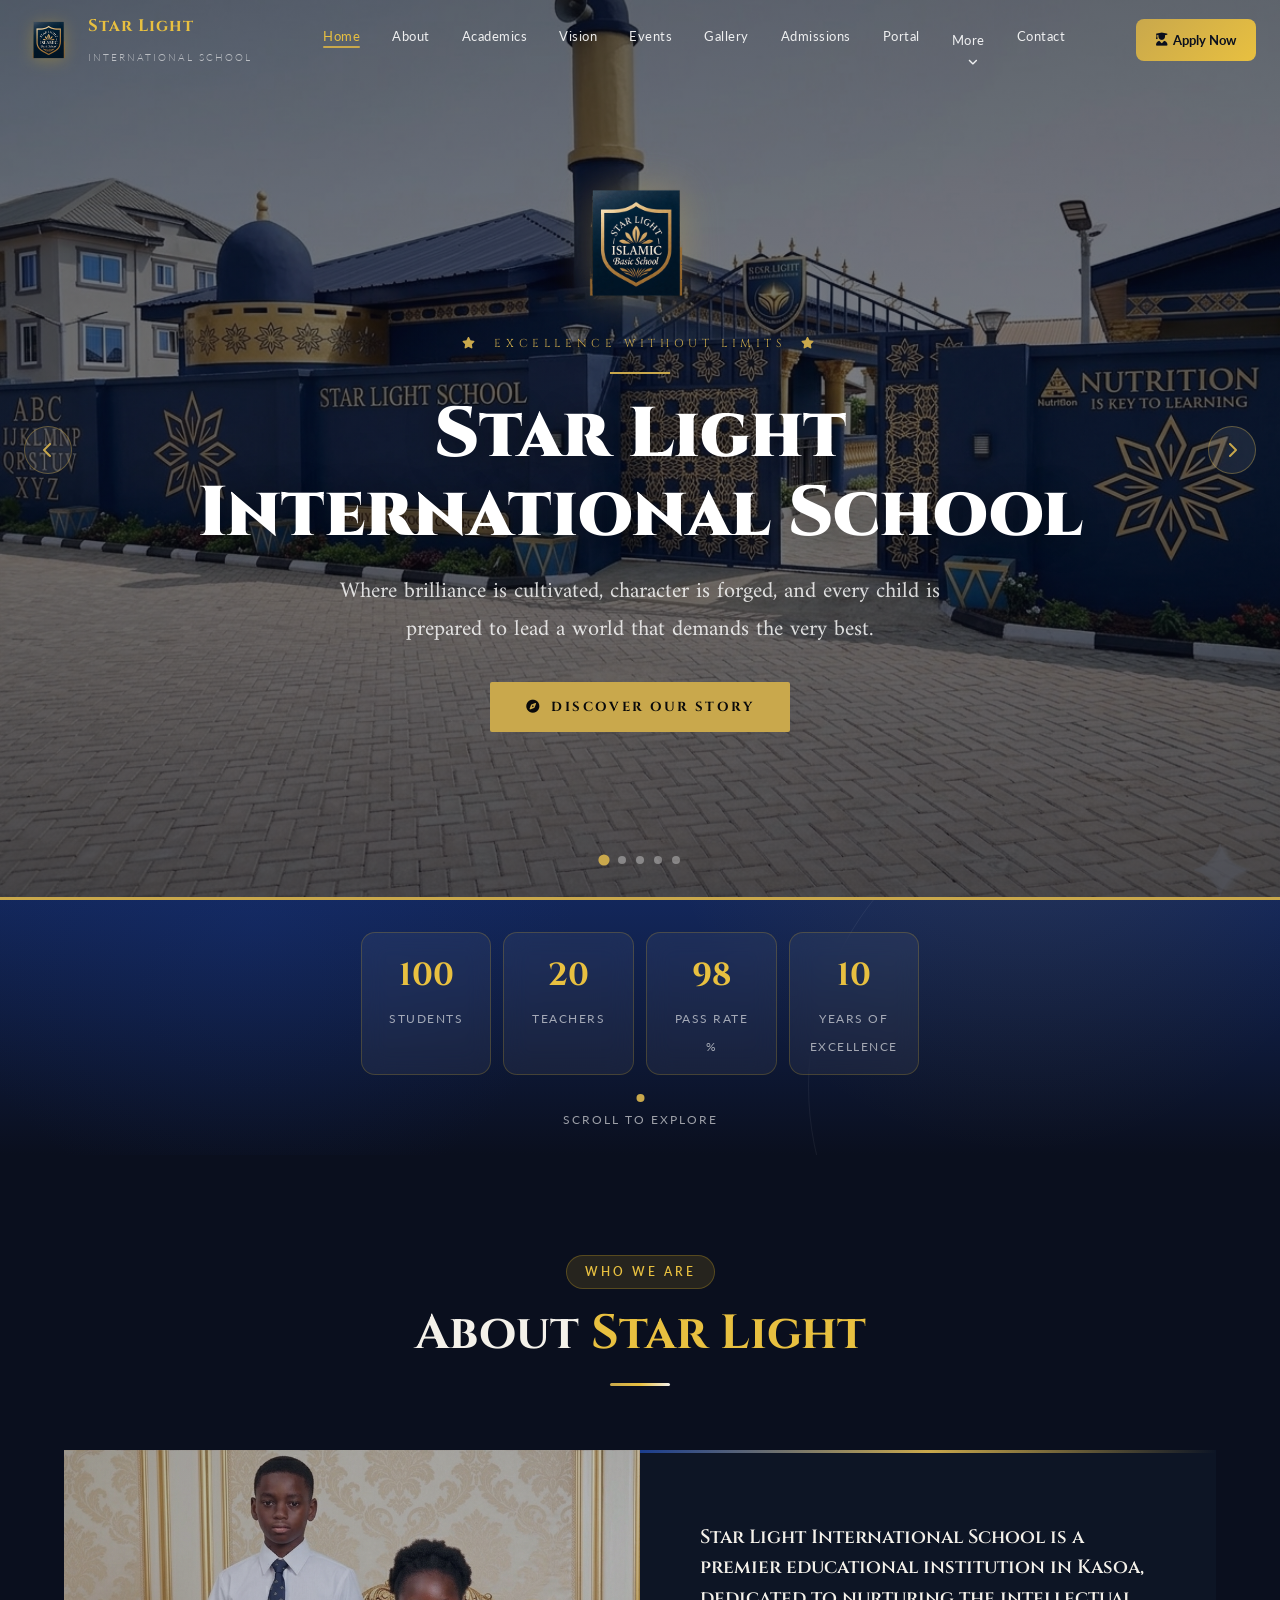
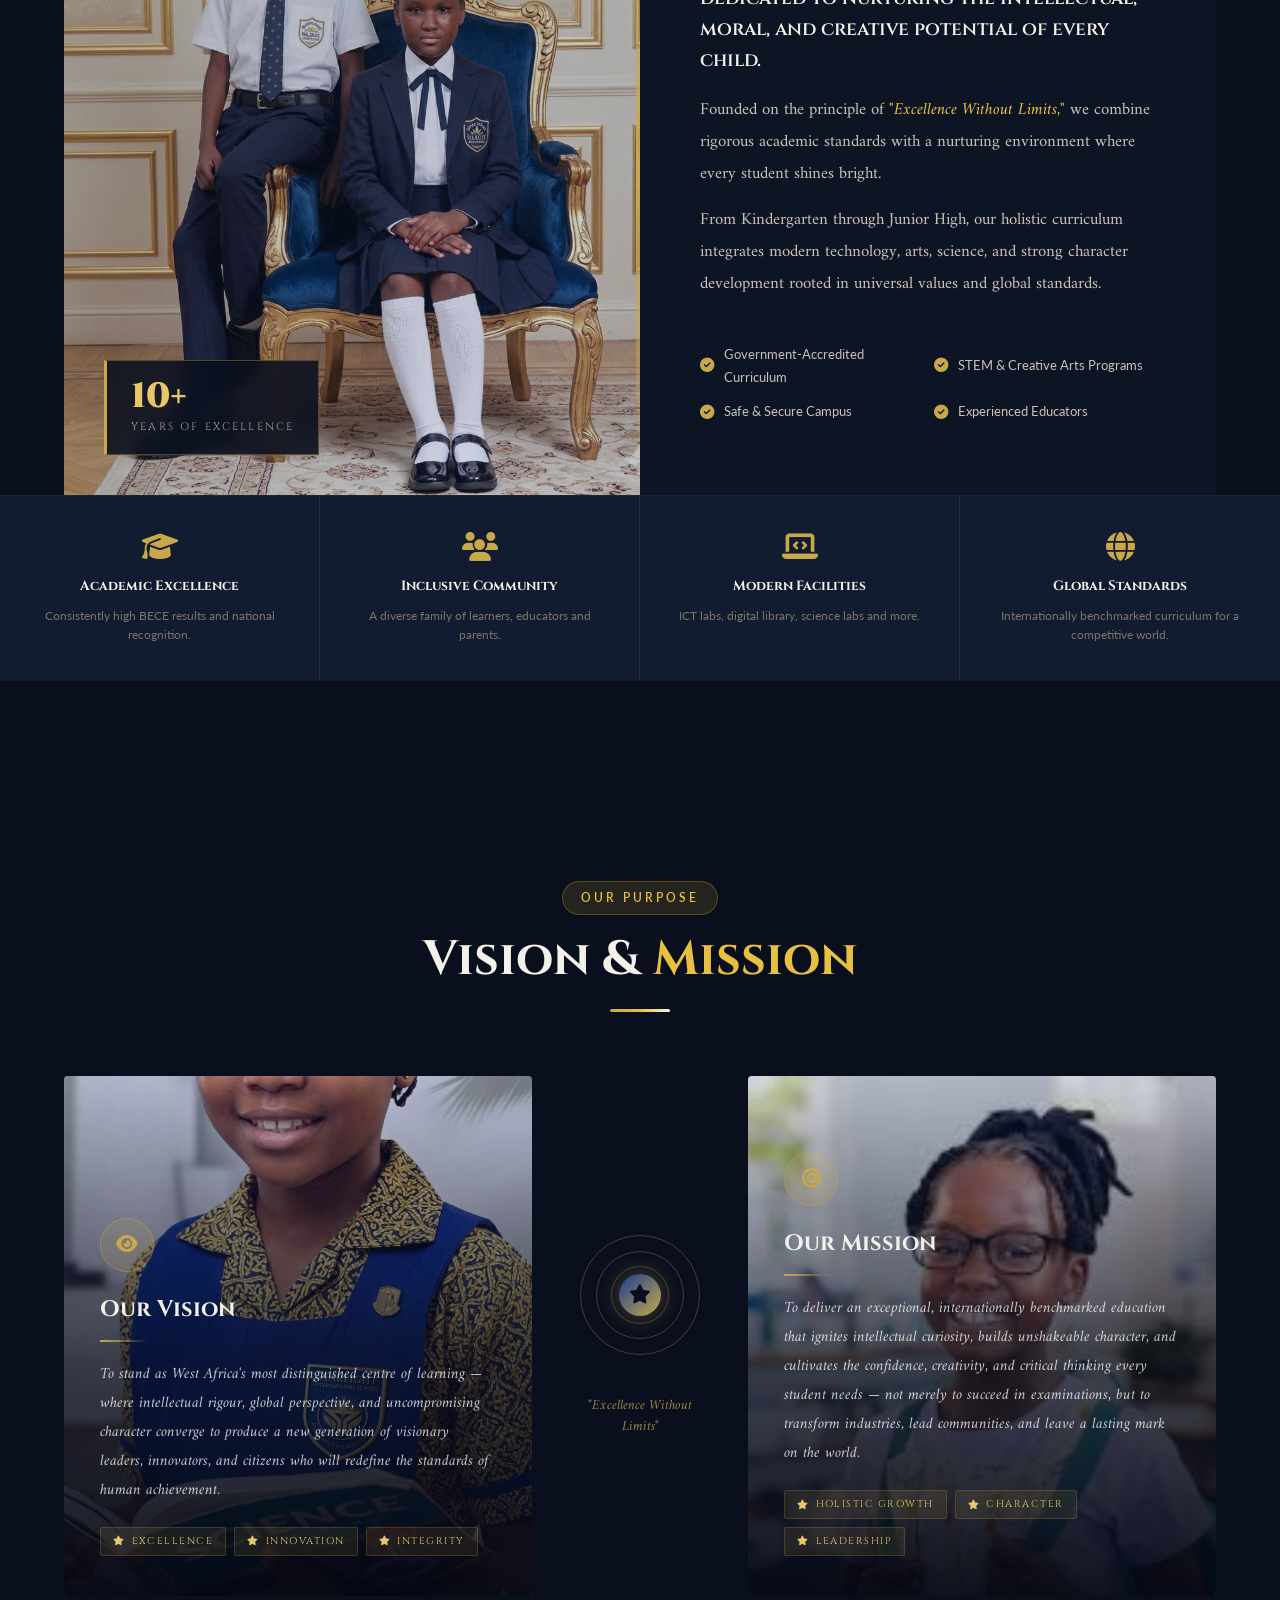
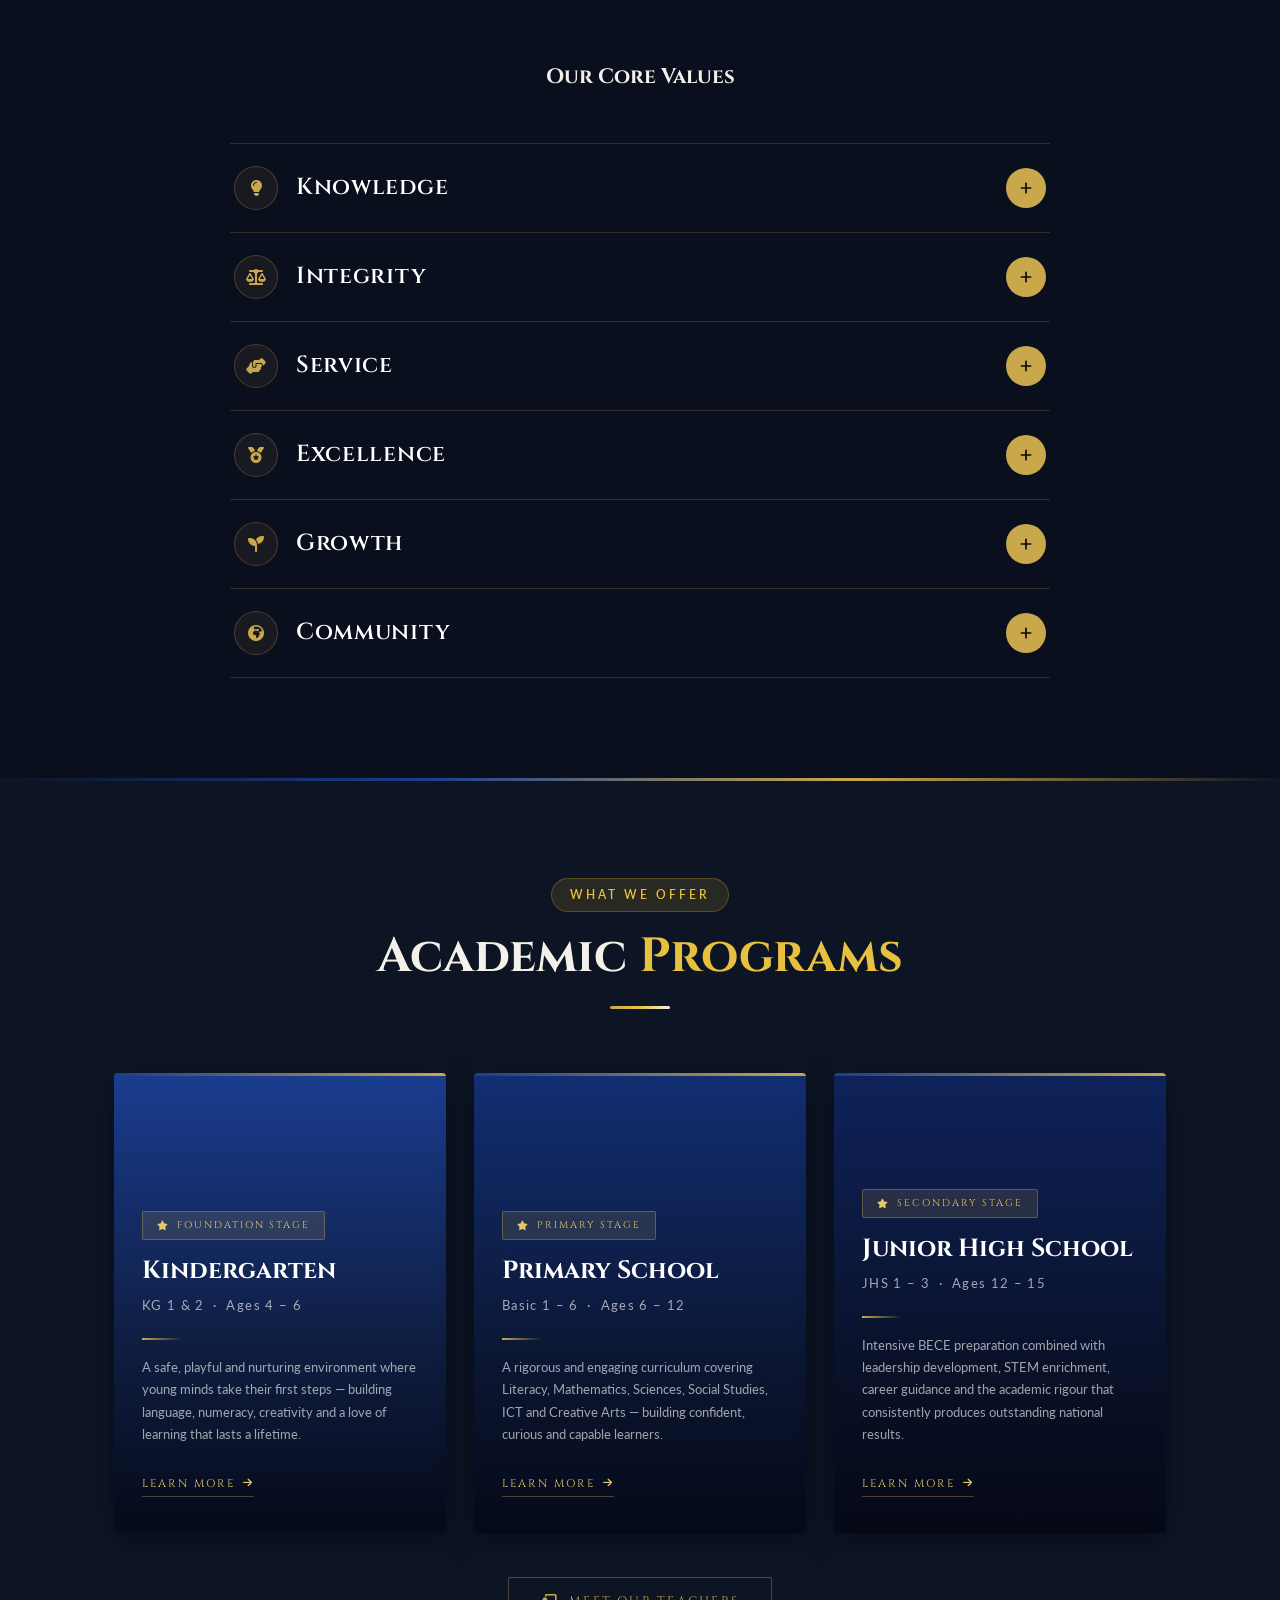
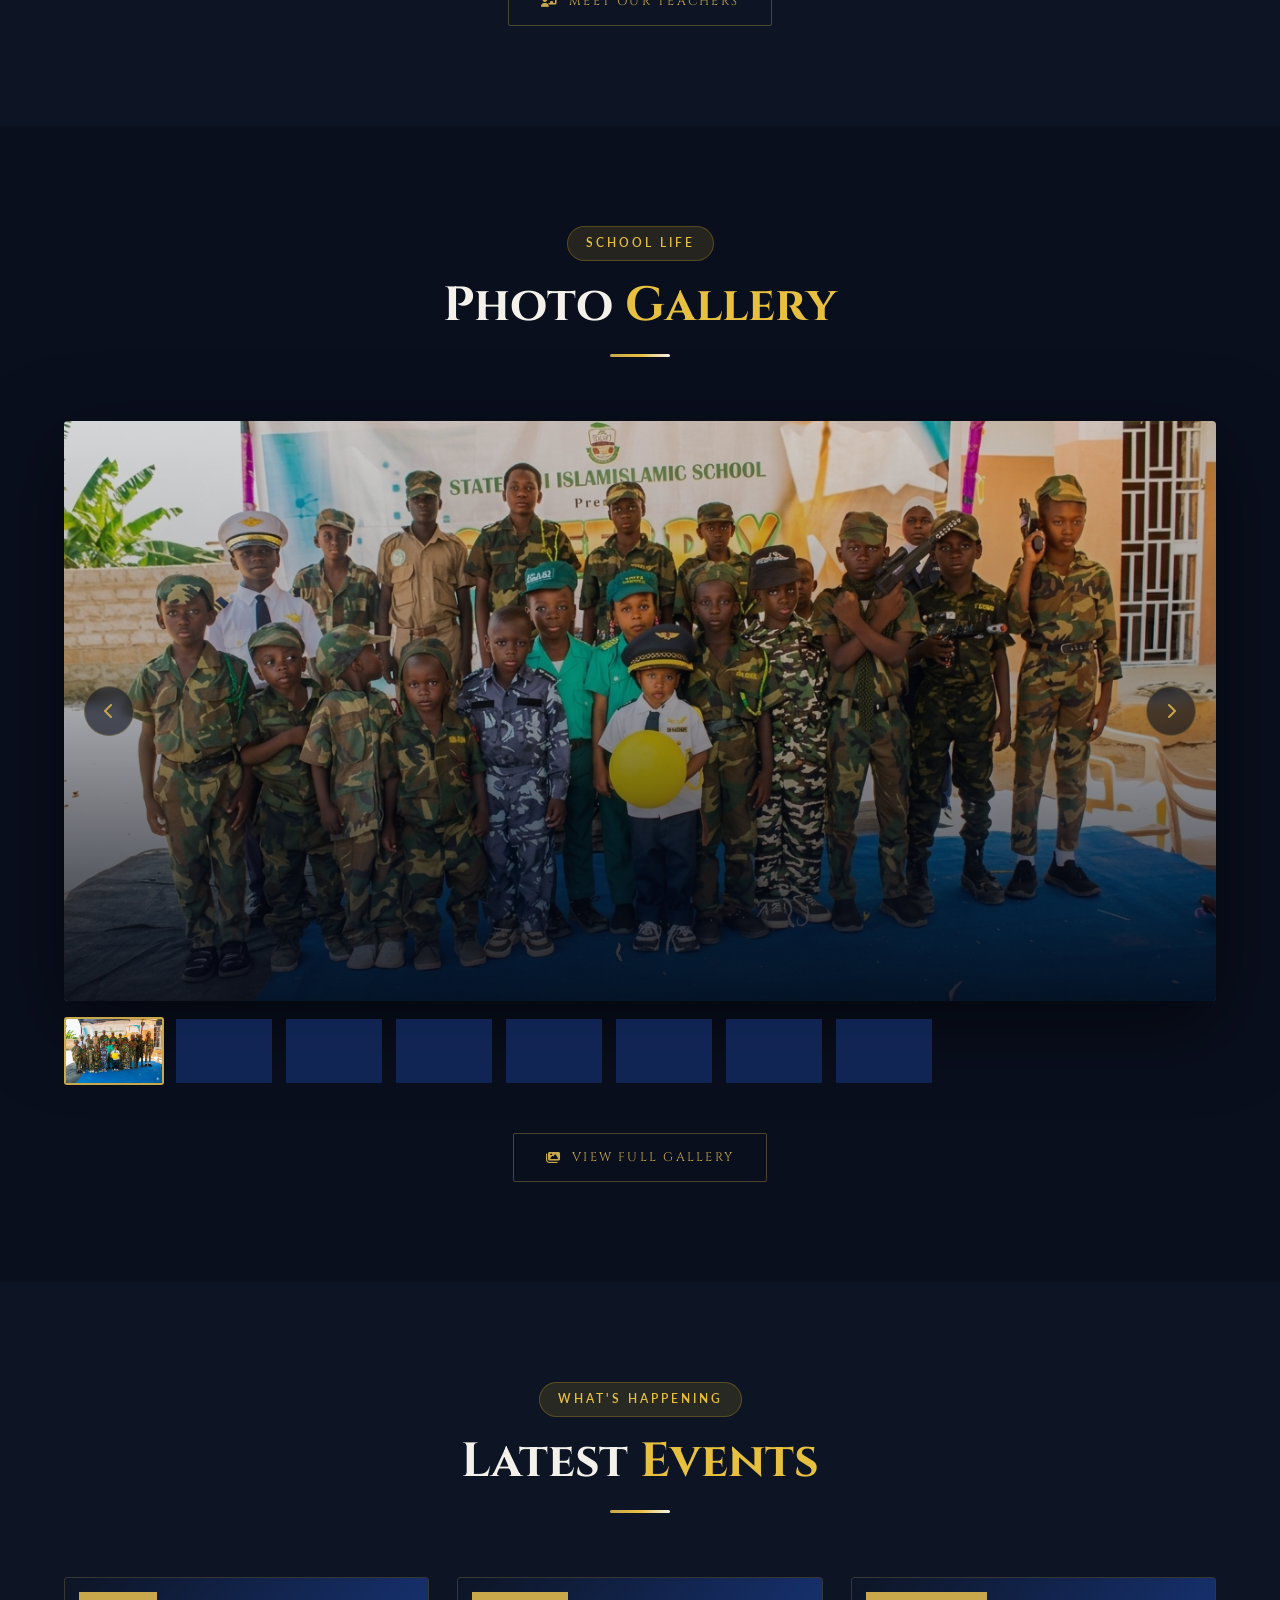
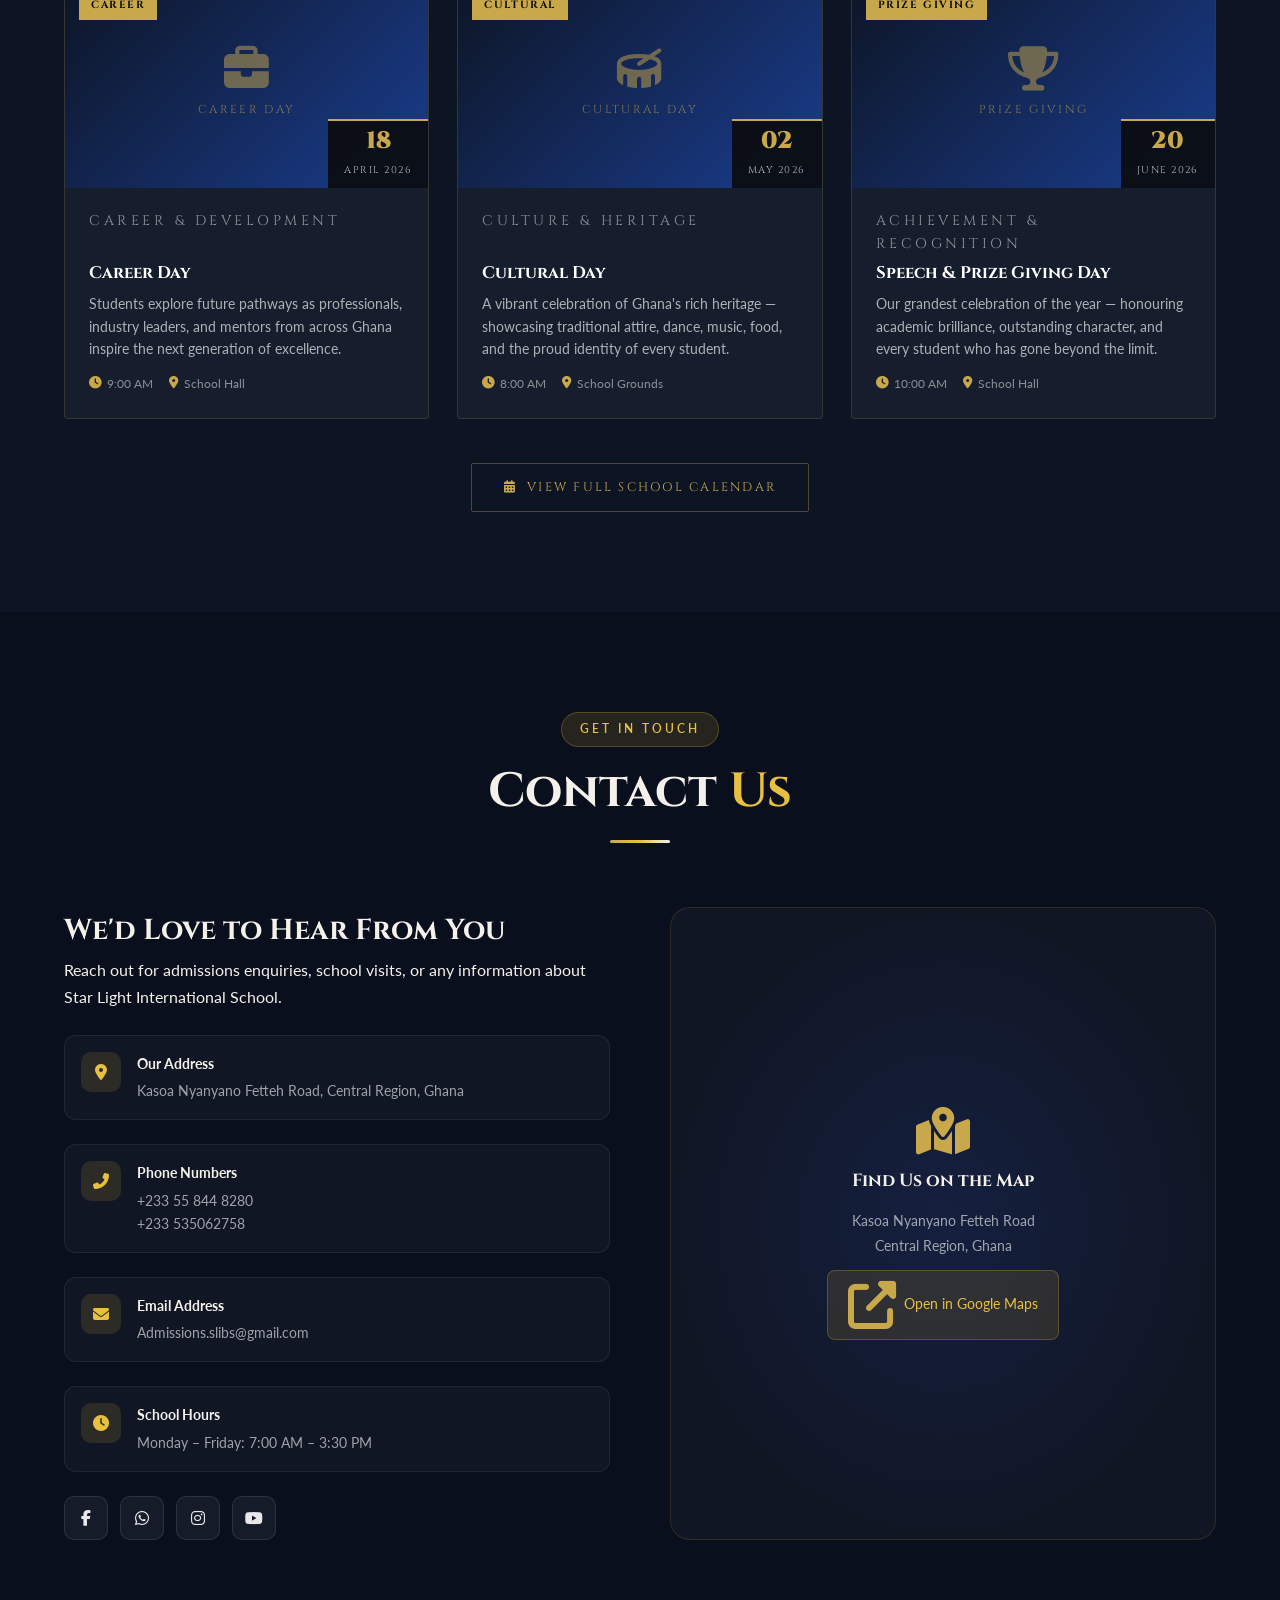
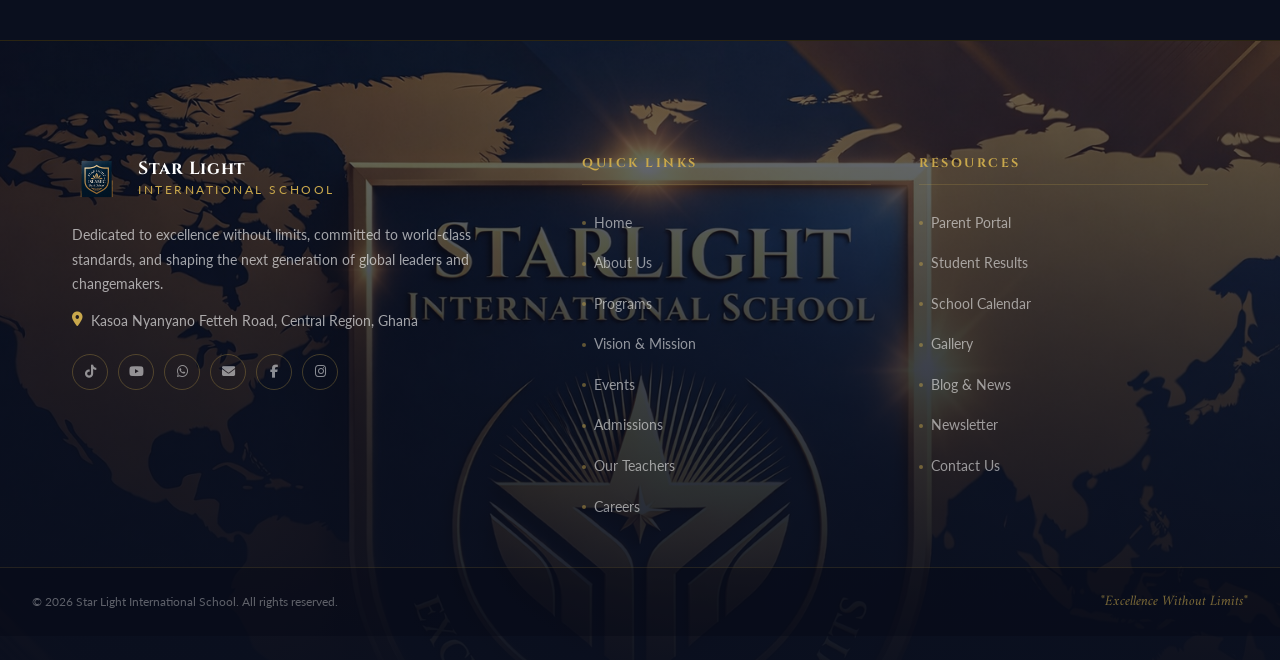
==== index.html @ f999babd "Initial upload - Starlight International School website" ====
<!DOCTYPE html>
<html lang="en">
<head>
  <meta charset="UTF-8" />
  <meta name="viewport" content="width=device-width, initial-scale=1.0" />
  <title>Star Light International School</title>
  <meta name="description" content="Star Light International School – Kasoa Nyanyano Fetteh Road. Excellence Without Limits." />
  <link rel="preconnect" href="https://fonts.googleapis.com" />
  <link href="https://fonts.googleapis.com/css2?family=Cinzel:wght@400;600;700;900&family=Lato:ital,wght@0,300;0,400;0,700;1,300&family=Amiri:ital,wght@0,400;0,700;1,400&display=swap" rel="stylesheet" />
  <link rel="stylesheet" href="https://cdnjs.cloudflare.com/ajax/libs/font-awesome/6.5.0/css/all.min.css" />
  <link rel="stylesheet" href="style.css" />
  <style>
    /* ══════════════════════════════════════
       COLOUR SYSTEM
    ══════════════════════════════════════ */
    :root {
      --navy:    #0a0f1e;
      --navy2:   #0d1525;
      --navy3:   #111c30;
      --royal:   #1a3d8f;
      --royal-l: #2251b8;
      --gold:    #c9a84c;
      --gold-l:  #e6c76a;
      --white:   #f4f1ea;
      --text:    #c8c2b4;
      --muted:   #7a7565;
      --dark:    #050810;
      --card-bg: rgba(255,255,255,0.04);
    }

    /* ── Logo Images ── */
    .nav-logo-img       { width:52px; height:52px; object-fit:contain; }
    .preloader-logo-img { width:120px; height:120px; object-fit:contain; }
    .hero-logo-img      { width:150px; height:150px; object-fit:contain;
                          filter:drop-shadow(0 0 20px rgba(201,168,76,0.4)); }

    /* ══════════════════════════════════════
       NAVBAR DROPDOWN
    ══════════════════════════════════════ */
    .nav-dropdown { position:relative; }
    .nav-dropdown > a { cursor:pointer; display:flex; align-items:center; gap:5px; }
    .nav-dropdown > a::after {
      content:'\f107'; font-family:'Font Awesome 6 Free';
      font-weight:900; font-size:0.7rem; transition:transform 0.3s;
    }
    .nav-dropdown:hover > a::after { transform:rotate(180deg); }
    .dropdown-menu {
      position:absolute; top:calc(100% + 12px); left:50%;
      transform:translateX(-50%) translateY(-8px);
      background:rgba(10,15,30,0.98);
      border:1px solid rgba(201,168,76,0.2);
      border-radius:6px; min-width:200px;
      padding:8px 0; z-index:999;
      opacity:0; pointer-events:none;
      transition:opacity 0.25s ease, transform 0.25s ease;
      box-shadow:0 16px 40px rgba(0,0,0,0.5);
    }
    .nav-dropdown:hover .dropdown-menu {
      opacity:1; pointer-events:auto;
      transform:translateX(-50%) translateY(0);
    }
    .dropdown-menu a {
      display:flex; align-items:center; gap:10px;
      padding:10px 18px; font-family:'Cinzel',serif;
      font-size:0.74rem; letter-spacing:0.05em;
      color:rgba(255,255,255,0.75); text-decoration:none;
      transition:color 0.2s, background 0.2s; white-space:nowrap;
    }
    .dropdown-menu a i { color:var(--gold); width:16px; font-size:0.8rem; }
    .dropdown-menu a:hover { color:var(--gold); background:rgba(201,168,76,0.06); }
    .dropdown-menu .drop-divider { height:1px; background:rgba(255,255,255,0.07); margin:6px 0; }

    /* ══════════════════════════════════════
       HERO SLIDER — UNCHANGED
    ══════════════════════════════════════ */
    .hero-slider { position:relative; width:100%; height:100vh; overflow:hidden; }
    .hero-slide {
      position:absolute; inset:0;
      display:flex; flex-direction:column;
      align-items:center; justify-content:center;
      opacity:0; transform:scale(1.04);
      transition:opacity 1s ease, transform 1.2s ease;
      pointer-events:none; z-index:1;
      text-align:center; padding:0 24px;
      background-size:cover; background-position:center; background-repeat:no-repeat;
    }
    .hero-slide.active { opacity:1; transform:scale(1); pointer-events:auto; z-index:2; }
    .hero-slide::before {
      content:''; position:absolute; inset:0;
      background:linear-gradient(to bottom,rgba(5,8,20,0.62) 0%,rgba(5,8,20,0.50) 50%,rgba(5,8,20,0.70) 100%);
      z-index:0;
    }
    .hero-slide > * { position:relative; z-index:1; }
    .hero-slide .slide-eyebrow {
      font-family:'Cinzel',serif; font-size:0.72rem;
      letter-spacing:0.4em; text-transform:uppercase;
      color:var(--gold); margin-bottom:18px;
      opacity:0; transform:translateY(20px);
      transition:opacity 0.7s ease 0.3s, transform 0.7s ease 0.3s;
    }
    .hero-slide.active .slide-eyebrow { opacity:1; transform:translateY(0); }
    .hero-slide .slide-headline {
      font-family:'Cinzel',serif;
      font-size:clamp(2.2rem,5.5vw,4.6rem);
      font-weight:900; line-height:1.12; color:#fff;
      margin:0 0 20px; opacity:0; transform:translateY(30px);
      transition:opacity 0.8s ease 0.5s, transform 0.8s ease 0.5s;
      text-shadow:0 4px 32px rgba(0,0,0,0.45);
    }
    .hero-slide.active .slide-headline { opacity:1; transform:translateY(0); }
    .hero-slide .slide-sub {
      font-family:'Amiri',serif;
      font-size:clamp(1rem,2vw,1.4rem);
      color:rgba(255,255,255,0.82);
      max-width:640px; line-height:1.7; margin:0 auto 32px;
      opacity:0; transform:translateY(20px);
      transition:opacity 0.8s ease 0.7s, transform 0.8s ease 0.7s;
    }
    .hero-slide.active .slide-sub { opacity:1; transform:translateY(0); }
    .hero-slide .slide-cta {
      display:inline-flex; align-items:center; gap:10px;
      background:var(--gold); color:#0a0a0a;
      font-family:'Cinzel',serif; font-size:0.82rem;
      letter-spacing:0.18em; text-transform:uppercase;
      padding:14px 36px; border-radius:2px;
      text-decoration:none; font-weight:700;
      opacity:0; transform:translateY(16px);
      transition:opacity 0.7s ease 0.9s, transform 0.7s ease 0.9s, background 0.3s;
    }
    .hero-slide.active .slide-cta { opacity:1; transform:translateY(0); }
    .hero-slide .slide-cta:hover { background:var(--gold-l); }
    .hero-slide .slide-rule {
      width:60px; height:2px; background:var(--gold);
      margin:0 auto 22px; opacity:0; transform:scaleX(0);
      transition:opacity 0.6s ease 0.4s, transform 0.6s ease 0.4s;
    }
    .hero-slide.active .slide-rule { opacity:1; transform:scaleX(1); }
    .slider-nav {
      position:absolute; bottom:36px; left:50%;
      transform:translateX(-50%);
      display:flex; gap:10px; z-index:10;
    }
    .slider-dot {
      width:8px; height:8px; border-radius:50%;
      background:rgba(255,255,255,0.35); cursor:pointer;
      transition:background 0.3s, transform 0.3s; border:none; padding:0;
    }
    .slider-dot.active { background:var(--gold); transform:scale(1.4); }
    .slider-arrow {
      position:absolute; top:50%; transform:translateY(-50%);
      background:rgba(255,255,255,0.08);
      border:1px solid rgba(201,168,76,0.4);
      color:var(--gold); width:48px; height:48px; border-radius:50%;
      display:flex; align-items:center; justify-content:center;
      cursor:pointer; z-index:10; transition:background 0.3s; font-size:1rem;
    }
    .slider-arrow:hover { background:rgba(201,168,76,0.2); }
    .slider-arrow.prev { left:24px; }
    .slider-arrow.next { right:24px; }
    .slider-progress {
      position:absolute; bottom:0; left:0;
      height:3px; background:var(--gold);
      width:0%; z-index:10; transition:width linear;
    }
    .hero-slide:nth-of-type(1) { background-image:url('images/slide1.jpg'); background-color:#050c1e; }
    .hero-slide:nth-of-type(2) { background-image:url('images/slide2.jpg'); background-color:#120a04; }
    .hero-slide:nth-of-type(3) { background-image:url('images/slide3.jpg'); background-color:#04100d; }
    .hero-slide:nth-of-type(4) { background-image:url('images/slide4.jpg'); background-color:#0d0518; }
    .hero-slide:nth-of-type(5) { background-image:url('images/slide5.jpg'); background-color:#0a0a0a; }
    @media(max-width:600px){ .slider-arrow { display:none; } }

    /* ══════════════════════════════════════
       SHARED SECTION STYLES
    ══════════════════════════════════════ */
    .section-cta-wrap { text-align:center; margin-top:44px; }
    .section-cta {
      display:inline-flex; align-items:center; gap:10px;
      font-family:'Cinzel',serif; font-size:0.78rem;
      letter-spacing:0.18em; text-transform:uppercase;
      color:var(--gold); text-decoration:none;
      border:1px solid rgba(201,168,76,0.35);
      padding:13px 32px; border-radius:2px;
      transition:background 0.3s, color 0.3s;
    }
    .section-cta:hover { background:var(--gold); color:#0a0a0a; }

    /* ══════════════════════════════════════
       ABOUT SECTION — PHOTO SPLIT LAYOUT
       ADD PHOTO: save as images/about.jpg
       (Recommended: 900×700px, school/classroom scene)
    ══════════════════════════════════════ */
    .about-section { background: var(--navy); }

    .about-photo-split {
      display: grid;
      grid-template-columns: 1fr 1fr;
      gap: 0;
      min-height: 600px;
    }

    /* Left — full-bleed photo panel */
    .about-photo-panel {
      position: relative;
      overflow: hidden;
      min-height: 560px;
      /* ADD PHOTO: images/about.jpg */
      background-image: url('images/about.jpg');
      background-size: cover;
      background-position: center;
      background-color: var(--royal); /* shows if photo missing */  
    }
    .about-photo-panel::after {
      content: '';
      position: absolute; inset: 0;
      background: linear-gradient(
        135deg,
        rgba(10,15,30,0.3) 0%,
        rgba(26,61,143,0.2) 100%
      );
    }
    /* Gold accent bar on right edge of photo */
    .about-photo-panel::before {
      content: '';
      position: absolute; top: 0; right: 0; bottom: 0;
      width: 4px;
      background: linear-gradient(180deg, transparent, var(--gold), transparent);
      z-index: 2;
    }
    /* Floating "Founded" badge on photo */
    .about-photo-badge {
      position: absolute; bottom: 40px; left: 40px;
      z-index: 3;
      background: rgba(10,15,30,0.88);
      border: 1px solid rgba(201,168,76,0.35);
      border-left: 3px solid var(--gold);
      padding: 18px 24px;
      backdrop-filter: blur(8px);
    }
    .about-photo-badge .badge-num {
      font-family: 'Cinzel', serif;
      font-size: 2.2rem; font-weight: 900;
      color: var(--gold-l); line-height: 1; display: block;
    }
    .about-photo-badge .badge-label {
      font-family: 'Cinzel', serif;
      font-size: 0.68rem; letter-spacing: 0.2em;
      text-transform: uppercase; color: rgba(255,255,255,0.6);
      display: block; margin-top: 4px;
    }

    /* Right — text content */
    .about-text-panel {
      background: var(--navy2);
      padding: 72px 60px;
      display: flex; flex-direction: column; justify-content: center;
      position: relative;
    }
    .about-text-panel::before {
      content: '';
      position: absolute; top: 0; left: 0; right: 0;
      height: 3px;
      background: linear-gradient(90deg, var(--royal), var(--gold), transparent);
    }
    .about-lead {
      font-family: 'Cinzel', serif;
      font-size: clamp(1rem, 2vw, 1.2rem);
      color: var(--white); line-height: 1.6;
      margin-bottom: 20px; font-weight: 600;
    }
    .about-body {
      font-family: 'Amiri', serif;
      font-size: 1.05rem; color: var(--text);
      line-height: 1.9; margin-bottom: 14px;
    }
    .about-highlights {
      display: grid; grid-template-columns: 1fr 1fr;
      gap: 12px; margin-top: 28px;
    }
    .highlight-item {
      display: flex; align-items: center; gap: 10px;
      font-size: 0.84rem; color: var(--text);
    }
    .highlight-item i { color: var(--gold); font-size: 0.9rem; flex-shrink: 0; }

    /* Mini feature cards below the split */
    .about-feature-row {
      display: grid;
      grid-template-columns: repeat(4, 1fr);
      gap: 0;
      border-top: 1px solid rgba(201,168,76,0.12);
    }
    .about-feature-card {
      padding: 36px 28px;
      border-right: 1px solid rgba(201,168,76,0.1);
      background: var(--navy3);
      text-align: center;
      transition: background 0.3s;
    }
    .about-feature-card:last-child { border-right: none; }
    .about-feature-card:hover { background: rgba(26,61,143,0.15); }
    .about-feature-card i {
      font-size: 1.8rem; color: var(--gold);
      margin-bottom: 14px; display: block;
    }
    .about-feature-card h4 {
      font-family: 'Cinzel', serif; font-size: 0.84rem;
      color: var(--white); margin-bottom: 8px; font-weight: 700;
    }
    .about-feature-card p {
      font-size: 0.78rem; color: var(--muted); line-height: 1.55; margin: 0;
    }

    @media(max-width:900px) {
      .about-photo-split { grid-template-columns: 1fr; }
      .about-photo-panel { min-height: 340px; }
      .about-text-panel { padding: 48px 32px; }
      .about-feature-row { grid-template-columns: repeat(2,1fr); }
    }
    @media(max-width:540px) {
      .about-feature-row { grid-template-columns: 1fr; }
      .about-highlights { grid-template-columns: 1fr; }
    }

    /* ══════════════════════════════════════
       VISION & MISSION — PHOTO BACKGROUND
       ADD PHOTOS:
         images/vision.jpg   (aspirational / sky / light)
         images/mission.jpg  (students / classroom / action)
       Recommended: 700×600px each
    ══════════════════════════════════════ */
    .vision-section { background: var(--navy); }

    .vm-photo-grid {
      display: grid;
      grid-template-columns: 1fr auto 1fr;
      gap: 28px;
      align-items: center;
      margin-bottom: 64px;
    }

    /* Photo card — Vision or Mission */
    .vm-photo-card {
      position: relative;
      min-height: 520px;
      border-radius: 4px;
      overflow: hidden;
      display: flex; flex-direction: column; justify-content: flex-end;
    }
    /* Background photo */
    .vm-photo-card .vm-bg {
      position: absolute; inset: 0;
      background-size: cover; background-position: center;
      transition: transform 0.6s ease;
    }
    .vm-photo-card:hover .vm-bg { transform: scale(1.04); }

    /* Vision photo */
    .vm-photo-card.vision-card .vm-bg {
      /* ADD PHOTO: images/vision.jpg */
      background-image: url('images/vision.jpg');
      background-color: var(--royal);
    }
    /* Mission photo */
    .vm-photo-card.mission-card .vm-bg {
      /* ADD PHOTO: images/mission.jpg */
      background-image: url('images/mission.jpg');
      background-color: #1a2a5a;
    }

    /* Dark gradient overlay from bottom */
    .vm-photo-card::after {
      content: '';
      position: absolute; inset: 0;
      background: linear-gradient(
        0deg,
        rgba(5,8,20,0.95) 0%,
        rgba(10,15,30,0.75) 45%,
        rgba(26,61,143,0.2) 100%
      );
      z-index: 1;
    }

    /* Content sits above overlay */
    .vm-photo-content {
      position: relative; z-index: 2;
      padding: 36px 36px 40px;
    }

    .vm-photo-icon {
      width: 54px; height: 54px; border-radius: 50%;
      background: rgba(201,168,76,0.15);
      border: 1px solid rgba(201,168,76,0.4);
      display: flex; align-items: center; justify-content: center;
      color: var(--gold); font-size: 1.2rem;
      margin-bottom: 18px;
    }
    .vm-photo-content h3 {
      font-family: 'Cinzel', serif;
      font-size: 1.4rem; font-weight: 700;
      color: var(--white); margin-bottom: 6px;
    }
    .vm-photo-divider {
      width: 48px; height: 2px;
      background: linear-gradient(90deg, var(--gold), transparent);
      margin: 12px 0 18px;
    }
    .vm-photo-content p {
      font-family: 'Amiri', serif; font-style: italic;
      font-size: 0.98rem; color: rgba(255,255,255,0.75);
      line-height: 1.85; margin-bottom: 22px;
    }
    .vm-photo-tags {
      display: flex; gap: 8px; flex-wrap: wrap;
    }
    .vm-photo-tag {
      display: flex; align-items: center; gap: 6px;
      font-family: 'Cinzel', serif; font-size: 0.62rem;
      letter-spacing: 0.15em; text-transform: uppercase;
      color: var(--gold-l);
      background: rgba(201,168,76,0.1);
      border: 1px solid rgba(201,168,76,0.2);
      padding: 5px 12px; border-radius: 2px;
    }
    .vm-photo-tag i { font-size: 0.6rem; }

    /* Centre column — motto globe */
    .vm-center {
      display: flex; flex-direction: column;
      align-items: center; gap: 20px;
      min-width: 160px;
    }
    .motto-globe { position: relative; width: 120px; height: 120px; }
    .globe-ring {
      position: absolute; border-radius: 50%;
      border: 1px solid rgba(201,168,76,0.3);
      top: 50%; left: 50%; transform: translate(-50%,-50%);
    }
    .globe-ring.r1 { width: 120px; height: 120px; animation: spin 18s linear infinite; }
    .globe-ring.r2 { width: 88px;  height: 88px;  animation: spin 12s linear infinite reverse; }
    .globe-ring.r3 { width: 58px;  height: 58px;  animation: spin 8s linear infinite; }
    .globe-core {
      position: absolute; top: 50%; left: 50%;
      transform: translate(-50%,-50%);
      width: 42px; height: 42px; border-radius: 50%;
      background: linear-gradient(135deg, var(--royal), var(--gold));
      display: flex; align-items: center; justify-content: center;
      font-size: 1rem; color: #fff;
      box-shadow: 0 0 24px rgba(201,168,76,0.35);
    }
    @keyframes spin { from { transform: translate(-50%,-50%) rotate(0deg); } to { transform: translate(-50%,-50%) rotate(360deg); } }
    .center-motto {
      font-family: 'Amiri', serif; font-style: italic;
      font-size: 0.88rem; color: rgba(201,168,76,0.75);
      text-align: center; max-width: 140px; line-height: 1.5;
    }

    @media(max-width:900px) {
      .vm-photo-grid { grid-template-columns: 1fr; gap: 32px; }
      .vm-center { flex-direction: row; min-width: unset; }
      .center-motto { max-width: none; }
      .vm-photo-card { min-height: 420px; }
    }

    /* ══════════════════════════════════════
       CORE VALUES ACCORDION — UNCHANGED
    ══════════════════════════════════════ */
    .cv-accordion { max-width: 820px; margin: 48px auto 0; }
    .cv-accordion-item { border-bottom: 1px solid rgba(201,168,76,0.2); overflow: hidden; }
    .cv-accordion-item:first-child { border-top: 1px solid rgba(201,168,76,0.2); }
    .cv-accordion-header {
      display: flex; align-items: center; justify-content: space-between;
      padding: 22px 4px; cursor: pointer; user-select: none; transition: padding 0.3s;
    }
    .cv-accordion-header:hover .cv-acc-title { color: var(--gold); }
    .cv-acc-left { display: flex; align-items: center; gap: 18px; }
    .cv-acc-icon {
      width: 44px; height: 44px; border-radius: 50%;
      background: rgba(201,168,76,0.08); border: 1px solid rgba(201,168,76,0.25);
      display: flex; align-items: center; justify-content: center;
      color: var(--gold); font-size: 1rem;
      transition: background 0.3s, border-color 0.3s; flex-shrink: 0;
    }
    .cv-accordion-item.open .cv-acc-icon { background: rgba(201,168,76,0.18); border-color: var(--gold); }
    .cv-acc-title {
      font-family: 'Cinzel', serif; font-size: clamp(1.1rem,2.5vw,1.45rem);
      font-weight: 600; color: #fff; letter-spacing: 0.03em; transition: color 0.25s; margin: 0;
    }
    .cv-acc-toggle {
      width: 40px; height: 40px; border-radius: 50%; background: var(--gold);
      border: none; cursor: pointer; display: flex; align-items: center; justify-content: center;
      flex-shrink: 0; transition: background 0.3s, transform 0.4s;
    }
    .cv-acc-toggle svg { width: 16px; height: 16px; stroke: #0a0a0a; stroke-width: 2.5; transition: transform 0.4s ease; }
    .cv-accordion-item.open .cv-acc-toggle svg { transform: rotate(45deg); }
    .cv-accordion-item.open .cv-acc-toggle { background: #fff; }
    .cv-accordion-body { display: grid; grid-template-rows: 0fr; transition: grid-template-rows 0.4s ease; }
    .cv-accordion-item.open .cv-accordion-body { grid-template-rows: 1fr; }
    .cv-accordion-inner { overflow: hidden; }
    .cv-accordion-content { padding: 0 4px 28px 62px; }
    .cv-accordion-content p {
      font-family: 'Amiri', serif; font-size: 1.05rem;
      color: rgba(255,255,255,0.72); line-height: 1.85; margin: 0;
    }
    @media(max-width:600px) {
      .cv-accordion-content { padding-left: 4px; }
      .cv-acc-title { font-size: 1rem; }
    }

  </style>

</head>
<body>

  <canvas id="starsCanvas"></canvas>

  <!-- PRELOADER -->
  <div id="preloader">
    <div class="preloader-inner">
      <img src="logo.png" alt="Star Light Logo" class="preloader-logo-img" />
      <div class="preloader-bar"><div class="preloader-fill"></div></div>
      <p class="preloader-text">Loading Star Light...</p>
    </div>
  </div>

  <!-- ═══ NAVBAR — UNCHANGED ═══ -->
  <nav id="navbar">
    <div class="nav-container">
      <a href="index.html" class="nav-logo">
        <img src="logo.png" alt="Star Light International School" class="nav-logo-img" />
        <div>
          <span class="nav-logo-name">Star Light</span>
          <span class="nav-logo-sub">International School</span>
        </div>
      </a>
      <ul class="nav-links">
        <li><a href="#home">Home</a></li>
        <li><a href="#about">About</a></li>
        <li><a href="#academics">Academics</a></li>
        <li><a href="#vision-mission">Vision</a></li>
        <li><a href="#events">Events</a></li>
        <li><a href="gallery.html">Gallery</a></li>
        <li><a href="admissions.html">Admissions</a></li>
        <li><a href="portal.html">Portal</a></li>
        <li class="nav-dropdown">
          <a>More</a>
          <div class="dropdown-menu">
            <a href="results.html"><i class="fas fa-chart-bar"></i> Student Results</a>
            <a href="teachers.html"><i class="fas fa-chalkboard-teacher"></i> Our Teachers</a>
            <a href="career.html"><i class="fas fa-briefcase"></i> Careers</a>
            <div class="drop-divider"></div>
            <a href="blog.html"><i class="fas fa-newspaper"></i> Blog &amp; News</a>
            <a href="newsletter.html"><i class="fas fa-envelope-open-text"></i> Newsletter</a>
            <a href="calendar.html"><i class="fas fa-calendar-alt"></i> School Calendar</a>
          </div>
        </li>
        <li><a href="#contact">Contact</a></li>
      </ul>
      <div style="display:flex;align-items:center;gap:12px;">
        <a href="admissions.html" class="btn-portal"><i class="fas fa-user-graduate"></i> Apply Now</a>
        <button class="hamburger" id="hamburger" aria-label="Open Menu"><span></span><span></span><span></span></button>
      </div>
    </div>
    <div class="mobile-menu" id="mobileMenu">
      <ul>
        <li><a href="#home">Home</a></li>
        <li><a href="#about">About</a></li>
        <li><a href="#academics">Academics</a></li>
        <li><a href="#vision-mission">Vision &amp; Mission</a></li>
        <li><a href="#events">Events</a></li>
        <li><a href="gallery.html">Gallery</a></li>
        <li><a href="admissions.html">Admissions</a></li>
        <li><a href="portal.html">Parent Portal</a></li>
        <li><a href="results.html">Student Results</a></li>
        <li><a href="teachers.html">Our Teachers</a></li>
        <li><a href="career.html">Careers</a></li>
        <li><a href="blog.html">Blog &amp; News</a></li>
        <li><a href="newsletter.html">Newsletter</a></li>
        <li><a href="calendar.html">School Calendar</a></li>
        <li><a href="#contact">Contact</a></li>
      </ul>
    </div>
  </nav>

  <!-- ═══ HERO — UNCHANGED ═══ -->
  <section id="home" class="hero-section" style="padding:0;position:relative;"> 
    <div class="hero-bg"></div>
    <div class="hero-geometric"></div>
    <div class="hero-slider" id="heroSlider">

      <div class="hero-slide active">
        <img src="logo.png" alt="Star Light International School" class="hero-logo-img" style="margin-bottom:16px;" />
        <p class="slide-eyebrow"><i class="fas fa-star"></i> &nbsp;Excellence Without Limits&nbsp; <i class="fas fa-star"></i></p>
        <div class="slide-rule"></div>
        <h1 class="slide-headline">Star Light<br>International School</h1>
        <p class="slide-sub">Where brilliance is cultivated, character is forged, and every child is prepared to lead a world that demands the very best.</p>
        <a href="#about" class="slide-cta"><i class="fas fa-compass"></i> Discover Our Story</a>
      </div>

      <div class="hero-slide">
        <p class="slide-eyebrow"><i class="fas fa-graduation-cap"></i> &nbsp;Academic Excellence&nbsp;</p>
        <div class="slide-rule"></div>
        <h2 class="slide-headline">We Don't Chase<br>Standards — We Set Them.</h2> 
        <p class="slide-sub">From Kindergarten to Junior High, our world-class curriculum, master educators, and relentless pursuit of greatness deliver results that speak for themselves.</p>
        <a href="#academics" class="slide-cta"><i class="fas fa-book-open"></i> Explore Our Programs</a>
      </div>

      <div class="hero-slide">
        <p class="slide-eyebrow"><i class="fas fa-balance-scale"></i> &nbsp;Character &amp; Integrity&nbsp;</p>
        <div class="slide-rule"></div>
        <h2 class="slide-headline">Knowledge Builds Minds.<br>Values Build Nations.</h2>
        <p class="slide-sub">At Star Light International School, moral excellence is not an afterthought — it is the very foundation upon which every great achievement is built.</p>
        <a href="#vision-mission" class="slide-cta"><i class="fas fa-eye"></i> Our Vision &amp; Mission</a>
      </div>

      <div class="hero-slide">
        <p class="slide-eyebrow"><i class="fas fa-globe-africa"></i> &nbsp;World-Class Education&nbsp;</p>
        <div class="slide-rule"></div>
        <h2 class="slide-headline">Rooted in Ghana.<br>Ready for the World.</h2>
        <p class="slide-sub">We nurture globally competitive minds with STEM, ICT, sciences, and creative arts — equipping students to excel on any stage the world offers.</p>
        <a href="#academics" class="slide-cta"><i class="fas fa-rocket"></i> See What We Offer</a>
      </div>

      <div class="hero-slide">
        <p class="slide-eyebrow"><i class="fas fa-users"></i> &nbsp;Join Our Legacy&nbsp;</p>
        <div class="slide-rule"></div>
        <h2 class="slide-headline">A Legacy of Light.<br>A Future Without Limits.</h2>
        <p class="slide-sub">For over two decades, Star Light families have trusted us with what matters most. Join a community of visionaries, scholars, and changemakers shaping tomorrow.</p>
        <a href="admissions.html" class="slide-cta"><i class="fas fa-paper-plane"></i> Begin Your Journey</a>
      </div>

      <button class="slider-arrow prev" id="sliderPrev" aria-label="Previous slide"><i class="fas fa-chevron-left"></i></button>
      <button class="slider-arrow next" id="sliderNext" aria-label="Next slide"><i class="fas fa-chevron-right"></i></button>
      <div class="slider-nav" id="sliderNav">
        <button class="slider-dot active" data-index="0"></button>
        <button class="slider-dot" data-index="1"></button>
        <button class="slider-dot" data-index="2"></button>
        <button class="slider-dot" data-index="3"></button>
        <button class="slider-dot" data-index="4"></button>
      </div>
      <div class="slider-progress" id="sliderProgress"></div>
    </div>

    <div class="hero-stats">
      <div class="stat-card"><span class="stat-number" data-count="100">0</span><span class="stat-label">Students</span></div>
      <div class="stat-card"><span class="stat-number" data-count="20">0</span><span class="stat-label">Teachers</span></div>
      <div class="stat-card"><span class="stat-number" data-count="98">0</span><span class="stat-label">Pass Rate %</span></div>
      <div class="stat-card"><span class="stat-number" data-count="10">0</span><span class="stat-label">Years of Excellence</span></div>
    </div>
    <div class="scroll-indicator"><div class="scroll-dot"></div><span>Scroll to Explore</span></div>
  </section>
  <section id="about" class="about-section section-padding">
    <div class="section-header">
      <span class="section-tag">Who We Are</span>
      <h2 class="section-title">About <span class="accent">Star Light</span></h2>
      <div class="section-line"></div>
    </div>

    <!-- Photo + Text split -->
    <div class="about-photo-split container reveal">

      <!-- LEFT: Photo panel -->
      <div class="about-photo-panel">
        <div class="about-photo-badge">
          <span class="badge-num">10+</span>
          <span class="badge-label">Years of Excellence</span>
        </div>
      </div>

      <!-- RIGHT: Text panel -->
      <div class="about-text-panel">
        <p class="about-lead">Star Light International School is a premier educational institution in Kasoa, dedicated to nurturing the intellectual, moral, and creative potential of every child.</p>
        <p class="about-body">Founded on the principle of <em>"Excellence Without Limits,"</em> we combine rigorous academic standards with a nurturing environment where every student shines bright.</p>
        <p class="about-body">From Kindergarten through Junior High, our holistic curriculum integrates modern technology, arts, science, and strong character development rooted in universal values and global standards.</p>
        <div class="about-highlights">
          <div class="highlight-item"><i class="fas fa-check-circle"></i><span>Government-Accredited Curriculum</span></div>
          <div class="highlight-item"><i class="fas fa-check-circle"></i><span>STEM &amp; Creative Arts Programs</span></div>
          <div class="highlight-item"><i class="fas fa-check-circle"></i><span>Safe &amp; Secure Campus</span></div>
          <div class="highlight-item"><i class="fas fa-check-circle"></i><span>Experienced Educators</span></div>
        </div>
      </div>
    </div>

    <!-- Feature cards row -->
    <div class="about-feature-row reveal">
      <div class="about-feature-card">
        <i class="fas fa-graduation-cap"></i>
        <h4>Academic Excellence</h4>
        <p>Consistently high BECE results and national recognition.</p>
      </div>
      <div class="about-feature-card">
        <i class="fas fa-users"></i>
        <h4>Inclusive Community</h4>
        <p>A diverse family of learners, educators and parents.</p>
      </div>
      <div class="about-feature-card">
        <i class="fas fa-laptop-code"></i>
        <h4>Modern Facilities</h4>
        <p>ICT labs, digital library, science labs and more.</p>
      </div>
      <div class="about-feature-card">
        <i class="fas fa-globe"></i>
        <h4>Global Standards</h4>
        <p>Internationally benchmarked curriculum for a competitive world.</p>
      </div>
    </div>
  </section>
  <section id="vision-mission" class="vision-section section-padding">
    <div class="section-header">
      <span class="section-tag">Our Purpose</span>
      <h2 class="section-title">Vision &amp; <span class="accent">Mission</span></h2>
      <div class="section-line"></div>
    </div>

    <div class="vm-photo-grid container">

      <!-- VISION CARD -->
      <div class="vm-photo-card vision-card reveal">
        <div class="vm-bg"></div>
        <div class="vm-photo-content">
          <div class="vm-photo-icon"><i class="fas fa-eye"></i></div>
          <h3>Our Vision</h3>
          <div class="vm-photo-divider"></div>
          <p>To stand as West Africa's most distinguished centre of learning — where intellectual rigour, global perspective, and uncompromising character converge to produce a new generation of visionary leaders, innovators, and citizens who will redefine the standards of human achievement.</p>
          <div class="vm-photo-tags">
            <span class="vm-photo-tag"><i class="fas fa-star"></i> Excellence</span>
            <span class="vm-photo-tag"><i class="fas fa-star"></i> Innovation</span>
            <span class="vm-photo-tag"><i class="fas fa-star"></i> Integrity</span>
          </div>
        </div>
      </div>

      <!-- CENTRE GLOBE -->
      <div class="vm-center reveal">
        <div class="motto-globe">
          <div class="globe-ring r1"></div>
          <div class="globe-ring r2"></div>
          <div class="globe-ring r3"></div>
          <div class="globe-core"><i class="fas fa-star"></i></div>
        </div>
        <p class="center-motto">"Excellence Without Limits"</p>
      </div>

      <!-- MISSION CARD -->
      <div class="vm-photo-card mission-card reveal">
        <div class="vm-bg"></div>
        <div class="vm-photo-content">
          <div class="vm-photo-icon"><i class="fas fa-bullseye"></i></div>
          <h3>Our Mission</h3>
          <div class="vm-photo-divider"></div>
          <p>To deliver an exceptional, internationally benchmarked education that ignites intellectual curiosity, builds unshakeable character, and cultivates the confidence, creativity, and critical thinking every student needs — not merely to succeed in examinations, but to transform industries, lead communities, and leave a lasting mark on the world.</p>
          <div class="vm-photo-tags">
            <span class="vm-photo-tag"><i class="fas fa-star"></i> Holistic Growth</span>
            <span class="vm-photo-tag"><i class="fas fa-star"></i> Character</span>
            <span class="vm-photo-tag"><i class="fas fa-star"></i> Leadership</span>
          </div>
        </div>
      </div>

    </div>

    <!-- CORE VALUES ACCORDION — UNCHANGED -->
    <div class="core-values container">
      <h3 class="cv-title">Our Core Values</h3>
      <div class="cv-accordion" id="cvAccordion">

        <div class="cv-accordion-item" data-index="0">
          <div class="cv-accordion-header">
            <div class="cv-acc-left">
              <div class="cv-acc-icon"><i class="fas fa-lightbulb"></i></div>
              <h4 class="cv-acc-title">Knowledge</h4>
            </div>
            <button class="cv-acc-toggle" aria-label="Toggle Knowledge">
              <svg viewBox="0 0 24 24" fill="none"><line x1="12" y1="5" x2="12" y2="19" stroke-linecap="round"/><line x1="5" y1="12" x2="19" y2="12" stroke-linecap="round"/></svg>
            </button>
          </div>
          <div class="cv-accordion-body"><div class="cv-accordion-inner"><div class="cv-accordion-content">
            <p>We believe that knowledge is the foundation of every great achievement. We cultivate an environment of deep intellectual inquiry, where curiosity is rewarded and every learner is empowered to question, discover, and understand — not just to pass examinations, but to think boldly and independently in every area of life.</p>
          </div></div></div>
        </div>

        <div class="cv-accordion-item" data-index="1">
          <div class="cv-accordion-header">
            <div class="cv-acc-left">
              <div class="cv-acc-icon"><i class="fas fa-balance-scale"></i></div>
              <h4 class="cv-acc-title">Integrity</h4>
            </div>
            <button class="cv-acc-toggle" aria-label="Toggle Integrity">
              <svg viewBox="0 0 24 24" fill="none"><line x1="12" y1="5" x2="12" y2="19" stroke-linecap="round"/><line x1="5" y1="12" x2="19" y2="12" stroke-linecap="round"/></svg>
            </button>
          </div>
          <div class="cv-accordion-body"><div class="cv-accordion-inner"><div class="cv-accordion-content">
            <p>At Star Light, we do what is right — even when no one is watching. Integrity is the bedrock of our school culture, governing how we treat one another, how we lead, and how we represent our community. Our students graduate not only with strong results but with a moral compass that guides them through every challenge life presents.</p>
          </div></div></div>
        </div>

        <div class="cv-accordion-item" data-index="2">
          <div class="cv-accordion-header">
            <div class="cv-acc-left">
              <div class="cv-acc-icon"><i class="fas fa-hands-helping"></i></div>
              <h4 class="cv-acc-title">Service</h4>
            </div>
            <button class="cv-acc-toggle" aria-label="Toggle Service">
              <svg viewBox="0 0 24 24" fill="none"><line x1="12" y1="5" x2="12" y2="19" stroke-linecap="round"/><line x1="5" y1="12" x2="19" y2="12" stroke-linecap="round"/></svg>
            </button>
          </div>
          <div class="cv-accordion-body"><div class="cv-accordion-inner"><div class="cv-accordion-content">
            <p>True education is measured not by what we gain, but by what we give back. We nurture a spirit of selfless service in every student — from community outreach and peer mentoring to national consciousness. Leaders who serve inspire others, and it is our mission to send into the world young people who lead by example.</p>
          </div></div></div>
        </div>

        <div class="cv-accordion-item" data-index="3">
          <div class="cv-accordion-header">
            <div class="cv-acc-left">
              <div class="cv-acc-icon"><i class="fas fa-medal"></i></div>
              <h4 class="cv-acc-title">Excellence</h4>
            </div>
            <button class="cv-acc-toggle" aria-label="Toggle Excellence">
              <svg viewBox="0 0 24 24" fill="none"><line x1="12" y1="5" x2="12" y2="19" stroke-linecap="round"/><line x1="5" y1="12" x2="19" y2="12" stroke-linecap="round"/></svg>
            </button>
          </div>
          <div class="cv-accordion-body"><div class="cv-accordion-inner"><div class="cv-accordion-content">
            <p>Excellence is our standard, not our aspiration. We hold every student, teacher, and staff member to the highest expectations — academically, personally, and professionally. We celebrate every milestone but never settle for less than the best each individual is capable of achieving.</p>
          </div></div></div>
        </div>

        <div class="cv-accordion-item" data-index="4">
          <div class="cv-accordion-header">
            <div class="cv-acc-left">
              <div class="cv-acc-icon"><i class="fas fa-seedling"></i></div>
              <h4 class="cv-acc-title">Growth</h4>
            </div>
            <button class="cv-acc-toggle" aria-label="Toggle Growth">
              <svg viewBox="0 0 24 24" fill="none"><line x1="12" y1="5" x2="12" y2="19" stroke-linecap="round"/><line x1="5" y1="12" x2="19" y2="12" stroke-linecap="round"/></svg>
            </button>
          </div>
          <div class="cv-accordion-body"><div class="cv-accordion-inner"><div class="cv-accordion-content">
            <p>We believe every child is a seed with unlimited potential. Our school creates the conditions for growth — intellectual, emotional, physical, and spiritual — so that students emerge as fully rounded individuals ready to embrace challenges as opportunities throughout their lives.</p>
          </div></div></div>
        </div>

        <div class="cv-accordion-item" data-index="5">
          <div class="cv-accordion-header">
            <div class="cv-acc-left">
              <div class="cv-acc-icon"><i class="fas fa-globe-africa"></i></div>
              <h4 class="cv-acc-title">Community</h4>
            </div>
            <button class="cv-acc-toggle" aria-label="Toggle Community">
              <svg viewBox="0 0 24 24" fill="none"><line x1="12" y1="5" x2="12" y2="19" stroke-linecap="round"/><line x1="5" y1="12" x2="19" y2="12" stroke-linecap="round"/></svg>
            </button>
          </div>
          <div class="cv-accordion-body"><div class="cv-accordion-inner"><div class="cv-accordion-content">
            <p>No Star Light student walks alone. We are a proud community of learners, educators, parents, and alumni united by a shared vision and a deep sense of belonging. We celebrate our diversity and hold the belief that when one of us rises, we all rise together.</p>
          </div></div></div>
        </div>

      </div>
    </div>
  </section>
</body>
</html>

<style>
    /* ══════════════════════════════════════
       ACADEMIC PROGRAMS — PHOTO CARDS
       ADD PHOTOS:
         images/kg.jpg       (young children / KG class)
         images/primary.jpg  (primary school students)
         images/jhs.jpg      (older students / JHS)
       Recommended: 600×420px each, landscape
    ══════════════════════════════════════ */
    .academics-section { background: var(--navy2, #0d1525); position: relative; }
    .academics-section::before {
      content: '';
      position: absolute; top: 0; left: 0; right: 0;
      height: 3px;
      background: linear-gradient(90deg, transparent, var(--royal, #1a3d8f), var(--gold, #c9a84c), transparent);
    }

    .prog-photo-grid {
      display: grid;
      grid-template-columns: repeat(3, 1fr);
      gap: 28px;
      max-width: 1100px;
      margin: 0 auto;
    }

    .prog-photo-card {
      position: relative;
      border-radius: 4px;
      overflow: hidden;
      min-height: 460px;
      display: flex; flex-direction: column; justify-content: flex-end;
      cursor: pointer;
      transition: transform 0.4s ease, box-shadow 0.4s ease;
      box-shadow: 0 8px 32px rgba(0,0,0,0.4);
    }
    .prog-photo-card:hover {
      transform: translateY(-10px);
      box-shadow: 0 28px 64px rgba(0,0,0,0.55);
    }

    /* Background photo layer */
    .prog-photo-bg {
      position: absolute; inset: 0;
      background-size: cover; background-position: center;
      transition: transform 0.6s ease;
    }
    .prog-photo-card:hover .prog-photo-bg { transform: scale(1.06); }

    /* KG photo */
    .prog-photo-card.prog-kg .prog-photo-bg {
      /* ADD PHOTO: images/kg.jpg */
      background-image: url('images/kg.jpg');
      background-color: #1a3d8f;
    }
    /* Primary photo */
    .prog-photo-card.prog-primary .prog-photo-bg {
      /* ADD PHOTO: images/primary.jpg */
      background-image: url('images/primary.jpg');
      background-color: #0f2a6a;
    }
    /* JHS photo */
    .prog-photo-card.prog-jhs .prog-photo-bg {
      /* ADD PHOTO: images/jhs.jpg */
      background-image: url('images/jhs.jpg');
      background-color: #0a1a4a;
    }

    /* Gradient overlay — navy rises from bottom, royal blue tint from top */
    .prog-photo-card::after {
      content: '';
      position: absolute; inset: 0;
      background: linear-gradient(
        0deg,
        rgba(5,8,20,0.96) 0%,
        rgba(10,15,30,0.70) 40%,
        rgba(26,61,143,0.25) 100%
      );
      z-index: 1;
    }

    /* Gold top accent bar */
    .prog-photo-card::before {
      content: '';
      position: absolute; top: 0; left: 0; right: 0;
      height: 3px;
      background: linear-gradient(90deg, var(--royal, #1a3d8f), var(--gold, #c9a84c));
      z-index: 3;
    }

    /* Content over overlay */
    .prog-photo-content {
      position: relative; z-index: 2;
      padding: 32px 28px 36px;
    }

    .prog-photo-badge {
      display: inline-flex; align-items: center; gap: 7px;
      background: rgba(201,168,76,0.15);
      border: 1px solid rgba(201,168,76,0.35);
      padding: 5px 14px; border-radius: 2px;
      font-family: 'Cinzel', serif; font-size: 0.62rem;
      letter-spacing: 0.2em; text-transform: uppercase;
      color: var(--gold-l, #e6c76a);
      margin-bottom: 16px;
    }
    .prog-photo-badge i { font-size: 0.6rem; }

    .prog-photo-content h3 {
      font-family: 'Cinzel', serif;
      font-size: clamp(1.2rem, 2.5vw, 1.55rem);
      font-weight: 700; color: #fff;
      margin-bottom: 8px; line-height: 1.2;
    }

    .prog-photo-age {
      font-family: 'Lato', sans-serif;
      font-size: 0.84rem; color: rgba(255,255,255,0.55);
      letter-spacing: 0.1em; margin-bottom: 18px;
    }

    .prog-photo-divider {
      width: 40px; height: 2px;
      background: linear-gradient(90deg, var(--gold, #c9a84c), transparent);
      margin-bottom: 16px;
    }

    .prog-photo-content p {
      font-family: 'Lato', sans-serif;
      font-size: 0.84rem; color: rgba(255,255,255,0.62);
      line-height: 1.65; margin-bottom: 22px;
    }

    .prog-photo-link {
      display: inline-flex; align-items: center; gap: 8px;
      font-family: 'Cinzel', serif; font-size: 0.7rem;
      letter-spacing: 0.18em; text-transform: uppercase;
      color: var(--gold-l, #e6c76a); text-decoration: none;
      border-bottom: 1px solid rgba(201,168,76,0.35);
      padding-bottom: 3px;
      transition: gap 0.3s, border-color 0.3s;
    }
    .prog-photo-card:hover .prog-photo-link {
      gap: 12px; border-color: var(--gold, #c9a84c);
    }
    .prog-photo-link i { font-size: 0.65rem; }

    @media(max-width:860px) { .prog-photo-grid { grid-template-columns: 1fr 1fr; max-width:700px; } }
    @media(max-width:540px) { .prog-photo-grid { grid-template-columns: 1fr; max-width:420px; } .prog-photo-card { min-height:380px; } }

    /* ══════════════════════════════════════
       GALLERY SLIDESHOW
       ADD PHOTOS: images/gallery/
         g1.jpg through g8.jpg
         (school events, students, campus, activities)
       Recommended: 1400×700px landscape each
       ─────────────────────────────────────
       HOW TO ADD MORE SLIDES:
         In the JS at the bottom, add more items
         to the GALLERY_SLIDES array.
    ══════════════════════════════════════ */
    .gallery-section { background: var(--navy, #0a0f1e); position: relative; }

    /* Full-width slideshow wrapper */
    .gallery-slideshow {
      position: relative;
      width: 100%;
      height: 580px;
      overflow: hidden;
      border-radius: 4px;
      box-shadow: 0 24px 80px rgba(0,0,0,0.55);
    }

    .gallery-slide {
      position: absolute; inset: 0;
      opacity: 0;
      transition: opacity 1.1s ease;
      pointer-events: none;
    }
    .gallery-slide.active {
      opacity: 1;
      pointer-events: auto;
    }

    .gallery-slide-bg {
      position: absolute; inset: 0;
      background-size: cover; background-position: center;
      transform: scale(1.04);
      transition: transform 8s ease;
    }
    .gallery-slide.active .gallery-slide-bg {
      transform: scale(1);
    }

    /* Gradient overlay */
    .gallery-slide::after {
      content: '';
      position: absolute; inset: 0;
      background: linear-gradient(
        0deg,
        rgba(5,8,20,0.88) 0%,
        rgba(5,8,20,0.35) 50%,
        rgba(5,8,20,0.15) 100%
      );
      z-index: 1;
    }

    /* Slide caption bottom-left */
    .gallery-slide-caption {
      position: absolute; bottom: 0; left: 0; right: 0;
      z-index: 2; padding: 32px 40px;
      display: flex; align-items: flex-end; justify-content: space-between; gap: 20px;
    }
    .gallery-caption-text {}
    .gallery-caption-tag {
      display: inline-flex; align-items: center; gap: 6px;
      font-family: 'Cinzel', serif; font-size: 0.62rem;
      letter-spacing: 0.2em; text-transform: uppercase;
      color: var(--gold-l, #e6c76a);
      background: rgba(26,61,143,0.7);
      border: 1px solid rgba(201,168,76,0.25);
      padding: 4px 12px; border-radius: 2px;
      margin-bottom: 10px;
    }
    .gallery-caption-title {
      font-family: 'Cinzel', serif;
      font-size: clamp(1rem, 2.5vw, 1.5rem);
      font-weight: 700; color: #fff;
      text-shadow: 0 2px 12px rgba(0,0,0,0.5);
      margin: 0 0 4px;
    }
    .gallery-caption-sub {
      font-family: 'Lato', sans-serif;
      font-size: 0.82rem; color: rgba(255,255,255,0.6);
      margin: 0;
    }

    /* Slide counter top-right */
    .gallery-slide-counter {
      position: absolute; top: 24px; right: 32px;
      z-index: 3;
      font-family: 'Cinzel', serif; font-size: 0.78rem;
      color: rgba(255,255,255,0.5); letter-spacing: 0.15em;
    }
    .gallery-slide-counter .gs-current { color: var(--gold-l, #e6c76a); font-size: 1.1rem; }

    /* Dot navigation */
    .gallery-dots {
      display: flex; gap: 8px; align-items: center; flex-shrink: 0;
    }
    .gallery-dot {
      width: 7px; height: 7px; border-radius: 50%;
      background: rgba(255,255,255,0.3); border: none;
      cursor: pointer; padding: 0;
      transition: background 0.3s, transform 0.3s, width 0.3s;
    }
    .gallery-dot.active {
      background: var(--gold, #c9a84c);
      transform: scale(1.4);
      width: 20px; border-radius: 4px;
    }

    /* Arrow buttons */
    .gallery-arrow {
      position: absolute; top: 50%; transform: translateY(-50%);
      width: 50px; height: 50px; border-radius: 50%;
      background: rgba(10,15,30,0.6);
      border: 1px solid rgba(201,168,76,0.3);
      color: var(--gold, #c9a84c); font-size: 1rem;
      display: flex; align-items: center; justify-content: center;
      cursor: pointer; z-index: 5;
      transition: background 0.3s, border-color 0.3s;
      backdrop-filter: blur(4px);
    }
    .gallery-arrow:hover { background: rgba(26,61,143,0.7); border-color: var(--gold, #c9a84c); }
    .gallery-arrow.g-prev { left: 20px; }
    .gallery-arrow.g-next { right: 20px; }

    /* Progress bar */
    .gallery-progress {
      position: absolute; bottom: 0; left: 0;
      height: 3px; background: var(--gold, #c9a84c);
      width: 0%; z-index: 5; transition: width linear;
    }

    /* Thumbnail strip below slideshow */
    .gallery-thumbs {
      display: flex; gap: 10px; margin-top: 16px;
      overflow-x: auto; padding-bottom: 4px;
      scrollbar-width: none;
    }
    .gallery-thumbs::-webkit-scrollbar { display: none; }

    .gallery-thumb {
      flex-shrink: 0;
      width: 100px; height: 68px;
      border-radius: 3px; overflow: hidden;
      cursor: pointer; position: relative;
      border: 2px solid transparent;
      transition: border-color 0.3s, opacity 0.3s;
      opacity: 0.5;
    }
    .gallery-thumb.active { border-color: var(--gold, #c9a84c); opacity: 1; }
    .gallery-thumb:hover { opacity: 0.85; }
    .gallery-thumb .gt-bg {
      width: 100%; height: 100%;
      background-size: cover; background-position: center;
      background-color: var(--royal, #1a3d8f);
    }

    @media(max-width:768px) {
      .gallery-slideshow { height: 400px; }
      .gallery-arrow { display: none; }
      .gallery-thumbs { display: none; }
      .gallery-caption-title { font-size: 1rem; }
    }

    /* ══════════════════════════════════════
       EVENTS SECTION — UNCHANGED LAYOUT
       ADD PHOTOS to your images/events/ folder:
         images/events/career-day.jpg
         images/events/cultural-day.jpg
         images/events/prize-giving.jpg
    ══════════════════════════════════════ */
    .events-section { background: var(--navy2, #0d1525); }
    .events-grid {
      display: grid;
      grid-template-columns: repeat(auto-fit, minmax(320px, 1fr));
      gap: 28px;
    }
    .event-card {
      border-radius: 4px; overflow: hidden;
      background: var(--card-bg, rgba(255,255,255,0.04));
      border: 1px solid rgba(201,168,76,0.18);
      transition: transform 0.35s ease, box-shadow 0.35s ease;
      display: flex; flex-direction: column;
    }
    .event-card:hover { transform: translateY(-6px); box-shadow: 0 20px 50px rgba(0,0,0,0.35); }
    .event-img-wrap {
      position: relative; width: 100%; height: 210px; overflow: hidden;
      background: linear-gradient(135deg, var(--navy2, #0d1525) 0%, var(--royal, #1a3d8f) 100%);
      display: flex; align-items: center; justify-content: center;
    }
    .event-img-wrap img { width: 100%; height: 100%; object-fit: cover; transition: transform 0.5s ease; }
    .event-card:hover .event-img-wrap img { transform: scale(1.06); }
    .event-img-placeholder {
      display: flex; flex-direction: column; align-items: center; justify-content: center;
      width: 100%; height: 100%; color: rgba(201,168,76,0.5); font-size: 2.8rem; gap: 8px;
    }
    .event-img-placeholder span {
      font-family: 'Cinzel', serif; font-size: 0.72rem;
      letter-spacing: 0.2em; color: rgba(201,168,76,0.6); text-transform: uppercase;
    }
    .event-img-badge {
      position: absolute; top: 14px; left: 14px;
      background: var(--gold, #c9a84c); color: #0a0a0a;
      font-family: 'Cinzel', serif; font-size: 0.65rem;
      letter-spacing: 0.15em; text-transform: uppercase; padding: 5px 12px; font-weight: 700;
    }
    .event-date-strip {
      position: absolute; bottom: 0; right: 0;
      background: rgba(10,10,10,0.88);
      border-top: 2px solid var(--gold, #c9a84c);
      padding: 8px 16px; text-align: center; min-width: 70px;
    }
    .event-date-strip .eday { font-family: 'Cinzel', serif; font-size: 1.5rem; font-weight: 900; color: var(--gold,#c9a84c); line-height: 1; display: block; }
    .event-date-strip .emonth { font-family: 'Cinzel', serif; font-size: 0.62rem; letter-spacing: 0.15em; color: rgba(255,255,255,0.7); text-transform: uppercase; }
    .event-body { padding: 22px 24px 24px; flex: 1; display: flex; flex-direction: column; gap: 8px; }
    .event-type { font-family: 'Cinzel', serif; font-size: 0.65rem; letter-spacing: 0.25em; text-transform: uppercase; color: var(--gold,#c9a84c); margin: 0; }
    .event-body h4 { font-family: 'Cinzel', serif; font-size: 1.05rem; font-weight: 700; color: #fff; margin: 0; line-height: 1.3; }
    .event-body > p { font-size: 0.88rem; color: rgba(255,255,255,0.65); margin: 0; line-height: 1.6; flex: 1; }
    .event-meta { display: flex; gap: 16px; flex-wrap: wrap; margin-top: 4px; }
    .event-meta span { font-size: 0.78rem; color: rgba(255,255,255,0.5); display: flex; align-items: center; gap: 6px; }
    .event-meta i { color: var(--gold,#c9a84c); }

    /* ══════════════════════════════════════
       CONTACT SECTION — UNCHANGED
    ══════════════════════════════════════ */
    .contact-section { background: var(--navy, #0a0f1e); }
  </style>
  <section id="academics" class="academics-section section-padding">
    <div class="section-header">
      <span class="section-tag">What We Offer</span>
      <h2 class="section-title">Academic <span class="accent">Programs</span></h2>
      <div class="section-line"></div>
    </div>

    <div class="prog-photo-grid container">

      <!-- Kindergarten -->
      <div class="prog-photo-card prog-kg reveal">
        <div class="prog-photo-bg"></div>
        <div class="prog-photo-content">
          <span class="prog-photo-badge"><i class="fas fa-star"></i> Foundation Stage</span>
          <h3>Kindergarten</h3>
          <p class="prog-photo-age">KG 1 &amp; 2 &nbsp;&middot;&nbsp; Ages 4 – 6</p>
          <div class="prog-photo-divider"></div>
          <p>A safe, playful and nurturing environment where young minds take their first steps — building language, numeracy, creativity and a love of learning that lasts a lifetime.</p>
          <a href="admissions.html" class="prog-photo-link">Learn More <i class="fas fa-arrow-right"></i></a>
        </div>
      </div>

      <!-- Primary School -->
      <div class="prog-photo-card prog-primary reveal">
        <div class="prog-photo-bg"></div>
        <div class="prog-photo-content">
          <span class="prog-photo-badge"><i class="fas fa-star"></i> Primary Stage</span>
          <h3>Primary School</h3>
          <p class="prog-photo-age">Basic 1 – 6 &nbsp;&middot;&nbsp; Ages 6 – 12</p>
          <div class="prog-photo-divider"></div>
          <p>A rigorous and engaging curriculum covering Literacy, Mathematics, Sciences, Social Studies, ICT and Creative Arts — building confident, curious and capable learners.</p>
          <a href="admissions.html" class="prog-photo-link">Learn More <i class="fas fa-arrow-right"></i></a>
        </div>
      </div>

      <!-- Junior High School -->
      <div class="prog-photo-card prog-jhs reveal">
        <div class="prog-photo-bg"></div>
        <div class="prog-photo-content">
          <span class="prog-photo-badge"><i class="fas fa-star"></i> Secondary Stage</span>
          <h3>Junior High School</h3>
          <p class="prog-photo-age">JHS 1 – 3 &nbsp;&middot;&nbsp; Ages 12 – 15</p>
          <div class="prog-photo-divider"></div>
          <p>Intensive BECE preparation combined with leadership development, STEM enrichment, career guidance and the academic rigour that consistently produces outstanding national results.</p>
          <a href="admissions.html" class="prog-photo-link">Learn More <i class="fas fa-arrow-right"></i></a>
        </div>
      </div>

    </div>

    <div class="section-cta-wrap">
      <a href="teachers.html" class="section-cta"><i class="fas fa-chalkboard-teacher"></i> Meet Our Teachers</a>
    </div>
  </section>
  <section id="gallery" class="gallery-section section-padding">
    <div class="section-header">
      <span class="section-tag">School Life</span>
      <h2 class="section-title">Photo <span class="accent">Gallery</span></h2>
      <div class="section-line"></div>
    </div>

    <div class="container">

      <!-- Main slideshow -->
      <div class="gallery-slideshow" id="gallerySlideshow">

        <!-- Slides rendered by JS from GALLERY_SLIDES array -->
        <!-- Placeholder shown until JS loads -->
        <div class="gallery-slide active" id="gSlide0">
          <div class="gallery-slide-bg" style="background-image:url('images/gallery/g1.jpg'); background-color:#1a3d8f;"></div>
          <div class="gallery-slide-counter">
            <span class="gs-current" id="gsCurrentNum">1</span> / <span id="gsTotalNum">8</span>
          </div>
          <div class="gallery-slide-caption">
            <div class="gallery-caption-text">
              <div class="gallery-caption-tag"><i class="fas fa-users"></i> <span id="gsCaptionTag">Student Life</span></div>
              <h3 class="gallery-caption-title" id="gsCaptionTitle">Life at Star Light</h3>
              <p class="gallery-caption-sub" id="gsCaptionSub">A glimpse into every day at Star Light International School</p>
            </div>
            <div class="gallery-dots" id="galleryDots"></div>
          </div>
          <div class="gallery-progress" id="galleryProgress"></div>
        </div>

        <!-- Arrow buttons -->
        <button class="gallery-arrow g-prev" id="galleryPrev" aria-label="Previous"><i class="fas fa-chevron-left"></i></button>
        <button class="gallery-arrow g-next" id="galleryNext" aria-label="Next"><i class="fas fa-chevron-right"></i></button>

      </div>

      <!-- Thumbnail strip -->
      <div class="gallery-thumbs" id="galleryThumbs"></div>

    </div>

    <div class="section-cta-wrap">
      <a href="gallery.html" class="section-cta"><i class="fas fa-images"></i> View Full Gallery</a>
    </div>
  </section>

  <!-- ═══════════ EVENTS — UNCHANGED ═══════════ -->
  <section id="events" class="events-section section-padding">
    <div class="section-header">
      <span class="section-tag">What's Happening</span>
      <h2 class="section-title">Latest <span class="accent">Events</span></h2>
      <div class="section-line"></div>
    </div>

    <div class="events-grid container">

      <div class="event-card reveal">
        <div class="event-img-wrap">
          <img src="images/events/career-day.jpg" alt="Career Day"
            onerror="this.style.display='none';this.nextElementSibling.style.display='flex';"/>
          <div class="event-img-placeholder" style="display:none;">
            <i class="fas fa-briefcase"></i><span>Career Day</span>
          </div>
          <span class="event-img-badge">Career</span>
          <div class="event-date-strip">
            <span class="eday">18</span>
            <span class="emonth">April 2026</span>
          </div>
        </div>
        <div class="event-body">
          <p class="event-type">Career &amp; Development</p>
          <h4>Career Day</h4>
          <p>Students explore future pathways as professionals, industry leaders, and mentors from across Ghana inspire the next generation of excellence.</p>
          <div class="event-meta">
            <span><i class="fas fa-clock"></i> 9:00 AM</span>
            <span><i class="fas fa-map-marker-alt"></i> School Hall</span>
          </div>
        </div>
      </div>

      <div class="event-card reveal">
        <div class="event-img-wrap">
          <img src="images/events/cultural-day.jpg" alt="Cultural Day"
            onerror="this.style.display='none';this.nextElementSibling.style.display='flex';"/>
          <div class="event-img-placeholder" style="display:none;">
            <i class="fas fa-drum"></i><span>Cultural Day</span>
          </div>
          <span class="event-img-badge">Cultural</span>
          <div class="event-date-strip">
            <span class="eday">02</span>
            <span class="emonth">May 2026</span>
          </div>
        </div>
        <div class="event-body">
          <p class="event-type">Culture &amp; Heritage</p>
          <h4>Cultural Day</h4>
          <p>A vibrant celebration of Ghana's rich heritage — showcasing traditional attire, dance, music, food, and the proud identity of every student.</p>
          <div class="event-meta">
            <span><i class="fas fa-clock"></i> 8:00 AM</span>
            <span><i class="fas fa-map-marker-alt"></i> School Grounds</span>
          </div>
        </div>
      </div>

      <div class="event-card reveal">
        <div class="event-img-wrap">
          <img src="images/events/prize-giving.jpg" alt="Prize Giving Day"
            onerror="this.style.display='none';this.nextElementSibling.style.display='flex';"/>
          <div class="event-img-placeholder" style="display:none;">
            <i class="fas fa-trophy"></i><span>Prize Giving</span>
          </div>
          <span class="event-img-badge">Prize Giving</span>
          <div class="event-date-strip">
            <span class="eday">20</span>
            <span class="emonth">June 2026</span>
          </div>
        </div>
        <div class="event-body">
          <p class="event-type">Achievement &amp; Recognition</p>
          <h4>Speech &amp; Prize Giving Day</h4>
          <p>Our grandest celebration of the year — honouring academic brilliance, outstanding character, and every student who has gone beyond the limit.</p>
          <div class="event-meta">
            <span><i class="fas fa-clock"></i> 10:00 AM</span>
            <span><i class="fas fa-map-marker-alt"></i> School Hall</span>
          </div>
        </div>
      </div> 

    </div>
    <div class="section-cta-wrap">
      <a href="calendar.html" class="section-cta"><i class="fas fa-calendar-alt"></i> View Full School Calendar</a>
    </div>
  </section>

  <!-- ═══════════ CONTACT — UNCHANGED ═══════════ -->
  <section id="contact" class="contact-section section-padding">
    <div class="section-header">
      <span class="section-tag">Get In Touch</span>
      <h2 class="section-title">Contact <span class="accent">Us</span></h2>
      <div class="section-line"></div>
    </div>
    <div class="contact-grid container">
      <div class="contact-info reveal">
        <div>
          <h3>We'd Love to Hear From You</h3>
          <p>Reach out for admissions enquiries, school visits, or any information about Star Light International School.</p>
        </div>
        <div class="contact-item">
          <div class="ci-icon"><i class="fas fa-map-marker-alt"></i></div>
          <div class="ci-text"><h5>Our Address</h5><p>Kasoa Nyanyano Fetteh Road, Central Region, Ghana</p></div>
        </div>
        <div class="contact-item">
          <div class="ci-icon"><i class="fas fa-phone-alt"></i></div>
          <div class="ci-text"><h5>Phone Numbers</h5><p>+233 55 844 8280<br>+233 535062758</p></div>
        </div>  
        <div class="contact-item">
          <div class="ci-icon"><i class="fas fa-envelope"></i></div>
          <div class="ci-text"><h5>Email Address</h5><p>Admissions.slibs@gmail.com</p></div>
        </div>
        <div class="contact-item">
          <div class="ci-icon"><i class="fas fa-clock"></i></div>
          <div class="ci-text"><h5>School Hours</h5><p>Monday – Friday: 7:00 AM – 3:30 PM</p></div>
        </div>
        <div class="social-links">
          <a href="#" class="social-link" title="Facebook"><i class="fab fa-facebook-f"></i></a>
          <a href="#" class="social-link" title="WhatsApp"><i class="fab fa-whatsapp"></i></a>
          <a href="#" class="social-link" title="Instagram"><i class="fab fa-instagram"></i></a>
          <a href="#" class="social-link" title="YouTube"><i class="fab fa-youtube"></i></a>
        </div>
      </div>
      <div class="map-embed reveal">
        <div class="map-placeholder">
          <i class="fas fa-map-marked-alt"></i>
          <h4>Find Us on the Map</h4>
          <p>Kasoa Nyanyano Fetteh Road<br>Central Region, Ghana</p>
          <a href="https://maps.google.com/?q=Kasoa+Nyanyano+Fetteh+Road+Ghana" target="_blank" class="map-link">
            <i class="fas fa-external-link-alt"></i> Open in Google Maps
          </a>
        </div>
      </div>
    </div>
  </section>
  <style>
    /* ══════════════════════════════════════
       FOOTER — PHOTO BACKGROUND
       ADD PHOTO: images/footer-bg.jpg
       (aerial / campus / night sky — wide landscape)
       Recommended: 1600×600px
    ══════════════════════════════════════ */
    footer {
      position: relative;
      width: 100%;
      min-height: 420px;
      overflow: hidden;
      display: flex;
      flex-direction: column;
      justify-content: flex-end;
    }
    .footer-bg {
      position: absolute; inset: 0;
      /* ADD PHOTO: footer/footer-bg.jpg */
      background-image: url('footer/footer-bg.jpg');
      background-size: cover;
      background-position: center top;
      background-color: var(--navy2, #0d1525);
      z-index: 0;
    }
    .footer-bg::after {
      content: '';
      position: absolute; inset: 0;
      background: linear-gradient(
        to bottom,
        rgba(10,15,30,0.55) 0%,
        rgba(10,15,30,0.78) 50%,
        rgba(10,15,30,0.96) 100%
      );
    }
    .footer-slide-inner {
      position: relative; z-index: 2;
      width: 100%; max-width: 1200px;
      margin: 0 auto;
      padding: 64px 32px 0;
      display: grid;
      grid-template-columns: 1.6fr 1fr 1fr;
      gap: 48px;
      align-items: start;
    }
    @media(max-width:860px) {
      .footer-slide-inner { grid-template-columns: 1fr 1fr; padding: 48px 24px 0; gap: 36px; }
      .footer-brand-col { grid-column: 1 / -1; }
    }
    @media(max-width:540px) {
      .footer-slide-inner { grid-template-columns: 1fr; padding: 40px 20px 0; gap: 28px; }
    }
    .footer-logo-row { display: flex; align-items: center; gap: 14px; margin-bottom: 18px; }
    .footer-logo-row img { width: 52px; height: 52px; object-fit: contain; }
    .footer-logo-row .fl-name { font-family: 'Cinzel', serif; font-size: 1.1rem; font-weight: 700; color: #fff; letter-spacing: 0.04em; line-height: 1.2; display: block; }
    .footer-logo-row .fl-sub { font-family: 'Lato', sans-serif; font-size: 0.72rem; letter-spacing: 0.22em; text-transform: uppercase; color: var(--gold, #c9a84c); display: block; }
    .footer-brand-col p { font-family: 'Lato', sans-serif; font-size: 0.88rem; color: rgba(255,255,255,0.62); line-height: 1.75; margin: 0 0 12px; }
    .footer-address-line { font-family: 'Lato', sans-serif; font-size: 0.82rem; color: rgba(255,255,255,0.52); display: flex; align-items: flex-start; gap: 8px; margin-top: 6px; }
    .footer-address-line i { color: var(--gold, #c9a84c); margin-top: 3px; flex-shrink: 0; }
    .footer-link-col h4 { font-family: 'Cinzel', serif; font-size: 0.78rem; font-weight: 700; letter-spacing: 0.2em; text-transform: uppercase; color: var(--gold, #c9a84c); margin: 0 0 20px; padding-bottom: 10px; border-bottom: 1px solid rgba(201,168,76,0.2); }
    .footer-link-col ul { list-style: none; margin: 0; padding: 0; display: flex; flex-direction: column; gap: 11px; }
    .footer-link-col ul li a { font-family: 'Lato', sans-serif; font-size: 0.85rem; color: rgba(255,255,255,0.55); text-decoration: none; display: inline-flex; align-items: center; gap: 8px; transition: color 0.25s, gap 0.25s; }
    .footer-link-col ul li a::before { content: ''; display: inline-block; width: 4px; height: 4px; border-radius: 50%; background: var(--gold, #c9a84c); opacity: 0.45; flex-shrink: 0; transition: opacity 0.25s; }
    .footer-link-col ul li a:hover { color: var(--gold, #c9a84c); gap: 12px; }
    .footer-link-col ul li a:hover::before { opacity: 1; }
    .footer-socials { display: flex; gap: 10px; margin-top: 20px; }
    .footer-socials a { width: 36px; height: 36px; border-radius: 50%; border: 1px solid rgba(201,168,76,0.3); display: flex; align-items: center; justify-content: center; color: rgba(255,255,255,0.52); font-size: 0.82rem; text-decoration: none; transition: background 0.25s, color 0.25s, border-color 0.25s; }
    .footer-socials a:hover { background: var(--gold, #c9a84c); color: #0a0a0a; border-color: var(--gold, #c9a84c); }
    .footer-bottom-bar { position: relative; z-index: 2; width: 100%; border-top: 1px solid rgba(201,168,76,0.14); margin-top: 48px; padding: 22px 32px; display: flex; align-items: center; justify-content: space-between; flex-wrap: wrap; gap: 12px; background: rgba(5,8,20,0.4); }
    @media(max-width:600px) { .footer-bottom-bar { flex-direction: column; text-align: center; padding: 18px 20px; } }
    .footer-bottom-bar p { font-family: 'Lato', sans-serif; font-size: 0.78rem; color: rgba(255,255,255,0.35); margin: 0; }
    .footer-bottom-bar .footer-motto-text { font-family: 'Amiri', serif; font-style: italic; font-size: 0.9rem; color: rgba(201,168,76,0.58); }
  </style>

  <!-- ═══════════ FOOTER — PHOTO BACKGROUND ═══════════ --> 
  <footer>
    <div class="footer-bg"></div>
    <div class="footer-slide-inner">

      <div class="footer-brand-col">
        <div class="footer-logo-row">
          <img src="logo.png" alt="Star Light International School" />
          <div>
            <span class="fl-name">Star Light</span>
            <span class="fl-sub">International School</span>
          </div>
        </div>
        <p>Dedicated to excellence without limits, committed to world-class standards, and shaping the next generation of global leaders and changemakers.</p>
        <p class="footer-address-line">
          <i class="fas fa-map-marker-alt"></i>
          Kasoa Nyanyano Fetteh Road, Central Region, Ghana
        </p>
        <div class="footer-socials">
          <a href="https://www.tiktok.com/@slibs_media" target="_blank" title="TikTok"><i class="fab fa-tiktok"></i></a>
          <a href="https://youtube.com/@slibs_media" target="_blank" title="YouTube"><i class="fab fa-youtube"></i></a>
          <a href="https://wa.me/233558448280" target="_blank" title="WhatsApp"><i class="fab fa-whatsapp"></i></a>
          <a href="mailto:slibs.admissions@gmail.com" title="Email"><i class="fas fa-envelope"></i></a>
          <a href="#" title="Facebook"><i class="fab fa-facebook-f"></i></a>
          <a href="#" title="Instagram"><i class="fab fa-instagram"></i></a>
        </div>
      </div>

      <div class="footer-link-col">
        <h4>Quick Links</h4>
        <ul>
          <li><a href="index.html">Home</a></li>
          <li><a href="#about">About Us</a></li>
          <li><a href="#academics">Programs</a></li>
          <li><a href="#vision-mission">Vision &amp; Mission</a></li>
          <li><a href="#events">Events</a></li>
          <li><a href="admissions.html">Admissions</a></li>
          <li><a href="teachers.html">Our Teachers</a></li>
          <li><a href="career.html">Careers</a></li>
        </ul>
      </div>

      <div class="footer-link-col">
        <h4>Resources</h4>
        <ul>
          <li><a href="portal.html">Parent Portal</a></li>
          <li><a href="results.html">Student Results</a></li>
          <li><a href="calendar.html">School Calendar</a></li>
          <li><a href="gallery.html">Gallery</a></li>
          <li><a href="blog.html">Blog &amp; News</a></li>
          <li><a href="newsletter.html">Newsletter</a></li>
          <li><a href="#contact">Contact Us</a></li>
        </ul>
      </div>

    </div>

    <div class="footer-bottom-bar">
      <p>&copy; 2026 Star Light International School. All rights reserved.</p>
      <p class="footer-motto-text">"Excellence Without Limits"</p>
    </div>
  </footer>
  <script src="script.js"></script>
  <script>
  
  var GALLERY_SLIDES = [
    {
      image:   'images/gallery/g1.jpg',
      tag:     'Student Life',
      tagIcon: 'fa-users',
      title:   'Every Day at Star Light',
      sub:     'Learning, growing and building character together'
    },
    {
      image:   'images/gallery/g2.jpg',
      tag:     'Sports',
      tagIcon: 'fa-running',
      title:   'Inter-House Sports Day',
      sub:     'Discipline, teamwork and the spirit of competition'
    },
    {
      image:   'images/gallery/g3.jpg',
      tag:     'Cultural',
      tagIcon: 'fa-drum',
      title:   'Cultural Day 2026',
      sub:     'Celebrating Ghana\'s rich and diverse heritage'
    },
    {
      image:   'images/gallery/g4.jpg',
      tag:     'Science & STEM',
      tagIcon: 'fa-flask',
      title:   'Science in Action',
      sub:     'Hands-on discovery in our fully equipped science lab'
    },
    {
      image:   'images/gallery/g5.jpg',
      tag:     'School Life',
      tagIcon: 'fa-school',
      title:   'Morning Assembly',
      sub:     'Starting every day with purpose, pride and focus'
    },
    {
      image:   'images/gallery/g6.jpg',
      tag:     'Achievement',
      tagIcon: 'fa-trophy',
      title:   'Prize Giving Day',
      sub:     'Recognising excellence in every area of school life'
    },
    {
      image:   'images/gallery/g7.jpg',
      tag:     'Creative Arts',
      tagIcon: 'fa-palette',
      title:   'Creative Arts Programme',
      sub:     'Nurturing talent, imagination and self-expression'
    },
    {
      image:   'images/gallery/g8.jpg',
      tag:     'Campus',
      tagIcon: 'fa-building',
      title:   'Star Light Campus',
      sub:     'A safe, vibrant and inspiring learning environment'
    }
  ];

  /* ════════════════════════════════════════════════════════
     GALLERY SLIDESHOW ENGINE
  ════════════════════════════════════════════════════════ */
  (function () {
    var slideshow  = document.getElementById('gallerySlideshow');
    var dotsWrap   = document.getElementById('galleryDots');
    var thumbsWrap = document.getElementById('galleryThumbs');
    var progress   = document.getElementById('galleryProgress');
    var currNum    = document.getElementById('gsCurrentNum');
    var totalNum   = document.getElementById('gsTotalNum');
    var captTag    = document.getElementById('gsCaptionTag');
    var captTitle  = document.getElementById('gsCaptionTitle');
    var captSub    = document.getElementById('gsCaptionSub');

    if (!slideshow) return;

    var DURATION   = 6000;
    var current    = 0;
    var timer;
    var slides     = [];
    var dots       = [];
    var thumbs     = [];

    // Build slides, dots and thumbs from data array
    totalNum.textContent = GALLERY_SLIDES.length;

    GALLERY_SLIDES.forEach(function (data, i) {
      // Slide div
      var slide = document.createElement('div');
      slide.className = 'gallery-slide' + (i === 0 ? ' active' : '');
      slide.id = 'gSlide' + i;

      var bg = document.createElement('div');
      bg.className = 'gallery-slide-bg';
      bg.style.backgroundImage = "url('" + data.image + "')";
      slide.appendChild(bg);

      // Insert slides before the arrows
      var prevBtn = document.getElementById('galleryPrev');
      slideshow.insertBefore(slide, prevBtn);
      slides.push(slide);

      // Dot
      var dot = document.createElement('button');
      dot.className = 'gallery-dot' + (i === 0 ? ' active' : '');
      dot.setAttribute('data-index', i);
      dot.setAttribute('aria-label', 'Slide ' + (i + 1));
      dot.addEventListener('click', function () { goTo(parseInt(this.getAttribute('data-index'))); });
      dotsWrap.appendChild(dot);
      dots.push(dot);

      // Thumbnail
      var thumb = document.createElement('div');
      thumb.className = 'gallery-thumb' + (i === 0 ? ' active' : '');
      thumb.setAttribute('data-index', i);
      var thumbBg = document.createElement('div');
      thumbBg.className = 'gt-bg';
      thumbBg.style.backgroundImage = "url('" + data.image + "')";
      thumb.appendChild(thumbBg);
      thumb.addEventListener('click', function () { goTo(parseInt(this.getAttribute('data-index'))); });
      thumbsWrap.appendChild(thumb);
      thumbs.push(thumb);
    });

    // Remove the original placeholder slide
    var placeholder = document.getElementById('gSlide0');
    if (placeholder && slides.length > 1) placeholder.remove();

    function updateCaption(i) {
      var d = GALLERY_SLIDES[i];
      if (captTag)   captTag.innerHTML   = '<i class="fas ' + d.tagIcon + '"></i> ' + d.tag;
      if (captTitle) captTitle.textContent = d.title;
      if (captSub)   captSub.textContent   = d.sub;
      if (currNum)   currNum.textContent   = i + 1;
    }

    function goTo(idx) {
      slides[current].classList.remove('active');
      dots[current].classList.remove('active');
      thumbs[current].classList.remove('active');

      current = (idx + GALLERY_SLIDES.length) % GALLERY_SLIDES.length; 

      slides[current].classList.add('active');
      dots[current].classList.add('active');
      thumbs[current].classList.add('active');
      updateCaption(current);

      // Scroll thumbnail into view
      thumbsWrap.scrollTo({ left: thumbs[current].offsetLeft - (thumbsWrap.offsetWidth / 2) + (thumbs[current].offsetWidth / 2), behavior: 'smooth' });

      startProgress();
    }

    function startProgress() {
      clearTimeout(timer);
      if (progress) {
        progress.style.transition = 'none';
        progress.style.width = '0%';
        void progress.offsetWidth;
        progress.style.transition = 'width ' + DURATION + 'ms linear';
        progress.style.width = '100%';
      }
      timer = setTimeout(function () { goTo(current + 1); }, DURATION);
    }

    document.getElementById('galleryNext').addEventListener('click', function () { goTo(current + 1); });
    document.getElementById('galleryPrev').addEventListener('click', function () { goTo(current - 1); });

    // Pause on hover
    slideshow.addEventListener('mouseenter', function () { clearTimeout(timer); });
    slideshow.addEventListener('mouseleave', startProgress);

    // Touch swipe
    var tx = 0;
    slideshow.addEventListener('touchstart', function (e) { tx = e.touches[0].clientX; }, { passive: true });
    slideshow.addEventListener('touchend', function (e) {
      var diff = tx - e.changedTouches[0].clientX;
      if (Math.abs(diff) > 50) { diff > 0 ? goTo(current + 1) : goTo(current - 1); }
    });

    updateCaption(0);
    startProgress();
  })();

  /* ════════════════════════════════════════════════════════
     HERO SLIDER ENGINE — UNCHANGED
  ════════════════════════════════════════════════════════ */
  (function () {
    var slides      = document.querySelectorAll('.hero-slide');
    var dots        = document.querySelectorAll('.slider-dot');
    var progressBar = document.getElementById('sliderProgress');
    var DURATION    = 6000;
    var current = 0, timer;

    function goTo(idx) {
      slides[current].classList.remove('active');
      dots[current].classList.remove('active');
      current = (idx + slides.length) % slides.length;
      slides[current].classList.add('active');
      dots[current].classList.add('active');
      startProgress();
    }
    function next() { goTo(current + 1); }
    function prev() { goTo(current - 1); }

    function startProgress() {
      clearTimeout(timer);
      if (progressBar) {
        progressBar.style.transition = 'none';
        progressBar.style.width = '0%';
        void progressBar.offsetWidth;
        progressBar.style.transition = 'width ' + DURATION + 'ms linear';
        progressBar.style.width = '100%';
      }
      timer = setTimeout(next, DURATION);
    }

    document.getElementById('sliderNext').addEventListener('click', next);
    document.getElementById('sliderPrev').addEventListener('click', prev);
    dots.forEach(function (dot) {
      dot.addEventListener('click', function () { goTo(parseInt(dot.dataset.index)); });
    });

    var slider = document.getElementById('heroSlider');
    slider.addEventListener('mouseenter', function () { clearTimeout(timer); });
    slider.addEventListener('mouseleave', startProgress);

    var touchStartX = 0;
    slider.addEventListener('touchstart', function (e) { touchStartX = e.touches[0].clientX; }, { passive: true });
    slider.addEventListener('touchend', function (e) {
      var diff = touchStartX - e.changedTouches[0].clientX;
      if (Math.abs(diff) > 50) { diff > 0 ? next() : prev(); }
    });

    startProgress();
  })();

  /* ════════════════════════════════════════════════════════
     CORE VALUES ACCORDION — UNCHANGED
  ════════════════════════════════════════════════════════ */
  (function () {
    var accordion = document.getElementById('cvAccordion');
    if (!accordion) return;
    var items = accordion.querySelectorAll('.cv-accordion-item');
    items.forEach(function (item) {
      var header = item.querySelector('.cv-accordion-header');
      header.addEventListener('click', function () {
        var isOpen = item.classList.contains('open');
        items.forEach(function (el) {
          el.classList.remove('open');
          var btn = el.querySelector('.cv-acc-toggle');
          if (btn) btn.setAttribute('aria-expanded', 'false');
        });
        if (!isOpen) {
          item.classList.add('open');
          var btn = item.querySelector('.cv-acc-toggle');
          if (btn) btn.setAttribute('aria-expanded', 'true'); 
        }
      });
    });
  })();

  </script>
</body>
</html>
---- style.css ----
/* ============================================
   STARLIGHT INTERNATIONAL SCHOOL — style.css
   Brand Colors: Royal Blue | Gold | White
   ============================================ */

:root {
  --navy: #0d1f6b;
  --navy-mid: #1a3a8c;
  --navy-light: #2347a8;
  --gold: #c9a227;
  --gold-light: #e8c040;
  --gold-pale: #f7eab0;
  --green: #1a3a8c;
  --green-light: #ffffff;
  --white: #ffffff;
  --text-light: rgba(255,255,255,0.90);
  --text-muted: rgba(255,255,255,0.60);
  --shadow-gold: 0 0 50px rgba(201,162,39,0.45);
  --shadow-blue: 0 0 40px rgba(26,58,140,0.5);
  --shadow-deep: 0 20px 60px rgba(0,0,0,0.5);
  --radius: 16px;
  --transition: all 0.4s cubic-bezier(0.25, 0.46, 0.45, 0.94);
}

*, *::before, *::after { box-sizing: border-box; margin: 0; padding: 0; }
html { scroll-behavior: smooth; }
body { font-family: 'Lato', sans-serif; background: var(--navy); color: var(--white); overflow-x: hidden; line-height: 1.7; }

::-webkit-scrollbar { width: 6px; }
::-webkit-scrollbar-track { background: var(--navy); }
::-webkit-scrollbar-thumb { background: linear-gradient(180deg, var(--gold), var(--gold-light)); border-radius: 3px; }

/* ── STARS CANVAS ── */
#starsCanvas {
  position: fixed; top: 0; left: 0;
  width: 100%; height: 100%;
  pointer-events: none; z-index: 0; opacity: 0.4;
}

/* ── PRELOADER ── */
#preloader {
  position: fixed; inset: 0; background: var(--navy);
  display: flex; align-items: center; justify-content: center;
  z-index: 9999; transition: opacity 0.8s ease, visibility 0.8s ease;
}
#preloader.fade-out { opacity: 0; visibility: hidden; }
.preloader-inner { text-align: center; animation: pulse 1.5s ease-in-out infinite; }
.preloader-logo-img {
  width: 120px; height: 120px; object-fit: contain;
  margin-bottom: 20px; filter: drop-shadow(0 0 20px rgba(201,162,39,0.6));
}
.preloader-bar {
  width: 200px; height: 3px; background: rgba(255,255,255,0.1);
  border-radius: 2px; overflow: hidden; margin: 16px auto;
}
.preloader-fill {
  height: 100%; background: linear-gradient(90deg, var(--gold), var(--gold-light));
  border-radius: 2px; animation: loadBar 2s ease forwards;
}
.preloader-text { color: var(--text-muted); font-size: 0.8rem; letter-spacing: 2px; text-transform: uppercase; }

@keyframes loadBar { from { width: 0; } to { width: 100%; } }
@keyframes pulse { 0%, 100% { transform: scale(1); } 50% { transform: scale(1.03); } }

/* ── NAVBAR ── */
#navbar { position: fixed; top: 0; left: 0; right: 0; z-index: 1000; transition: var(--transition); }
#navbar.scrolled {
  background: rgba(13,31,107,0.97); backdrop-filter: blur(24px);
  border-bottom: 1px solid rgba(201,162,39,0.3); box-shadow: 0 4px 40px rgba(0,0,0,0.4);
}
.nav-container {
  max-width: 1280px; margin: 0 auto; padding: 0 24px;
  display: flex; align-items: center; gap: 24px; height: 80px;
}
.nav-logo { text-decoration: none; flex-shrink: 0; display: flex; align-items: center; gap: 12px; }
.nav-logo-img {
  height: 56px; width: auto; object-fit: contain;
  filter: drop-shadow(0 2px 8px rgba(201,162,39,0.4)); transition: var(--transition);
}
.nav-logo:hover .nav-logo-img {
  filter: drop-shadow(0 4px 16px rgba(201,162,39,0.7)); transform: scale(1.05);
}
.nav-logo-name { font-family: 'Cinzel', serif; font-size: 1.05rem; font-weight: 700; color: var(--gold-light); letter-spacing: 1px; display: block; }
.nav-logo-sub { font-size: 0.65rem; font-weight: 300; color: var(--text-muted); letter-spacing: 2px; text-transform: uppercase; }

.nav-links { display: flex; list-style: none; gap: 4px; margin: 0 auto; }
.nav-links a {
  text-decoration: none; color: var(--text-light); font-size: 0.82rem;
  padding: 8px 14px; border-radius: 8px; letter-spacing: 0.5px;
  transition: var(--transition); position: relative;
}
.nav-links a::after {
  content: ''; position: absolute; bottom: 4px; left: 50%; right: 50%;
  height: 2px; background: var(--gold); border-radius: 1px; transition: var(--transition);
}
.nav-links a:hover { color: var(--gold-light); }
.nav-links a:hover::after { left: 14px; right: 14px; }
.nav-links a.active { color: var(--gold-light); }
.nav-links a.active::after { left: 14px; right: 14px; }

.btn-portal {
  background: linear-gradient(135deg, var(--gold), var(--gold-light));
  color: var(--navy); padding: 10px 20px; border-radius: 8px;
  text-decoration: none; font-size: 0.82rem; font-weight: 700;
  white-space: nowrap; flex-shrink: 0; transition: var(--transition);
  display: flex; align-items: center; gap: 6px;
}
.btn-portal:hover { transform: translateY(-2px); box-shadow: 0 8px 25px rgba(201,162,39,0.4); }

.hamburger { display: none; flex-direction: column; gap: 5px; background: none; border: none; cursor: pointer; padding: 4px; flex-shrink: 0; }
.hamburger span { display: block; width: 24px; height: 2px; background: var(--gold); border-radius: 2px; transition: var(--transition); }
.hamburger.open span:nth-child(1) { transform: translateY(7px) rotate(45deg); }
.hamburger.open span:nth-child(2) { opacity: 0; }
.hamburger.open span:nth-child(3) { transform: translateY(-7px) rotate(-45deg); }

.mobile-menu { display: none; background: rgba(13,31,107,0.99); backdrop-filter: blur(24px); border-top: 1px solid rgba(201,162,39,0.15); }
.mobile-menu.open { display: block; }
.mobile-menu ul { list-style: none; padding: 16px 24px; }
.mobile-menu ul li a {
  display: block; color: var(--text-light); text-decoration: none;
  padding: 12px 0; border-bottom: 1px solid rgba(255,255,255,0.05);
  font-size: 0.9rem; transition: color 0.2s;
}
.mobile-menu ul li a:hover { color: var(--gold-light); }

/* ── SHARED LAYOUT ── */
.container { max-width: 1200px; margin: 0 auto; padding: 0 24px; }
.section-padding { padding: 100px 0; }
.section-header { text-align: center; margin-bottom: 64px; }
.section-tag {
  display: inline-block; background: rgba(201,162,39,0.15);
  border: 1px solid rgba(201,162,39,0.3); color: var(--gold-light);
  padding: 6px 18px; border-radius: 20px; font-size: 0.75rem;
  letter-spacing: 3px; text-transform: uppercase; font-weight: 600; margin-bottom: 16px;
}
.section-title { font-family: 'Cinzel', serif; font-size: clamp(1.8rem, 4vw, 3rem); font-weight: 700; color: var(--white); margin-bottom: 20px; line-height: 1.2; }
.accent { color: var(--gold-light); }
.section-line { width: 60px; height: 3px; background: linear-gradient(90deg, var(--gold), var(--gold-light), var(--white)); border-radius: 2px; margin: 0 auto; }
.hidden { display: none !important; }

/* Reveal animation */
.reveal { opacity: 0; transform: translateY(30px); transition: opacity 0.7s ease, transform 0.7s ease; }
.reveal.visible { opacity: 1; transform: translateY(0); }

/* ── HERO ── */
.hero-section {
  position: relative; min-height: 100vh;
  display: flex; flex-direction: column;
  align-items: center; justify-content: center;
  text-align: center; overflow: hidden; z-index: 1;
}
.hero-bg {
  position: absolute; inset: 0;
  background:
    radial-gradient(ellipse 80% 60% at 50% 30%, rgba(35,71,168,0.25) 0%, transparent 60%),
    radial-gradient(ellipse 60% 80% at 80% 60%, rgba(201,162,39,0.12) 0%, transparent 50%),
    radial-gradient(ellipse 50% 50% at 20% 80%, rgba(26,58,140,0.2) 0%, transparent 50%),
    linear-gradient(180deg, var(--navy) 0%, var(--navy-mid) 60%, var(--navy) 100%);
  z-index: 0;
}
.hero-geometric { position: absolute; inset: 0; z-index: 0; overflow: hidden; }
.hero-geometric::before {
  content: ''; position: absolute; top: -20%; left: -10%;
  width: 500px; height: 500px; border: 1px solid rgba(201,162,39,0.12);
  border-radius: 50%; animation: slowRotate 40s linear infinite;
}
.hero-geometric::after {
  content: ''; position: absolute; bottom: -20%; right: -10%;
  width: 600px; height: 600px; border: 1px solid rgba(255,255,255,0.06);
  border-radius: 50%; animation: slowRotate 50s linear infinite reverse;
}
@keyframes slowRotate { from { transform: rotate(0deg); } to { transform: rotate(360deg); } }

.hero-content { position: relative; z-index: 2; padding: 0 24px; max-width: 900px; }
.hero-logo-img {
  width: 110px; height: 110px; object-fit: contain; margin-bottom: 20px;
  filter: drop-shadow(0 0 30px rgba(201,162,39,0.5));
  animation: heroFloat 6s ease-in-out infinite;
}
@keyframes heroFloat { 0%, 100% { transform: translateY(0); } 50% { transform: translateY(-12px); } }

.hero-badge {
  display: inline-flex; align-items: center; gap: 8px;
  background: rgba(201,162,39,0.1); border: 1px solid rgba(201,162,39,0.3);
  color: var(--gold-light); padding: 8px 20px; border-radius: 24px;
  font-size: 0.8rem; letter-spacing: 2px; text-transform: uppercase; margin-bottom: 24px;
}
.hero-title {
  font-family: 'Cinzel', serif; font-size: clamp(1.8rem, 4.5vw, 3.2rem);
  font-weight: 900; line-height: 1.15; margin-bottom: 8px;
  background: linear-gradient(135deg, var(--white) 20%, var(--gold-light) 60%, var(--gold) 100%);
  -webkit-background-clip: text; -webkit-text-fill-color: transparent; background-clip: text;
  filter: drop-shadow(0 2px 8px rgba(201,162,39,0.3));
}
.hero-subtitle {
  font-family: 'Amiri', serif; font-size: clamp(1rem, 2.5vw, 1.4rem);
  color: var(--white); letter-spacing: 4px; text-transform: uppercase; margin-bottom: 20px;
  text-shadow: 0 0 20px rgba(255,255,255,0.3);
}
.hero-motto {
  font-family: 'Amiri', serif; font-style: italic;
  font-size: clamp(1rem, 2vw, 1.3rem); color: var(--gold-pale); opacity: 0.9; margin-bottom: 12px;
}
.hero-location { color: var(--text-muted); font-size: 0.9rem; margin-bottom: 40px; display: flex; align-items: center; justify-content: center; gap: 6px; }
.hero-location i { color: var(--gold); }
.hero-buttons { display: flex; gap: 16px; justify-content: center; flex-wrap: wrap; }

.btn-primary {
  background: linear-gradient(135deg, var(--gold), var(--gold-light));
  color: var(--navy); padding: 14px 32px; border-radius: 10px;
  text-decoration: none; font-weight: 700; font-size: 0.95rem;
  display: inline-flex; align-items: center; gap: 8px;
  transition: var(--transition); box-shadow: 0 8px 30px rgba(201,162,39,0.4);
  letter-spacing: 0.5px;
}
.btn-primary:hover { transform: translateY(-3px); box-shadow: 0 16px 50px rgba(201,162,39,0.6); }
.btn-secondary {
  background: transparent; color: var(--white); padding: 14px 32px;
  border-radius: 10px; text-decoration: none; font-weight: 600; font-size: 0.95rem;
  border: 1px solid rgba(255,255,255,0.25); display: inline-flex; align-items: center; gap: 8px;
  transition: var(--transition);
}
.btn-secondary:hover { border-color: var(--gold); color: var(--gold-light); transform: translateY(-3px); }

.hero-stats {
  position: relative; z-index: 2;
  display: flex; gap: 12px; flex-wrap: wrap;
  justify-content: center; padding: 32px 24px 80px;
}
.stat-card {
  background: rgba(255,255,255,0.05); border: 1px solid rgba(201,162,39,0.25);
  backdrop-filter: blur(12px); border-radius: 14px; padding: 16px 20px;
  text-align: center; min-width: 100px; flex: 1; max-width: 160px; transition: var(--transition);
}
.stat-card:hover { background: rgba(201,162,39,0.1); border-color: var(--gold); transform: translateY(-6px); box-shadow: var(--shadow-gold); }
.stat-number { display: block; font-family: 'Cinzel', serif; font-size: 2rem; font-weight: 700; color: var(--gold-light); }
.stat-label { font-size: 0.75rem; color: var(--text-muted); text-transform: uppercase; letter-spacing: 1.5px; margin-top: 4px; }

.scroll-indicator {
  position: absolute; bottom: 24px; left: 50%; transform: translateX(-50%);
  z-index: 2; display: flex; flex-direction: column;
  align-items: center; gap: 8px; color: var(--text-muted);
  font-size: 0.75rem; letter-spacing: 2px; text-transform: uppercase;
}
.scroll-dot { width: 8px; height: 8px; background: var(--gold); border-radius: 50%; animation: scrollBounce 2s ease-in-out infinite; }
@keyframes scrollBounce { 0%, 100% { transform: translateY(0); opacity: 1; } 50% { transform: translateY(8px); opacity: 0.4; } }

/* ── ABOUT ── */
.about-section { position: relative; z-index: 1; }
.about-grid { display: grid; grid-template-columns: 1fr 1fr; gap: 60px; align-items: center; }
.about-lead { font-family: 'Amiri', serif; font-size: 1.2rem; color: var(--gold-pale); margin-bottom: 20px; line-height: 1.8; }
.about-body { color: var(--text-light); margin-bottom: 16px; font-size: 0.95rem; }
.about-body em { color: var(--gold-light); font-style: italic; }
.about-highlights { margin-top: 28px; display: grid; gap: 12px; }
.highlight-item { display: flex; align-items: center; gap: 12px; color: var(--text-light); font-size: 0.9rem; }
.highlight-item i { color: var(--gold-light); font-size: 1rem; flex-shrink: 0; }
.about-cards { display: flex; flex-direction: column; gap: 16px; }
.about-card {
  background: rgba(255,255,255,0.04); border: 1px solid rgba(201,162,39,0.15);
  border-radius: var(--radius); padding: 24px;
  display: flex; align-items: flex-start; gap: 16px; transition: var(--transition);
}
.about-card:hover { background: rgba(201,162,39,0.06); border-color: rgba(201,162,39,0.35); transform: translateX(8px); }
.about-card i { font-size: 1.5rem; color: var(--gold); margin-top: 2px; flex-shrink: 0; }
.about-card h4 { font-family: 'Cinzel', serif; font-size: 1rem; color: var(--gold-light); margin-bottom: 6px; }
.about-card p { color: var(--text-light); font-size: 0.88rem; }

/* ── VISION & MISSION ── */
.vision-section { position: relative; z-index: 1; }
.vm-grid { display: grid; grid-template-columns: 1fr auto 1fr; gap: 32px; align-items: center; margin-bottom: 64px; }
.vm-card { background: rgba(255,255,255,0.03); border: 1px solid rgba(201,162,39,0.2); border-radius: 20px; padding: 36px; transition: var(--transition); }
.vm-card:hover { background: rgba(201,162,39,0.06); border-color: var(--gold); box-shadow: var(--shadow-gold), var(--shadow-blue); }
.vm-icon { width: 56px; height: 56px; background: linear-gradient(135deg, var(--gold), var(--gold-light)); border-radius: 14px; display: flex; align-items: center; justify-content: center; margin-bottom: 20px; }
.vm-icon i { color: var(--navy); font-size: 1.3rem; }
.vm-card h3 { font-family: 'Cinzel', serif; font-size: 1.3rem; color: var(--gold-light); margin-bottom: 16px; }
.vm-divider { width: 40px; height: 2px; background: linear-gradient(90deg, var(--gold), var(--white)); margin-bottom: 16px; }
.vm-card p { color: var(--text-light); font-size: 0.93rem; line-height: 1.8; }
.vm-footer { margin-top: 20px; display: flex; gap: 12px; flex-wrap: wrap; }
.vm-footer span { color: var(--gold); font-size: 0.75rem; display: flex; align-items: center; gap: 4px; }

.vm-center { text-align: center; min-width: 200px; }
.motto-globe { width: 130px; height: 130px; margin: 0 auto 20px; position: relative; display: flex; align-items: center; justify-content: center; }
.globe-ring { position: absolute; border-radius: 50%; border: 1px solid rgba(201,162,39,0.25); animation: slowRotate 20s linear infinite; }
.r1 { width: 100%; height: 100%; }
.r2 { width: 70%; height: 70%; animation-duration: 15s; animation-direction: reverse; border-color: rgba(255,255,255,0.18); }
.r3 { width: 40%; height: 40%; animation-duration: 10s; }
.globe-core { width: 50px; height: 50px; background: linear-gradient(135deg, var(--gold), var(--gold-light)); border-radius: 50%; display: flex; align-items: center; justify-content: center; box-shadow: 0 0 20px rgba(201,162,39,0.5); }
.globe-core i { color: var(--navy); font-size: 1.2rem; }
.center-motto { font-family: 'Amiri', serif; font-style: italic; color: var(--gold-pale); font-size: 0.9rem; line-height: 1.6; max-width: 180px; margin: 0 auto; }

.cv-title { font-family: 'Cinzel', serif; text-align: center; color: var(--white); font-size: 1.3rem; margin-bottom: 32px; }
.cv-grid { display: grid; grid-template-columns: repeat(6, 1fr); gap: 16px; }
.cv-item { background: rgba(255,255,255,0.03); border: 1px solid rgba(201,162,39,0.15); border-radius: 14px; padding: 24px 16px; text-align: center; transition: var(--transition); display: flex; flex-direction: column; align-items: center; gap: 10px; }
.cv-item:hover { background: rgba(201,162,39,0.08); border-color: var(--gold); transform: translateY(-6px); }
.cv-item i { font-size: 1.5rem; color: var(--gold-light); }
.cv-item span { font-size: 0.8rem; color: var(--text-light); letter-spacing: 1px; text-transform: uppercase; }

/* ── ACADEMICS ── */
.academics-section { position: relative; z-index: 1; }
.programs-grid { display: grid; grid-template-columns: repeat(3, 1fr); gap: 24px; }
.program-card { background: rgba(255,255,255,0.03); border: 1px solid rgba(255,255,255,0.08); border-radius: 20px; padding: 32px; transition: var(--transition); overflow: hidden; position: relative; }
.program-card::before { content: ''; position: absolute; top: 0; left: 0; right: 0; height: 3px; background: linear-gradient(90deg, var(--gold), var(--white)); transform: scaleX(0); transition: transform 0.4s ease; }
.program-card:hover::before { transform: scaleX(1); }
.program-card:hover { background: rgba(255,255,255,0.06); border-color: rgba(201,162,39,0.3); transform: translateY(-6px); box-shadow: var(--shadow-deep); }
.prog-icon { width: 60px; height: 60px; background: linear-gradient(135deg, rgba(201,162,39,0.2), rgba(201,162,39,0.05)); border-radius: 14px; display: flex; align-items: center; justify-content: center; margin-bottom: 20px; border: 1px solid rgba(201,162,39,0.2); }
.prog-icon i { font-size: 1.5rem; color: var(--gold-light); }
.program-card h3 { font-family: 'Cinzel', serif; color: var(--white); font-size: 1.05rem; margin-bottom: 12px; }
.program-card p { color: var(--text-light); font-size: 0.88rem; }
.prog-tag { display: inline-block; margin-top: 16px; background: rgba(201,162,39,0.15); border: 1px solid rgba(201,162,39,0.35); color: var(--gold-light); padding: 4px 12px; border-radius: 12px; font-size: 0.72rem; letter-spacing: 1px; text-transform: uppercase; }

/* ── EVENTS ── */
.events-section { position: relative; z-index: 1; background: rgba(13,31,107,0.15); }
.events-grid { display: grid; grid-template-columns: repeat(3, 1fr); gap: 24px; }
.event-card { background: rgba(255,255,255,0.03); border: 1px solid rgba(255,255,255,0.08); border-radius: 16px; overflow: hidden; transition: var(--transition); }
.event-card:hover { transform: translateY(-4px); border-color: rgba(201,162,39,0.3); box-shadow: var(--shadow-gold); }
.event-date-bar { background: linear-gradient(135deg, var(--gold), var(--gold-light)); padding: 12px 20px; display: flex; align-items: center; justify-content: space-between; }
.event-date-bar .day { font-family: 'Cinzel', serif; font-size: 2rem; color: var(--navy); font-weight: 900; line-height: 1; }
.event-date-bar .month-year { text-align: right; color: var(--navy); }
.event-date-bar .month { font-weight: 700; font-size: 0.85rem; display: block; }
.event-date-bar .year { font-size: 0.75rem; opacity: 0.7; }
.event-body { padding: 20px; }
.event-type { font-size: 0.72rem; text-transform: uppercase; letter-spacing: 2px; color: var(--white); margin-bottom: 8px; opacity: 0.8; }
.event-card h4 { font-family: 'Cinzel', serif; font-size: 1rem; color: var(--white); margin-bottom: 8px; }
.event-card p { color: var(--text-muted); font-size: 0.85rem; }
.event-meta { display: flex; gap: 16px; margin-top: 12px; font-size: 0.78rem; color: var(--text-muted); }
.event-meta span { display: flex; align-items: center; gap: 4px; }
.event-meta i { color: var(--gold); }

/* ── GALLERY ── */
.gallery-section { position: relative; z-index: 1; }
.gallery-filters { display: flex; gap: 10px; justify-content: center; margin-bottom: 40px; flex-wrap: wrap; }
.gf-btn { background: rgba(255,255,255,0.05); border: 1px solid rgba(255,255,255,0.1); color: var(--text-light); padding: 8px 20px; border-radius: 8px; cursor: pointer; font-size: 0.85rem; transition: var(--transition); font-family: 'Lato', sans-serif; }
.gf-btn.active, .gf-btn:hover { background: linear-gradient(135deg, var(--gold), var(--gold-light)); color: var(--navy); border-color: transparent; font-weight: 700; }
.gallery-grid { display: grid; grid-template-columns: repeat(4, 1fr); gap: 16px; }
.gallery-item { border-radius: 12px; overflow: hidden; position: relative; aspect-ratio: 4/3; background: rgba(255,255,255,0.05); border: 1px solid rgba(255,255,255,0.08); cursor: pointer; transition: var(--transition); display: flex; align-items: center; justify-content: center; }
.gallery-item:hover { transform: scale(1.02); }
.gallery-overlay { position: absolute; inset: 0; background: linear-gradient(180deg, transparent 40%, rgba(13,31,107,0.92)); display: flex; align-items: flex-end; padding: 16px; opacity: 0; transition: var(--transition); }
.gallery-item:hover .gallery-overlay { opacity: 1; }
.gallery-overlay span { color: var(--white); font-size: 0.85rem; font-weight: 600; }
.gallery-placeholder { width: 100%; height: 100%; display: flex; flex-direction: column; align-items: center; justify-content: center; gap: 8px; color: var(--text-muted); }
.gallery-placeholder i { font-size: 2rem; color: rgba(201,162,39,0.3); }
.gallery-placeholder span { font-size: 0.8rem; }

/* ── ANTHEM ── */
.anthem-section { position: relative; z-index: 1; }
.anthem-container { max-width: 720px; margin: 0 auto; }
.anthem-player-card { background: rgba(255,255,255,0.03); border: 1px solid rgba(201,162,39,0.2); border-radius: 24px; padding: 40px; text-align: center; }
.anthem-disc { width: 120px; height: 120px; margin: 0 auto 24px; background: linear-gradient(135deg, var(--navy-light), var(--navy)); border-radius: 50%; display: flex; align-items: center; justify-content: center; border: 3px solid var(--gold); box-shadow: 0 0 30px rgba(201,162,39,0.3); overflow: hidden; }
.anthem-disc.spinning { animation: spinDisc 3s linear infinite; }
@keyframes spinDisc { from { transform: rotate(0deg); } to { transform: rotate(360deg); } }
.anthem-disc img { width: 90px; height: 90px; object-fit: contain; border-radius: 50%; }
.anthem-title { font-family: 'Cinzel', serif; font-size: 1.1rem; color: var(--gold-light); margin-bottom: 24px; }
.anthem-controls { display: flex; gap: 16px; justify-content: center; align-items: center; margin-bottom: 24px; }
.anthem-controls button { background: rgba(255,255,255,0.05); border: 1px solid rgba(255,255,255,0.1); color: var(--white); width: 44px; height: 44px; border-radius: 50%; cursor: pointer; font-size: 1rem; transition: var(--transition); display: flex; align-items: center; justify-content: center; }
.anthem-controls button:hover { background: rgba(201,162,39,0.2); border-color: var(--gold); color: var(--gold-light); }
#playPauseBtn { width: 56px !important; height: 56px !important; background: linear-gradient(135deg, var(--gold), var(--gold-light)) !important; border-color: transparent !important; color: var(--navy) !important; font-size: 1.2rem !important; }
.anthem-progress-bar { width: 100%; height: 4px; background: rgba(255,255,255,0.1); border-radius: 2px; overflow: hidden; margin-bottom: 8px; cursor: pointer; }
.anthem-progress-fill { height: 100%; background: linear-gradient(90deg, var(--gold), var(--gold-light), var(--white)); width: 0%; transition: width 0.3s linear; }
.anthem-time-display { display: flex; justify-content: space-between; color: var(--text-muted); font-size: 0.8rem; margin-bottom: 24px; }
.anthem-lyrics-box { background: rgba(0,0,0,0.2); border-radius: 12px; padding: 24px; max-height: 200px; overflow-y: auto; text-align: left; border: 1px solid rgba(255,255,255,0.05); }
.anthem-lyrics-box::-webkit-scrollbar { width: 4px; }
.anthem-lyrics-box::-webkit-scrollbar-thumb { background: var(--gold); }
.anthem-lyrics-box p { font-family: 'Amiri', serif; font-size: 0.95rem; color: var(--text-light); line-height: 2; }
.anthem-lyrics-box p.chorus { color: var(--gold-pale); font-weight: 700; }
.anthem-volume { display: flex; align-items: center; gap: 10px; justify-content: center; margin-top: 16px; }
.anthem-volume label { color: var(--text-muted); font-size: 0.8rem; }
.anthem-volume input { accent-color: var(--gold); width: 100px; }

/* ── ADMISSIONS ── */
.admissions-section { position: relative; z-index: 1; }
.admissions-grid { display: grid; grid-template-columns: 1fr 1fr; gap: 60px; align-items: center; }
.admissions-text h3 { font-family: 'Cinzel', serif; font-size: 1.8rem; color: var(--white); margin-bottom: 16px; }
.admissions-text p { color: var(--text-light); margin-bottom: 24px; }
.requirements-list { list-style: none; display: flex; flex-direction: column; gap: 12px; margin-bottom: 32px; }
.requirements-list li { display: flex; align-items: center; gap: 12px; color: var(--text-light); font-size: 0.9rem; }
.requirements-list li i { color: var(--gold); font-size: 0.85rem; }
.dates-row { display: flex; gap: 12px; flex-wrap: wrap; }
.date-box { background: rgba(201,162,39,0.1); border: 1px solid rgba(201,162,39,0.25); border-radius: 12px; padding: 16px 20px; flex: 1; min-width: 140px; }
.date-box.green { background: rgba(255,255,255,0.08); border-color: rgba(255,255,255,0.2); }
.date-box p:first-child { font-family: 'Cinzel', serif; font-size: 1.4rem; font-weight: 700; color: var(--gold-light); }
.date-box.green p:first-child { color: var(--white); }
.date-box p:last-child { color: var(--text-muted); font-size: 0.8rem; }
.admissions-form { background: rgba(255,255,255,0.03); border: 1px solid rgba(201,162,39,0.15); border-radius: 20px; padding: 36px; }
.admissions-form h4 { font-family: 'Cinzel', serif; color: var(--gold-light); margin-bottom: 24px; font-size: 1.1rem; }
.form-group { margin-bottom: 16px; }
.form-group label { display: block; color: var(--text-muted); font-size: 0.78rem; letter-spacing: 1px; text-transform: uppercase; margin-bottom: 6px; }
.form-group input, .form-group select, .form-group textarea { width: 100%; background: rgba(255,255,255,0.05); border: 1px solid rgba(255,255,255,0.1); border-radius: 8px; padding: 12px 16px; color: var(--white); font-size: 0.9rem; font-family: 'Lato', sans-serif; transition: border-color 0.3s; outline: none; }
.form-group input:focus, .form-group select:focus, .form-group textarea:focus { border-color: var(--gold); }
.form-group select option { background: var(--navy); }
.form-group textarea { resize: vertical; min-height: 100px; }
.form-row { display: grid; grid-template-columns: 1fr 1fr; gap: 12px; }
.btn-submit { width: 100%; background: linear-gradient(135deg, var(--gold), var(--gold-light)); color: var(--navy); padding: 14px; border: none; border-radius: 10px; font-weight: 700; font-size: 0.95rem; cursor: pointer; transition: var(--transition); display: flex; align-items: center; justify-content: center; gap: 8px; font-family: 'Lato', sans-serif; }
.btn-submit:hover { transform: translateY(-2px); box-shadow: 0 8px 25px rgba(201,162,39,0.4); }

/* ── CONTACT ── */
.contact-section { position: relative; z-index: 1; }
.contact-grid { display: grid; grid-template-columns: 1fr 1fr; gap: 60px; }
.contact-info { display: flex; flex-direction: column; gap: 24px; }
.contact-info h3 { font-family: 'Cinzel', serif; font-size: 1.8rem; color: var(--white); }
.contact-info > p { color: var(--text-light); }
.contact-item { display: flex; align-items: flex-start; gap: 16px; background: rgba(255,255,255,0.03); border: 1px solid rgba(255,255,255,0.07); border-radius: 12px; padding: 16px; transition: var(--transition); }
.contact-item:hover { border-color: rgba(201,162,39,0.3); }
.ci-icon { width: 40px; height: 40px; flex-shrink: 0; background: rgba(201,162,39,0.15); border-radius: 10px; display: flex; align-items: center; justify-content: center; }
.ci-icon i { color: var(--gold-light); }
.ci-text h5 { color: var(--white); font-size: 0.9rem; margin-bottom: 4px; }
.ci-text p { color: var(--text-muted); font-size: 0.85rem; }
.social-links { display: flex; gap: 12px; }
.social-link { width: 44px; height: 44px; background: rgba(255,255,255,0.05); border: 1px solid rgba(255,255,255,0.1); border-radius: 10px; display: flex; align-items: center; justify-content: center; color: var(--text-light); text-decoration: none; transition: var(--transition); font-size: 1rem; }
.social-link:hover { background: linear-gradient(135deg, var(--gold), var(--gold-light)); color: var(--navy); border-color: transparent; transform: translateY(-3px); }
.map-embed { background: rgba(255,255,255,0.03); border: 1px solid rgba(201,162,39,0.15); border-radius: 20px; overflow: hidden; min-height: 350px; display: flex; flex-direction: column; }
.map-placeholder { flex: 1; display: flex; flex-direction: column; align-items: center; justify-content: center; gap: 12px; padding: 32px; background: radial-gradient(ellipse at center, rgba(35,71,168,0.2), transparent 70%); }
.map-placeholder i { font-size: 3rem; color: var(--gold); }
.map-placeholder h4 { font-family: 'Cinzel', serif; color: var(--white); font-size: 1.1rem; }
.map-placeholder p { color: var(--text-muted); text-align: center; font-size: 0.9rem; }
.map-link { display: inline-flex; align-items: center; gap: 8px; background: rgba(201,162,39,0.15); border: 1px solid rgba(201,162,39,0.3); color: var(--gold-light); padding: 10px 20px; border-radius: 8px; text-decoration: none; font-size: 0.85rem; transition: var(--transition); }
.map-link:hover { background: rgba(201,162,39,0.25); }

/* ── FOOTER ── */
footer { background: rgba(0,0,0,0.5); border-top: 1px solid rgba(201,162,39,0.2); padding: 48px 0 24px; position: relative; z-index: 1; }
.footer-grid { display: grid; grid-template-columns: 2fr 1fr 1fr; gap: 40px; margin-bottom: 40px; }
.footer-brand { display: flex; flex-direction: column; gap: 16px; }
.footer-logo { display: flex; align-items: center; gap: 12px; }
.footer-logo img { height: 60px; object-fit: contain; filter: drop-shadow(0 2px 8px rgba(201,162,39,0.3)); }
.footer-logo-name { font-family: 'Cinzel', serif; color: var(--gold-light); font-size: 1rem; display: block; }
.footer-logo-sub { color: var(--text-muted); font-size: 0.7rem; text-transform: uppercase; letter-spacing: 2px; }
.footer-brand p { color: var(--text-muted); font-size: 0.88rem; }
.footer-col h4 { font-family: 'Cinzel', serif; color: var(--white); font-size: 0.95rem; margin-bottom: 16px; }
.footer-col ul { list-style: none; display: flex; flex-direction: column; gap: 8px; }
.footer-col ul li a { color: var(--text-muted); text-decoration: none; font-size: 0.85rem; transition: color 0.2s; }
.footer-col ul li a:hover { color: var(--gold-light); }
.footer-bottom { border-top: 1px solid rgba(255,255,255,0.05); padding-top: 24px; display: flex; align-items: center; justify-content: space-between; flex-wrap: wrap; gap: 12px; }
.footer-bottom p { color: var(--text-muted); font-size: 0.8rem; }
.footer-motto { font-family: 'Amiri', serif; font-style: italic; color: var(--gold); font-size: 0.9rem; }

/* ── RESPONSIVE ── */
@media (max-width: 1024px) {
  .cv-grid { grid-template-columns: repeat(3, 1fr); }
  .programs-grid { grid-template-columns: repeat(2, 1fr); }
  .vm-grid { grid-template-columns: 1fr; gap: 24px; }
  .vm-center { display: none; }
  .footer-grid { grid-template-columns: 1fr 1fr; }
}
@media (max-width: 768px) {
  .nav-links, .btn-portal { display: none; }
  .hamburger { display: flex; }
  .about-grid, .admissions-grid, .contact-grid { grid-template-columns: 1fr; }
  .events-grid, .programs-grid { grid-template-columns: 1fr; }
  .gallery-grid { grid-template-columns: repeat(2, 1fr); }
  .cv-grid { grid-template-columns: repeat(2, 1fr); }
  .footer-grid { grid-template-columns: 1fr; }
  .form-row { grid-template-columns: 1fr; }
  .section-padding { padding: 64px 0; }
  .hero-logo-img { width: 130px; height: 130px; }
}
@media (max-width: 480px) {
  .gallery-grid { grid-template-columns: 1fr; }
  .footer-bottom { flex-direction: column; text-align: center; }
  .hero-stats { gap: 12px; }
  .stat-card { padding: 16px 20px; }
}
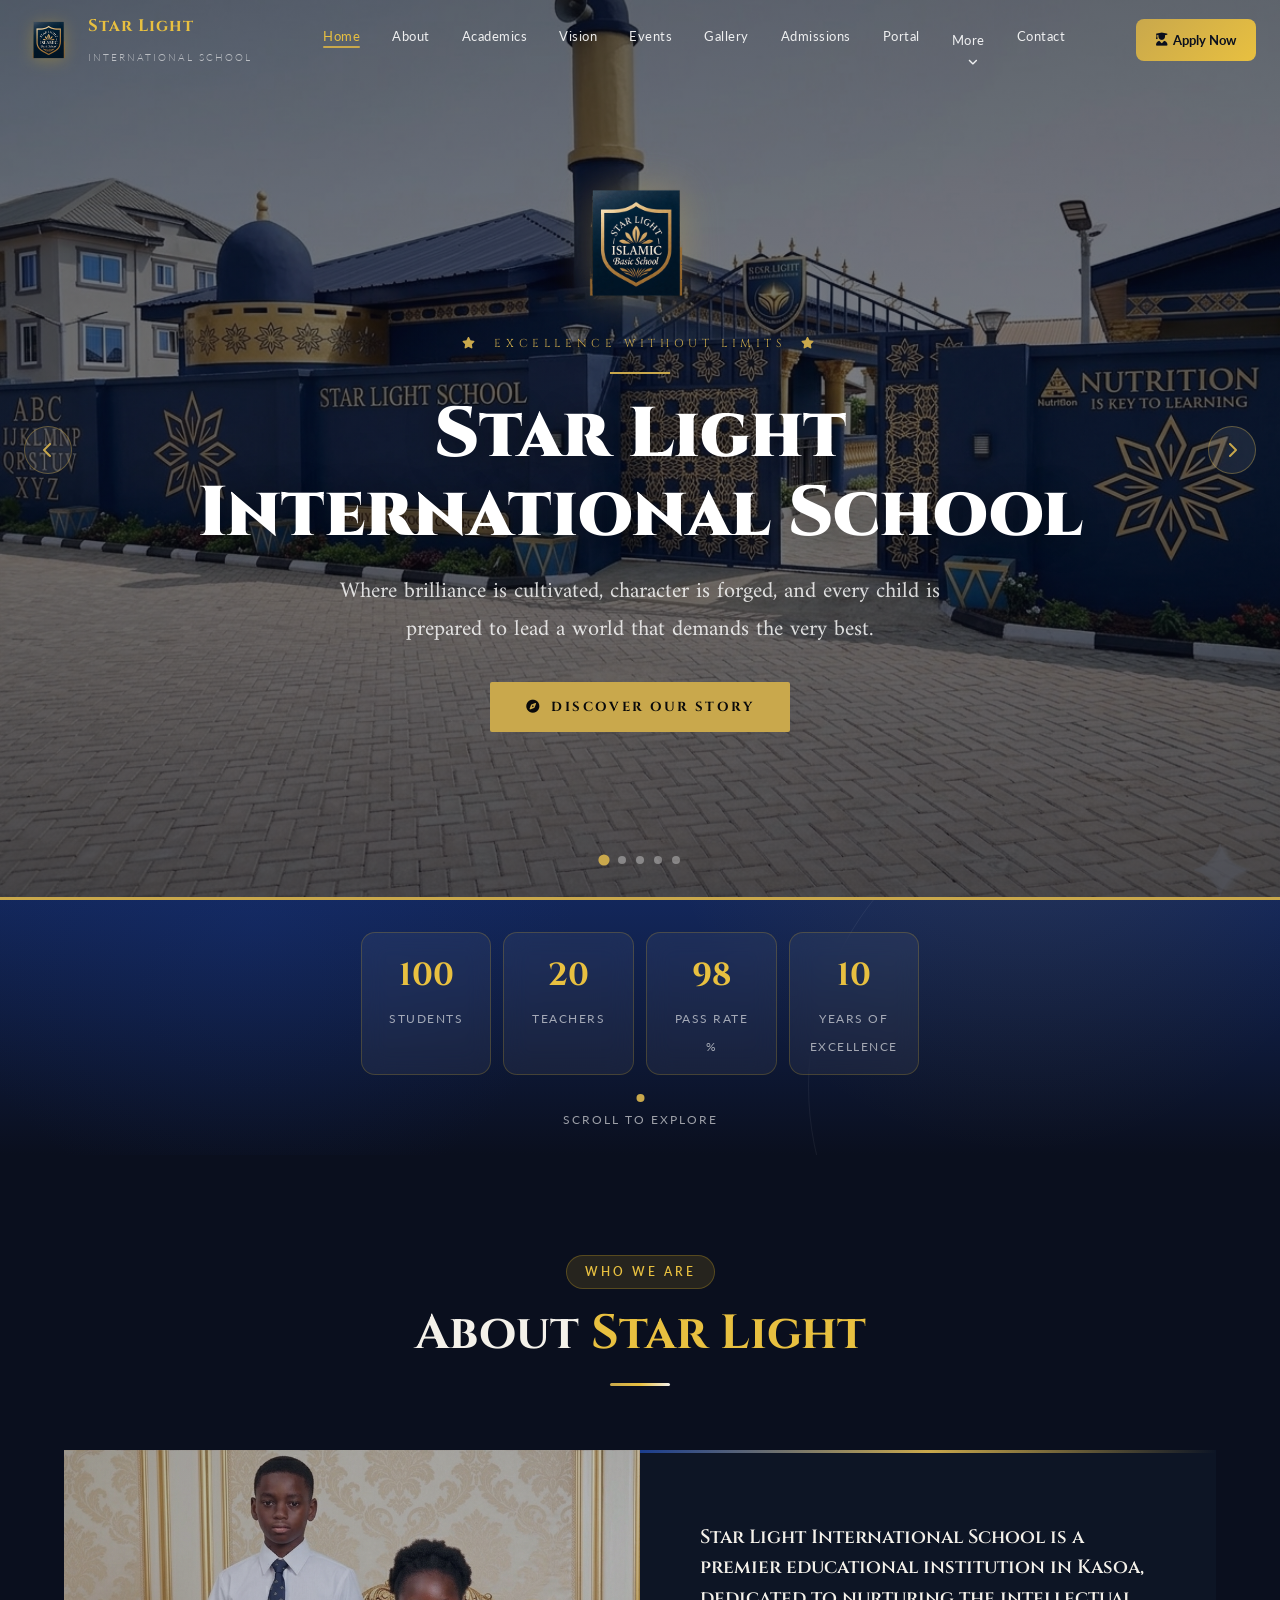
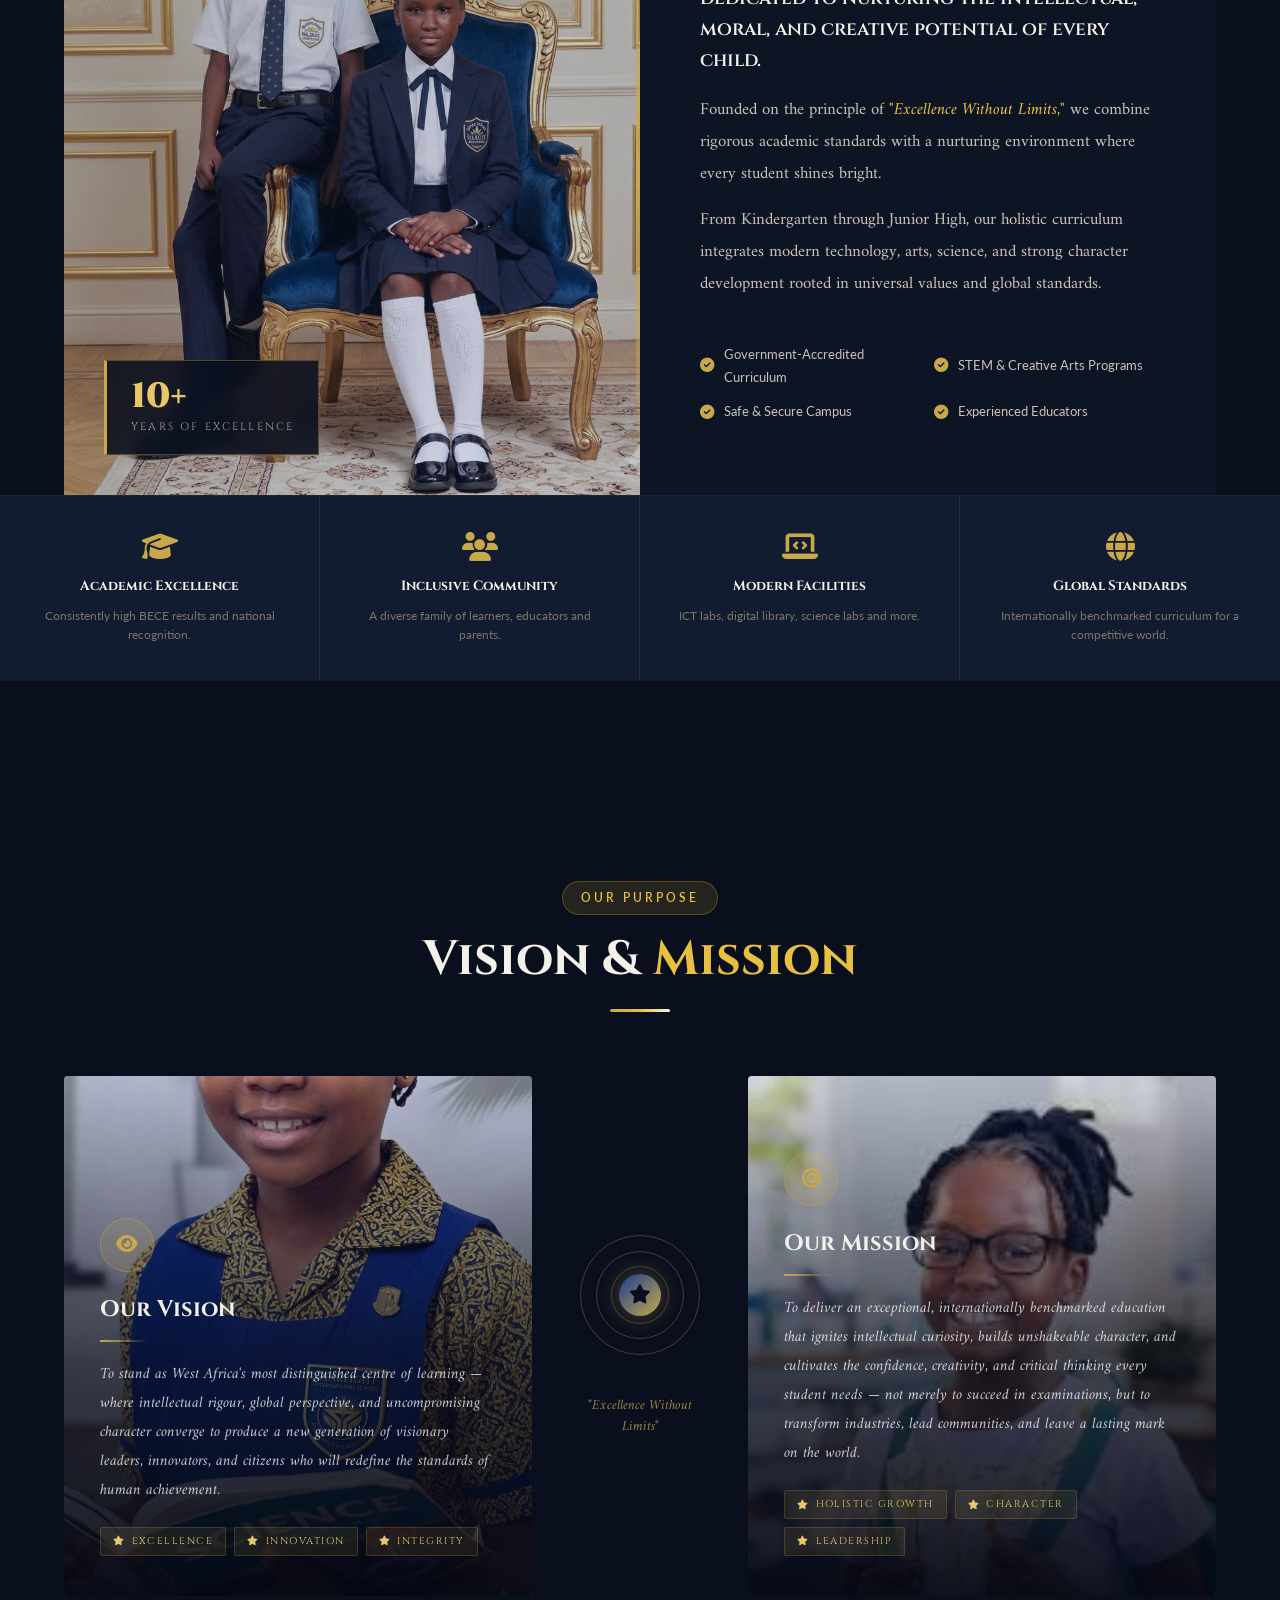
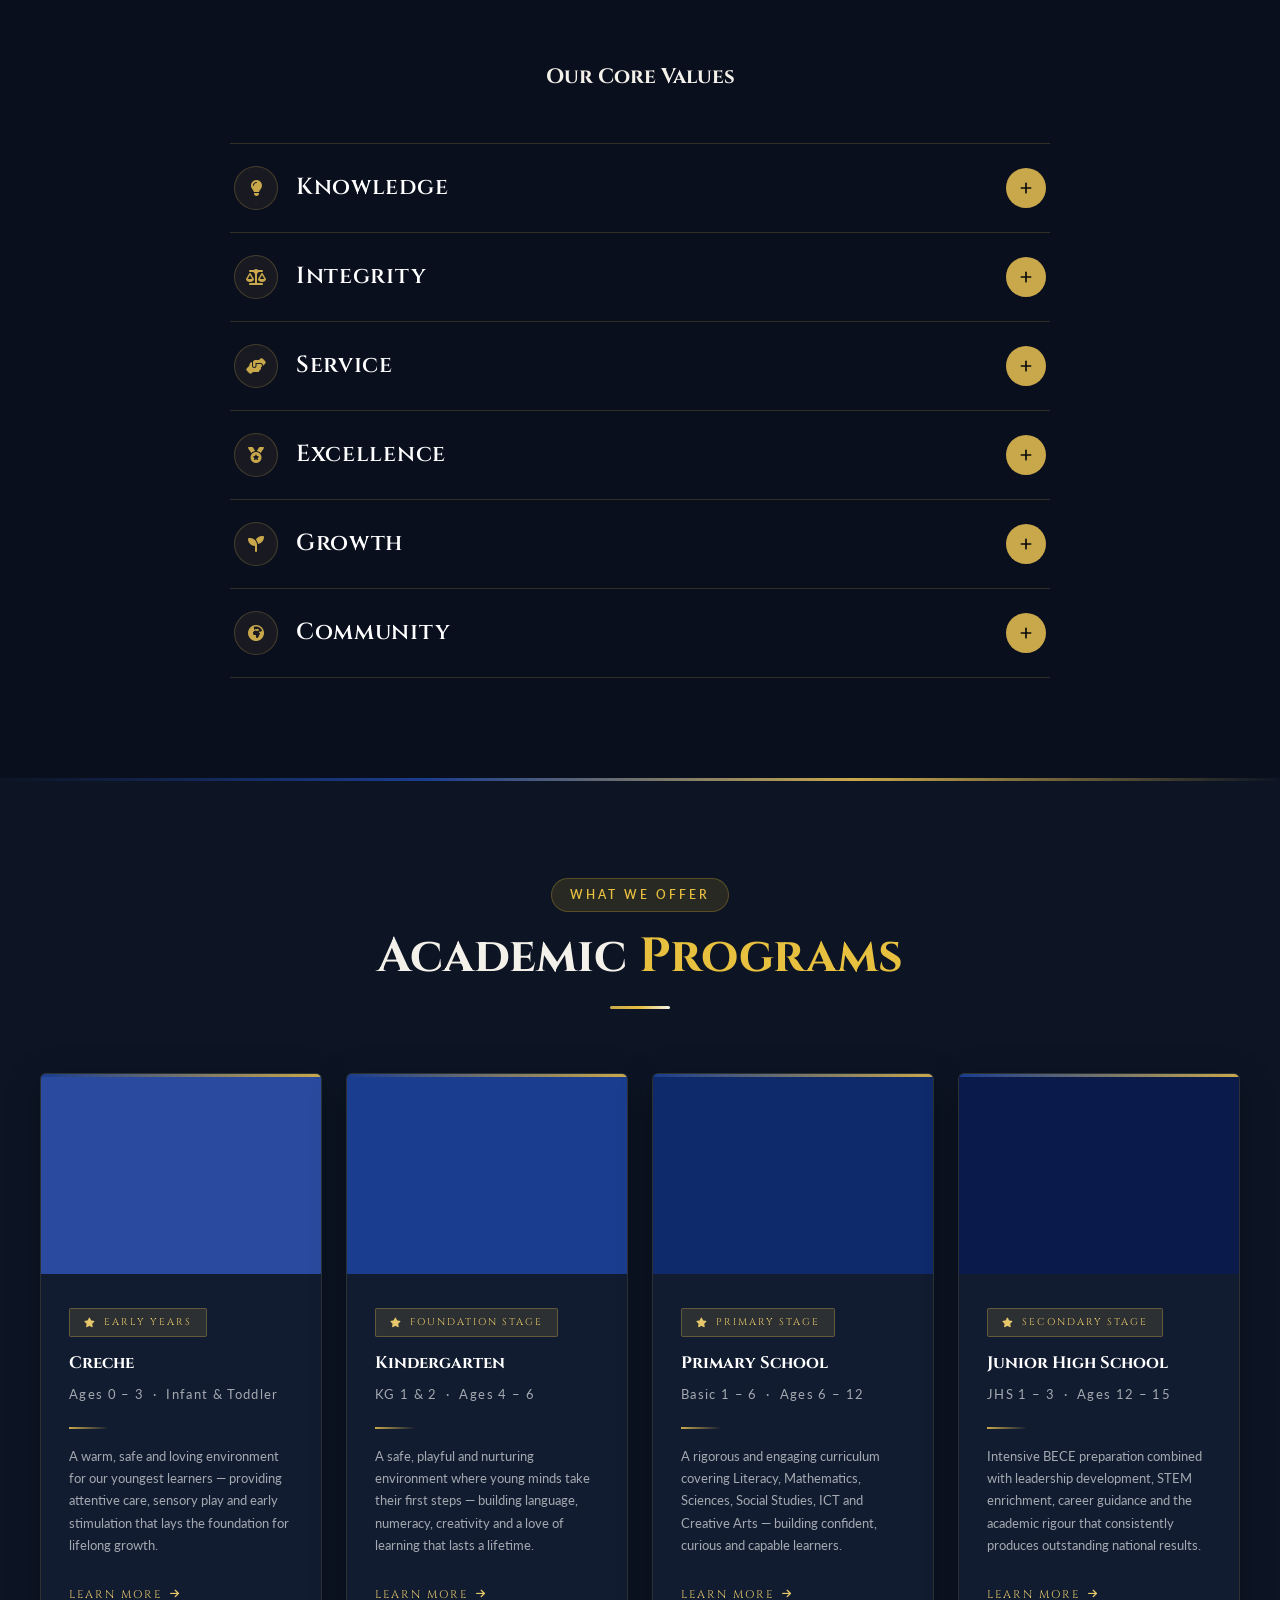
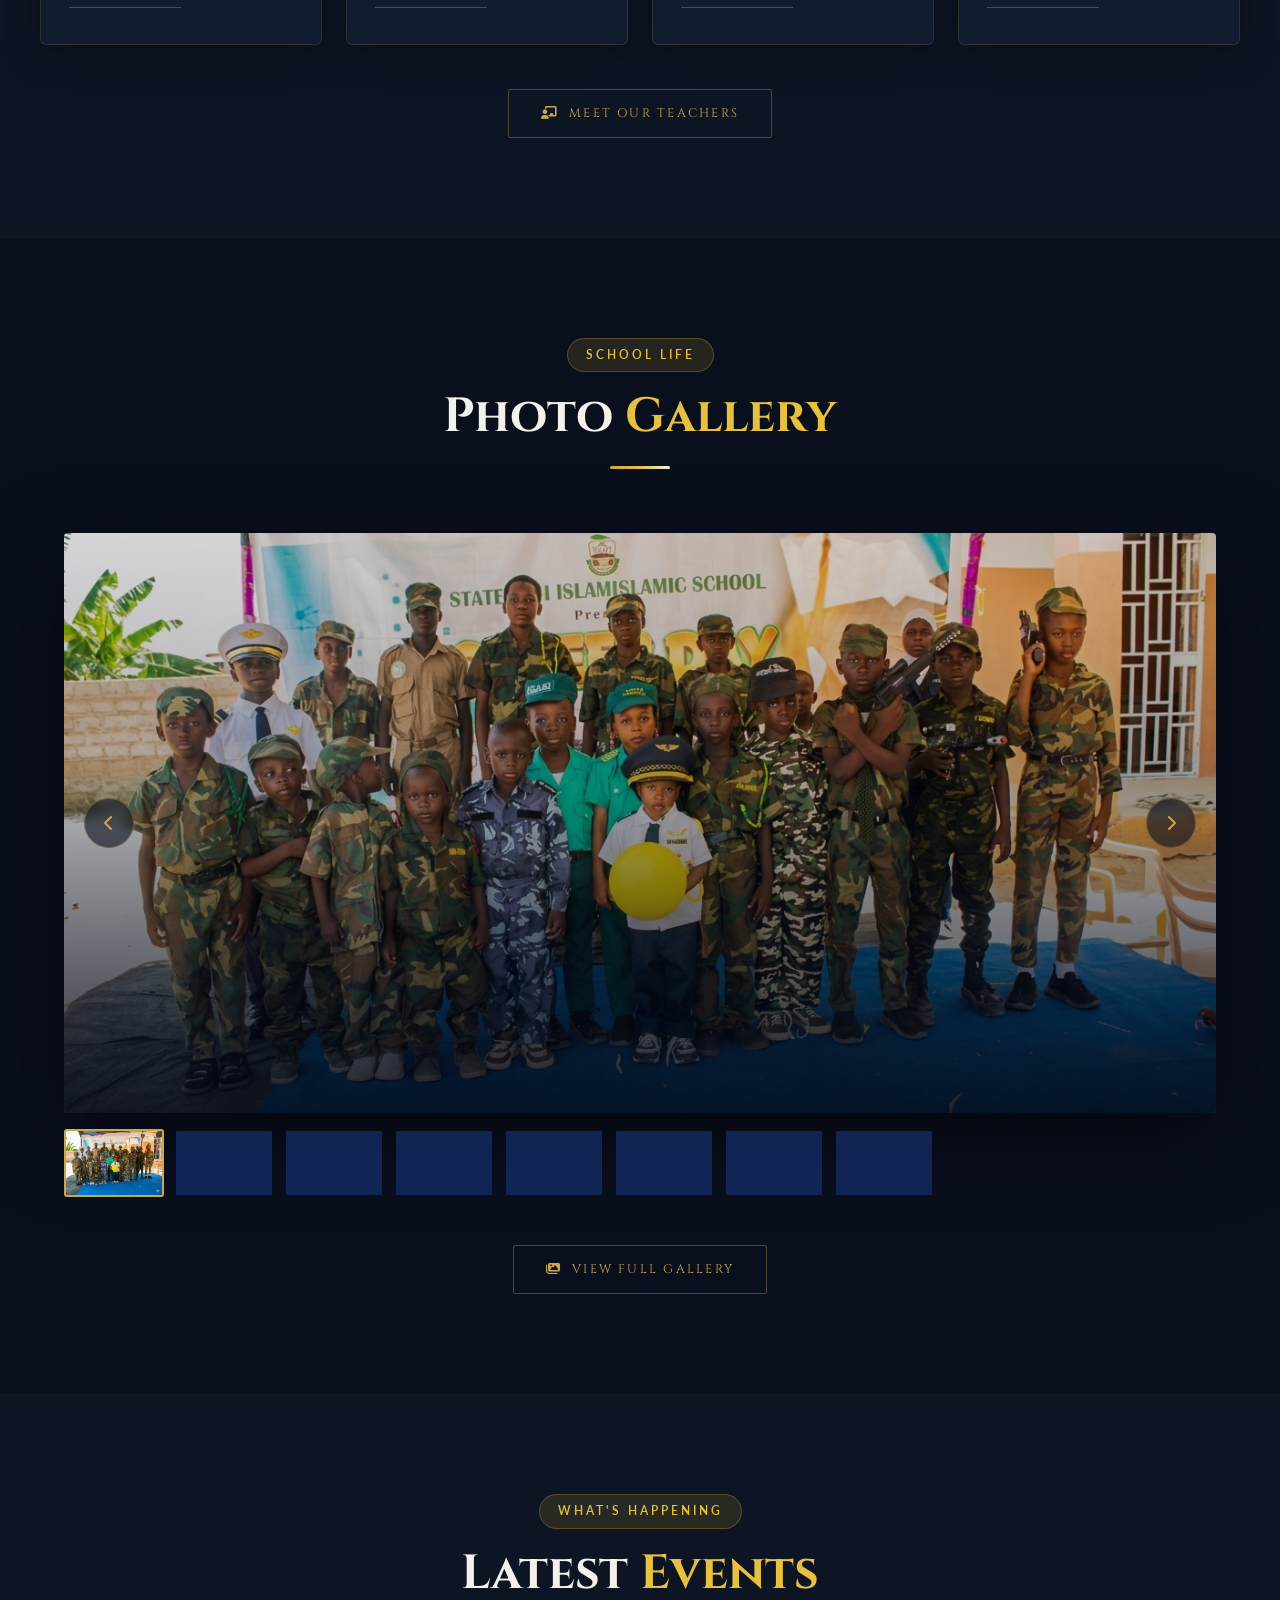
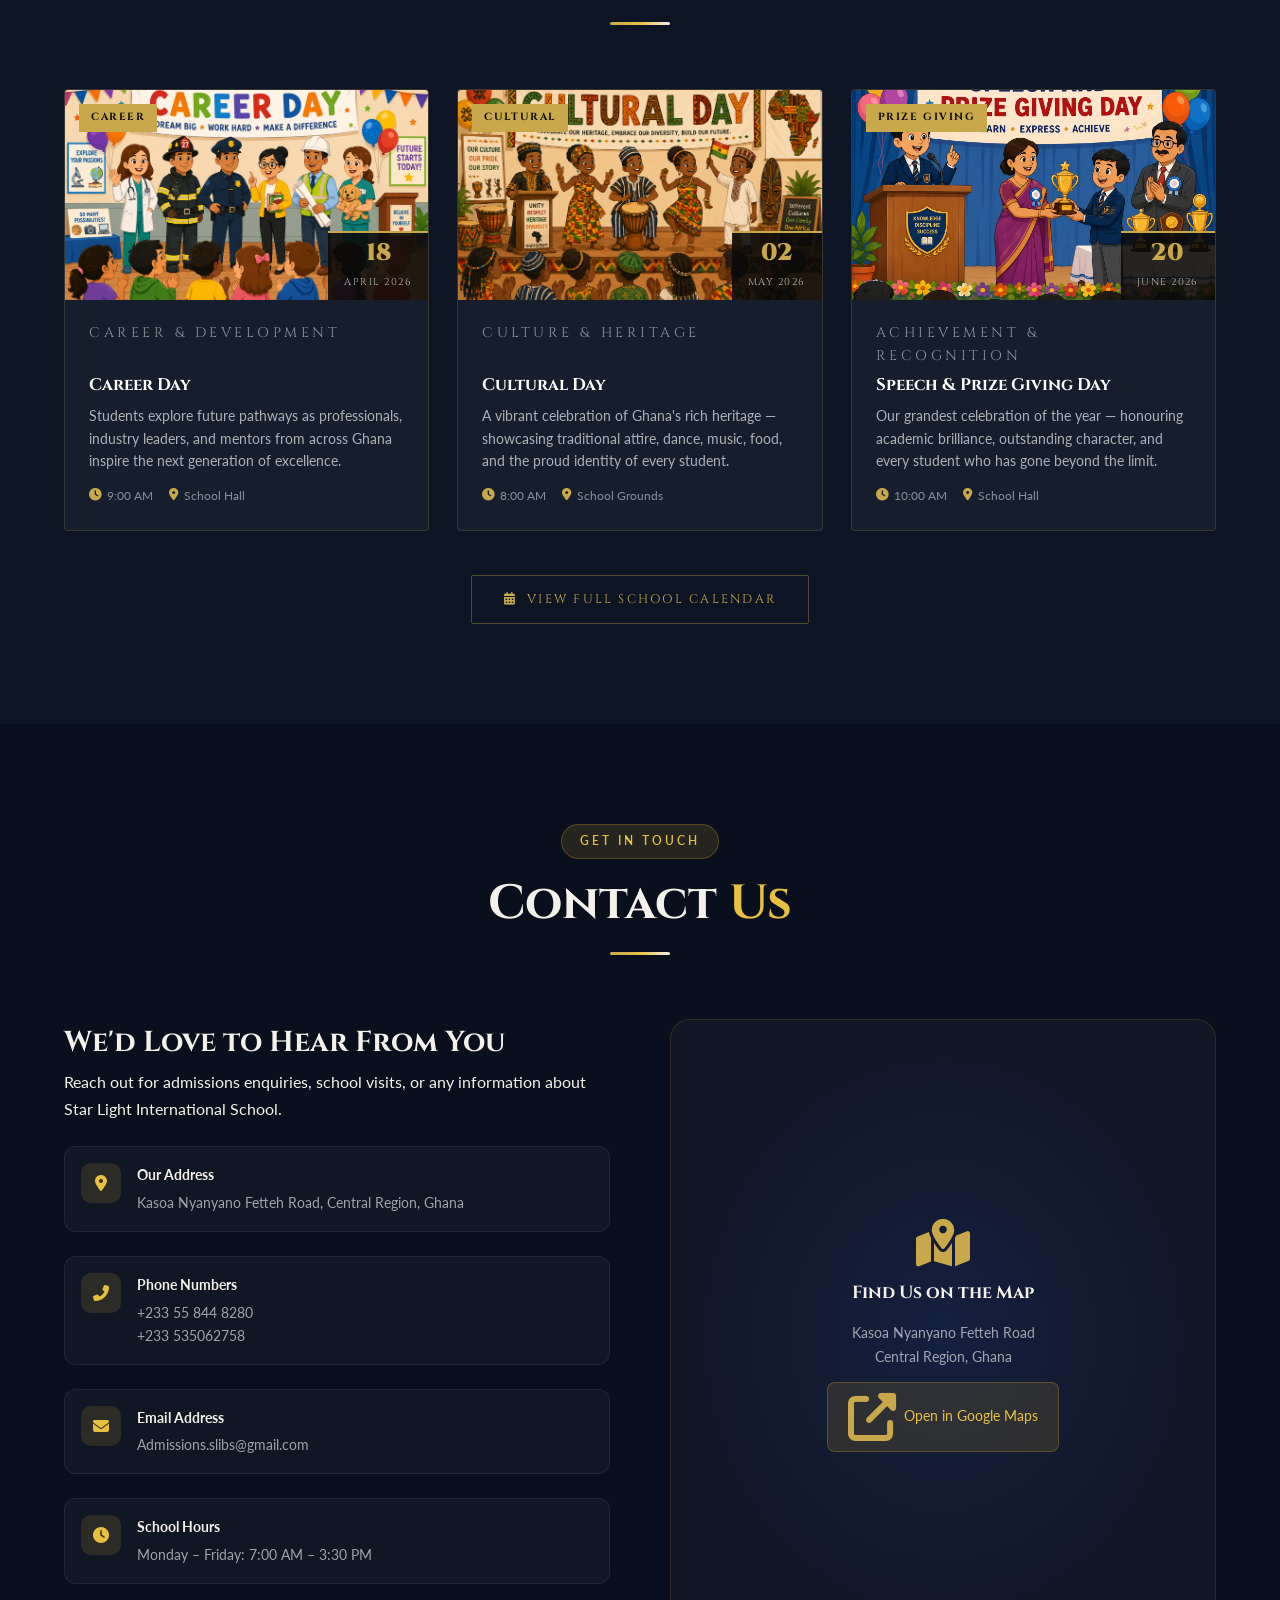
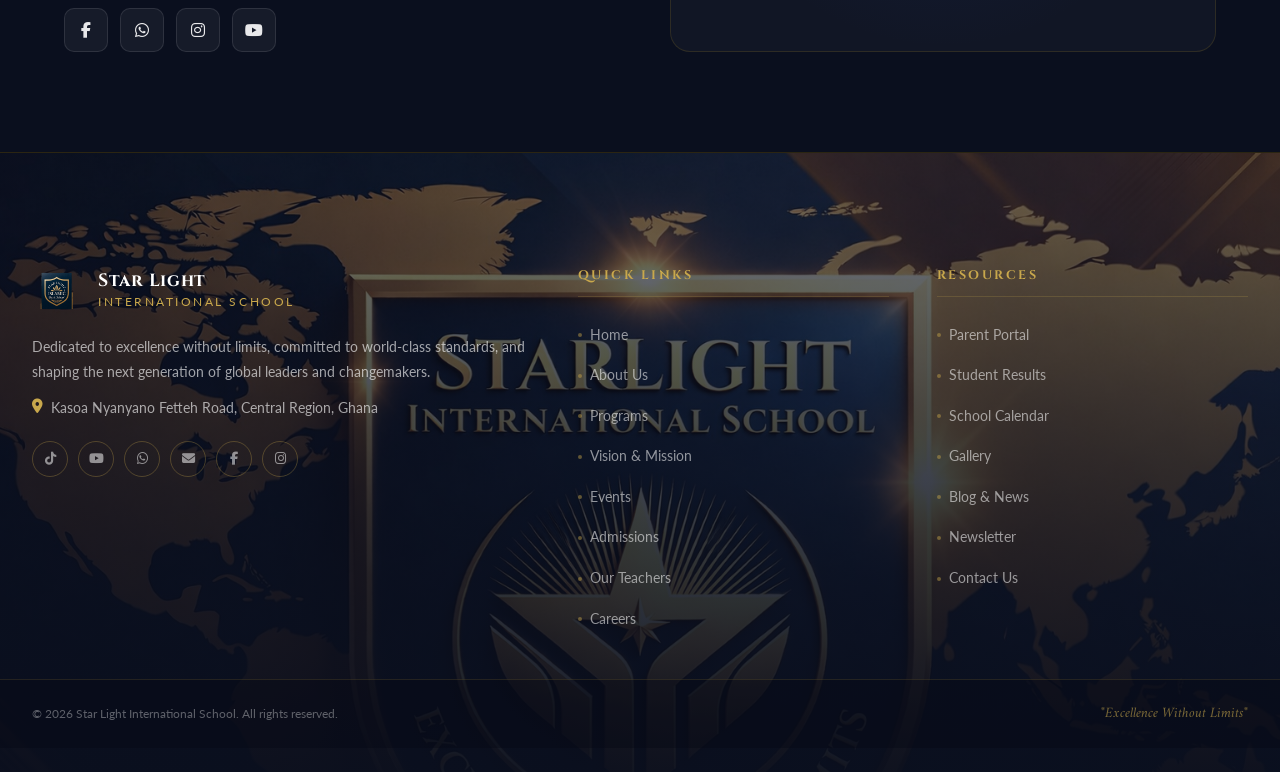
==== commit 05b9d99a: "Added new card and image to homepage" ====
--- a/index.html
+++ b/index.html
@@ -38,7 +38,7 @@
        NAVBAR DROPDOWN
     ══════════════════════════════════════ */
     .nav-dropdown { position:relative; }
-    .nav-dropdown > a { cursor:pointer; display:flex; align-items:center; gap:5px; }
+    .nav-dropdown > a { cursor:pointer; display:flex; align-items:center; gap:5px; } 
     .nav-dropdown > a::after {
       content:'\f107'; font-family:'Font Awesome 6 Free';
       font-weight:900; font-size:0.7rem; transition:transform 0.3s;
@@ -878,35 +878,44 @@
 
     .prog-photo-grid {
       display: grid;
-      grid-template-columns: repeat(3, 1fr);
-      gap: 28px;
-      max-width: 1100px;
+      grid-template-columns: repeat(4, 1fr);
+      gap: 24px;
+      max-width: 1200px;
       margin: 0 auto;
     }
 
     .prog-photo-card {
       position: relative;
-      border-radius: 4px;
+      border-radius: 6px;
       overflow: hidden;
-      min-height: 460px;
-      display: flex; flex-direction: column; justify-content: flex-end;
+      display: flex; flex-direction: column;
       cursor: pointer;
       transition: transform 0.4s ease, box-shadow 0.4s ease;
-      box-shadow: 0 8px 32px rgba(0,0,0,0.4);
-    }
+      box-shadow: 0 8px 32px rgba(0,0,0,0.35);
+      background: var(--navy3, #111c30);
+      border: 1px solid rgba(201,168,76,0.15);
+    }
+    .prog-photo-card:hover { border-color: rgba(201,168,76,0.35); }
+
+    /* Image sits at top of card */
+    .prog-photo-bg {
+      width: 100%; height: 200px;
+      background-size: cover; background-position: center;
+      transition: transform 0.6s ease; flex-shrink: 0;
+    }
+    .prog-photo-card:hover .prog-photo-bg { transform: scale(1.05); } 
+    .prog-photo-card::after { display: none; }
     .prog-photo-card:hover {
       transform: translateY(-10px);
       box-shadow: 0 28px 64px rgba(0,0,0,0.55);
     }
 
-    /* Background photo layer */
-    .prog-photo-bg {
-      position: absolute; inset: 0;
-      background-size: cover; background-position: center;
-      transition: transform 0.6s ease;
-    }
-    .prog-photo-card:hover .prog-photo-bg { transform: scale(1.06); }
-
+
+    /* Pre-School photo */
+    .prog-photo-card.prog-Pre-School .prog-photo-bg {
+      background-image: url('images/Pre-School.jpg');
+      background-color: #2a4a9f;
+    }
     /* KG photo */
     .prog-photo-card.prog-kg .prog-photo-bg {
       /* ADD PHOTO: images/kg.jpg */
@@ -926,18 +935,6 @@
       background-color: #0a1a4a;
     }
 
-    /* Gradient overlay — navy rises from bottom, royal blue tint from top */
-    .prog-photo-card::after {
-      content: '';
-      position: absolute; inset: 0;
-      background: linear-gradient(
-        0deg,
-        rgba(5,8,20,0.96) 0%,
-        rgba(10,15,30,0.70) 40%,
-        rgba(26,61,143,0.25) 100%
-      );
-      z-index: 1;
-    }
 
     /* Gold top accent bar */
     .prog-photo-card::before {
@@ -968,9 +965,9 @@
 
     .prog-photo-content h3 {
       font-family: 'Cinzel', serif;
-      font-size: clamp(1.2rem, 2.5vw, 1.55rem);
+      font-size: clamp(0.85rem, 1.3vw, 1.05rem);
       font-weight: 700; color: #fff;
-      margin-bottom: 8px; line-height: 1.2;
+      margin-bottom: 8px; line-height: 1.3;
     }
 
     .prog-photo-age {
@@ -1245,7 +1242,20 @@
       <div class="section-line"></div>
     </div>
 
-    <div class="prog-photo-grid container">
+    <div class="prog-photo-grid">
+
+      <!-- Creche -->
+      <div class="prog-photo-card prog-Pre-School reveal"> 
+        <div class="prog-photo-bg"></div>
+        <div class="prog-photo-content">
+          <span class="prog-photo-badge"><i class="fas fa-star"></i> Early Years</span>
+          <h3>Creche</h3>
+          <p class="prog-photo-age">Ages 0 – 3 &nbsp;&middot;&nbsp; Infant &amp; Toddler</p>
+          <div class="prog-photo-divider"></div>
+          <p>A warm, safe and loving environment for our youngest learners — providing attentive care, sensory play and early stimulation that lays the foundation for lifelong growth.</p>
+          <a href="admissions.html" class="prog-photo-link">Learn More <i class="fas fa-arrow-right"></i></a>
+        </div>
+      </div> 
 
       <!-- Kindergarten -->
       <div class="prog-photo-card prog-kg reveal">
@@ -1302,7 +1312,7 @@
     <div class="container">
 
       <!-- Main slideshow -->
-      <div class="gallery-slideshow" id="gallerySlideshow">
+      <div class="gallery-slideshow" id="gallerySlideshow"> 
 
         <!-- Slides rendered by JS from GALLERY_SLIDES array -->
         <!-- Placeholder shown until JS loads -->
@@ -1511,8 +1521,7 @@
     }
     .footer-slide-inner {
       position: relative; z-index: 2;
-      width: 100%; max-width: 1200px;
-      margin: 0 auto;
+      width: 100%; max-width: 100%;
       padding: 64px 32px 0;
       display: grid;
       grid-template-columns: 1.6fr 1fr 1fr;
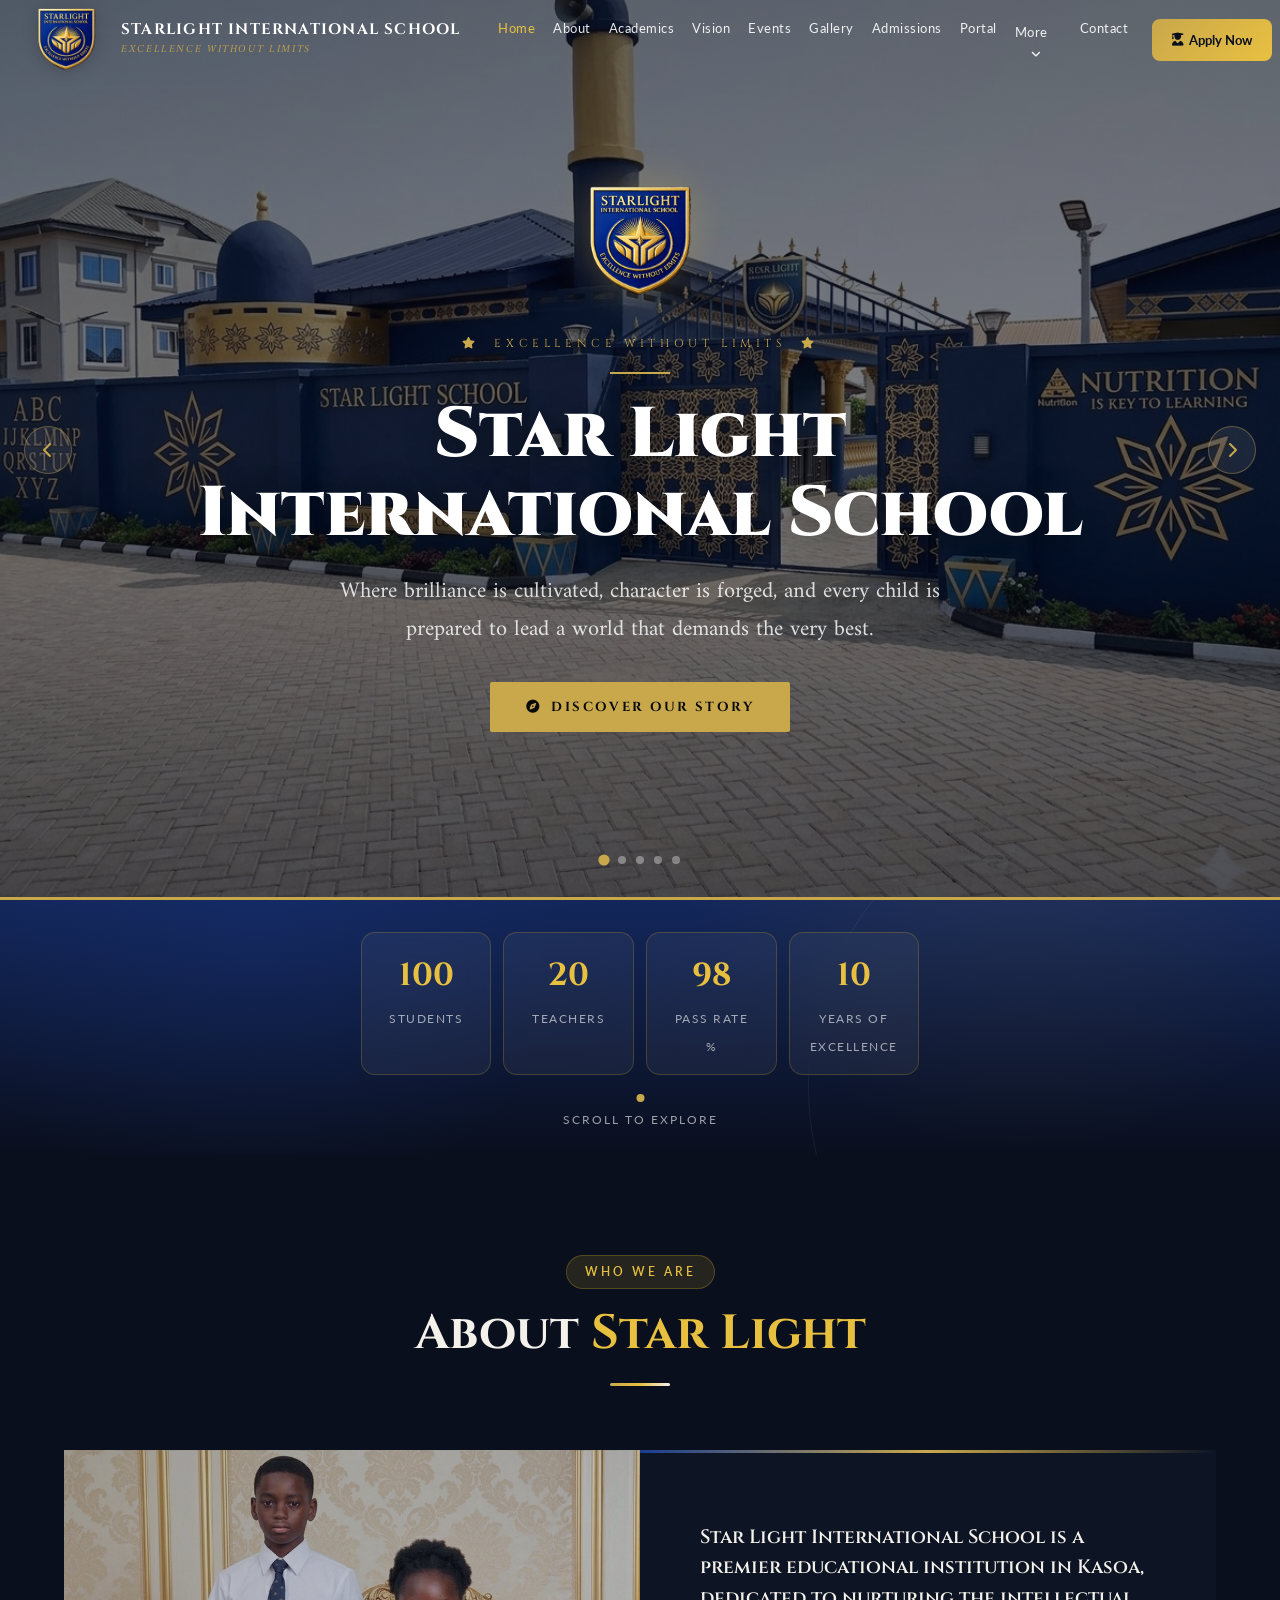
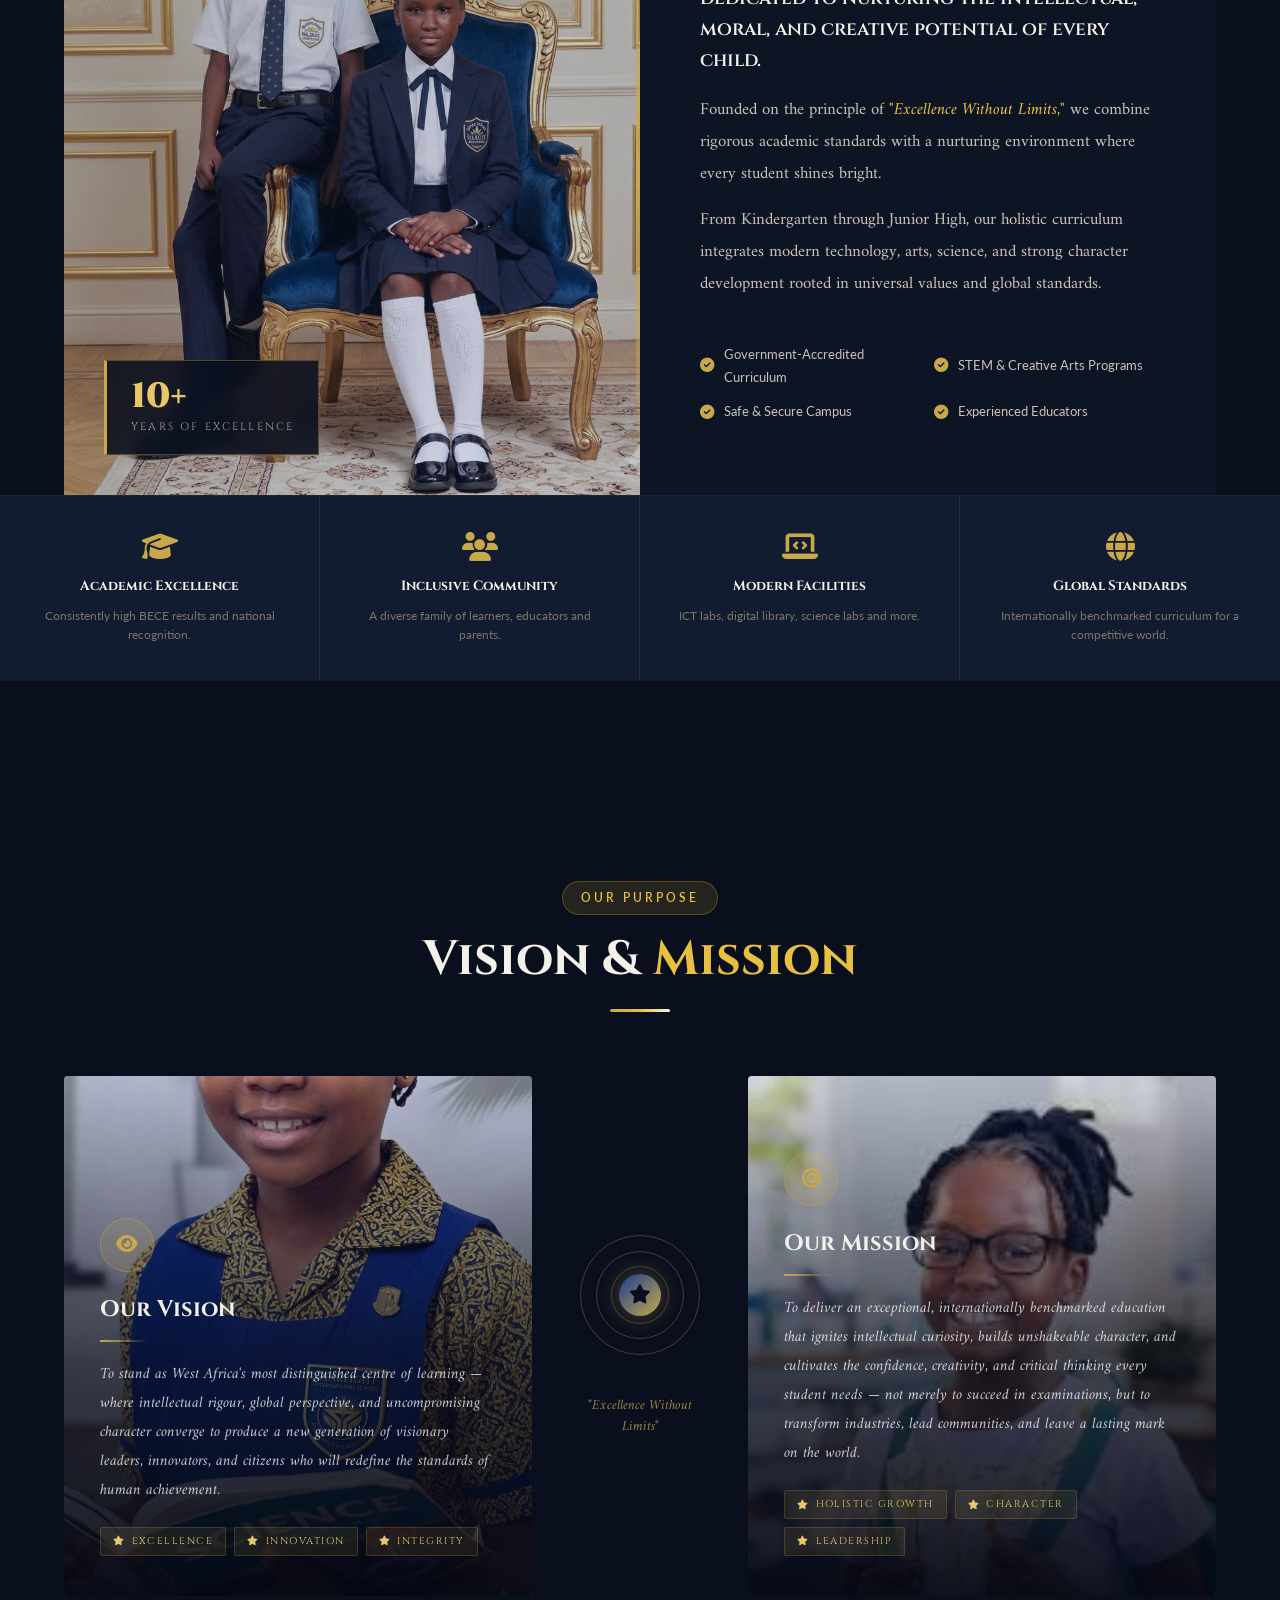
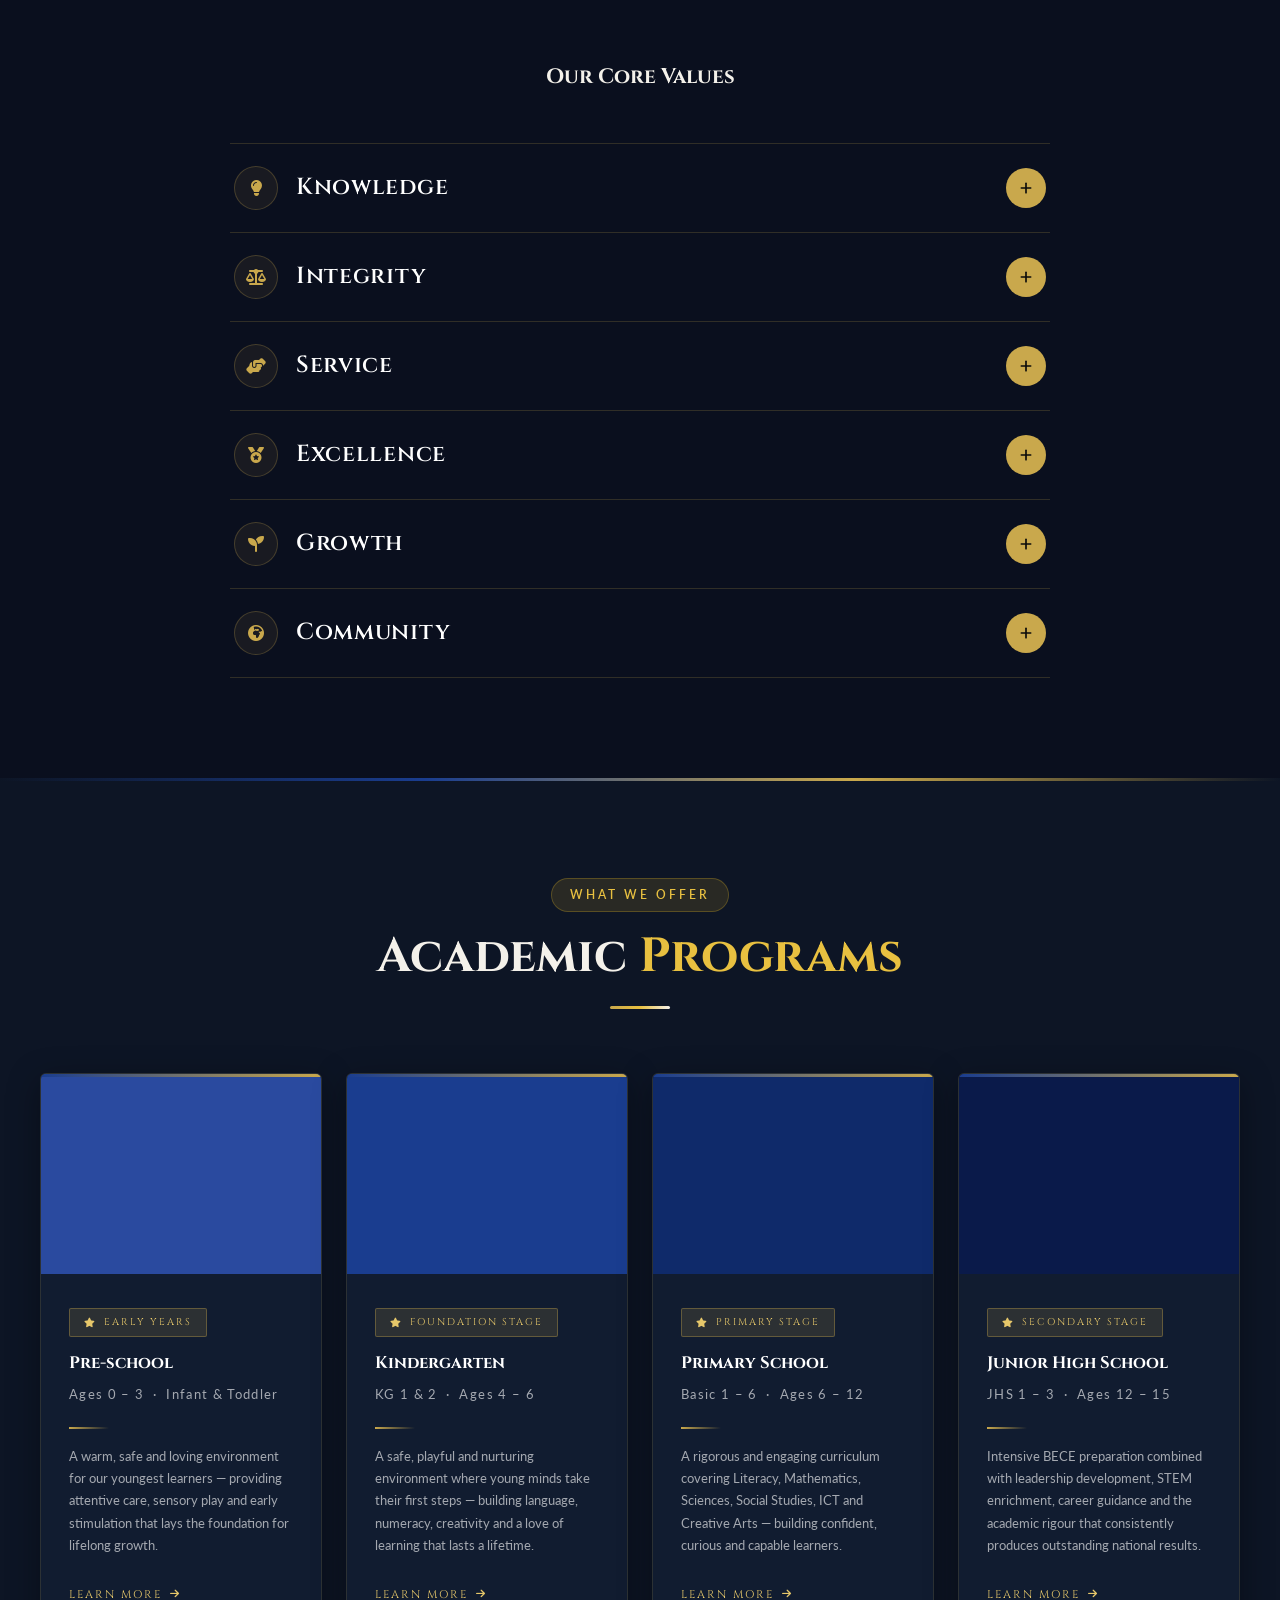
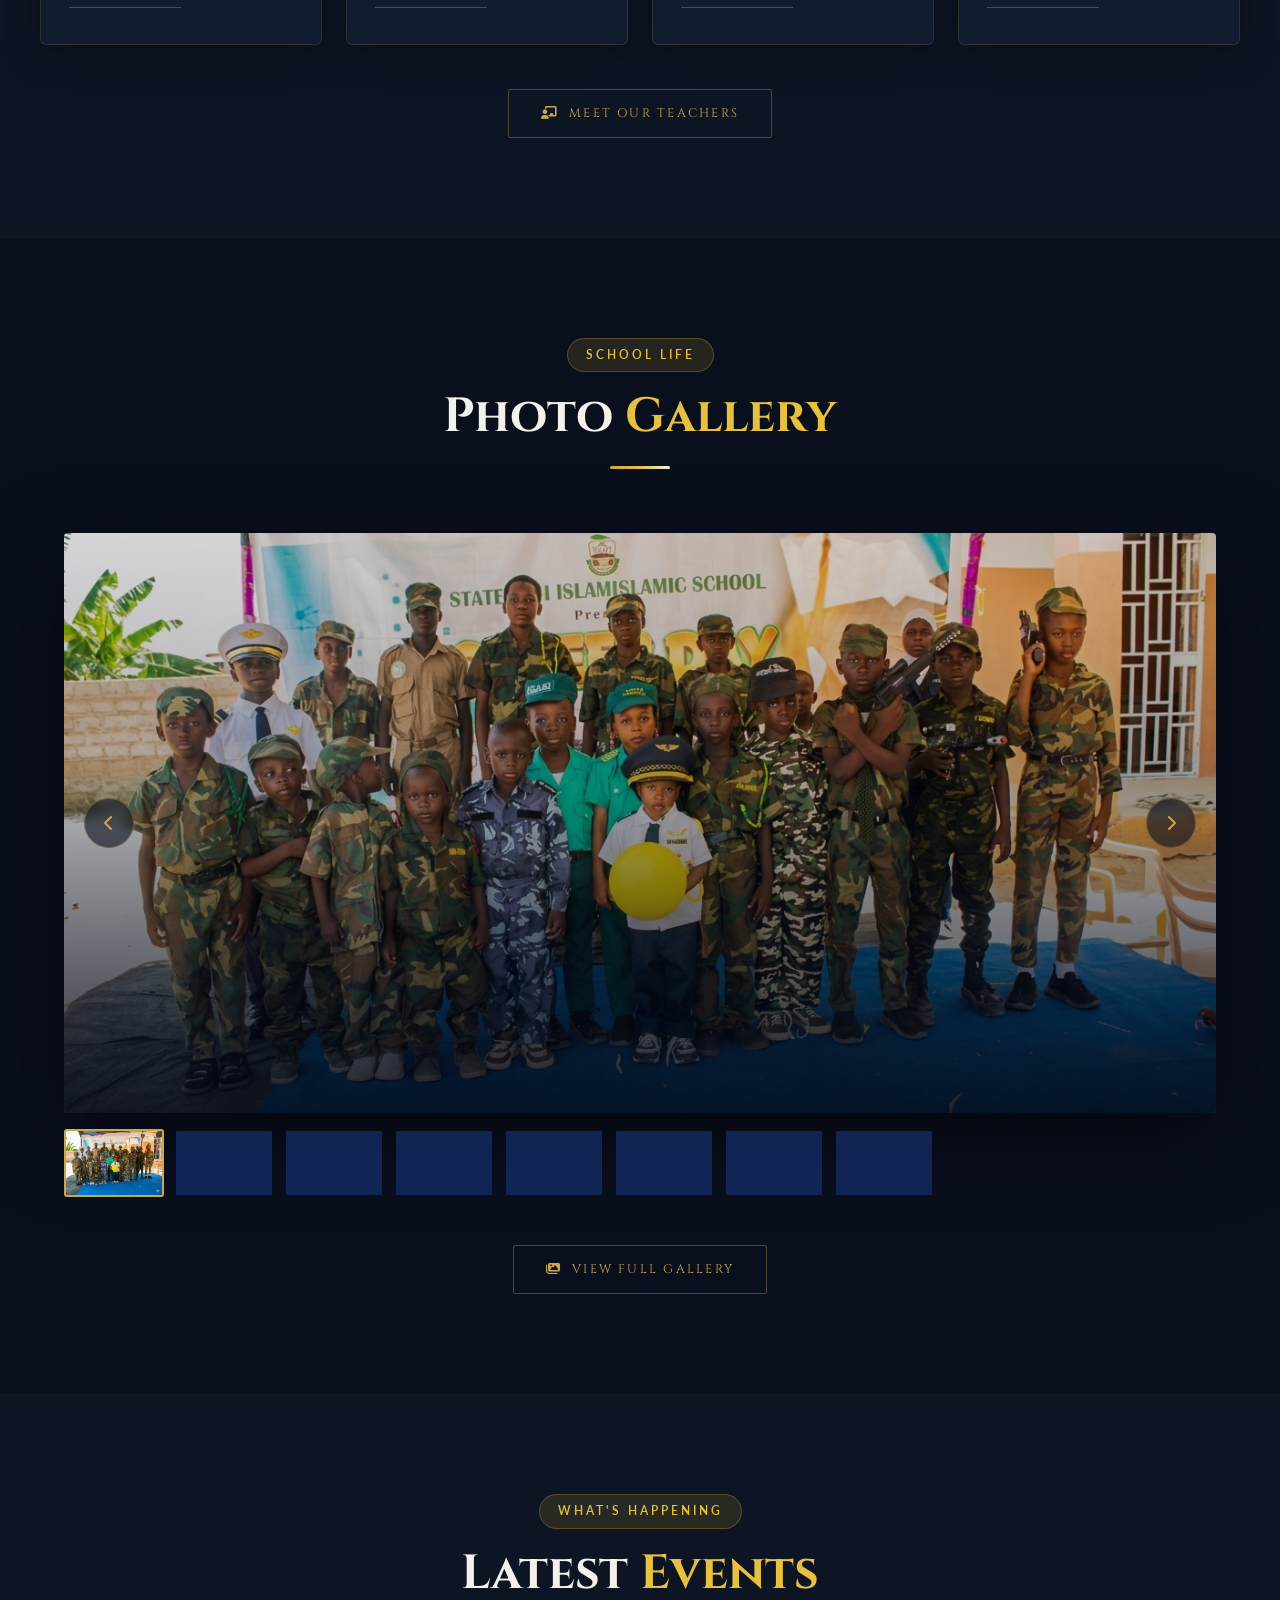
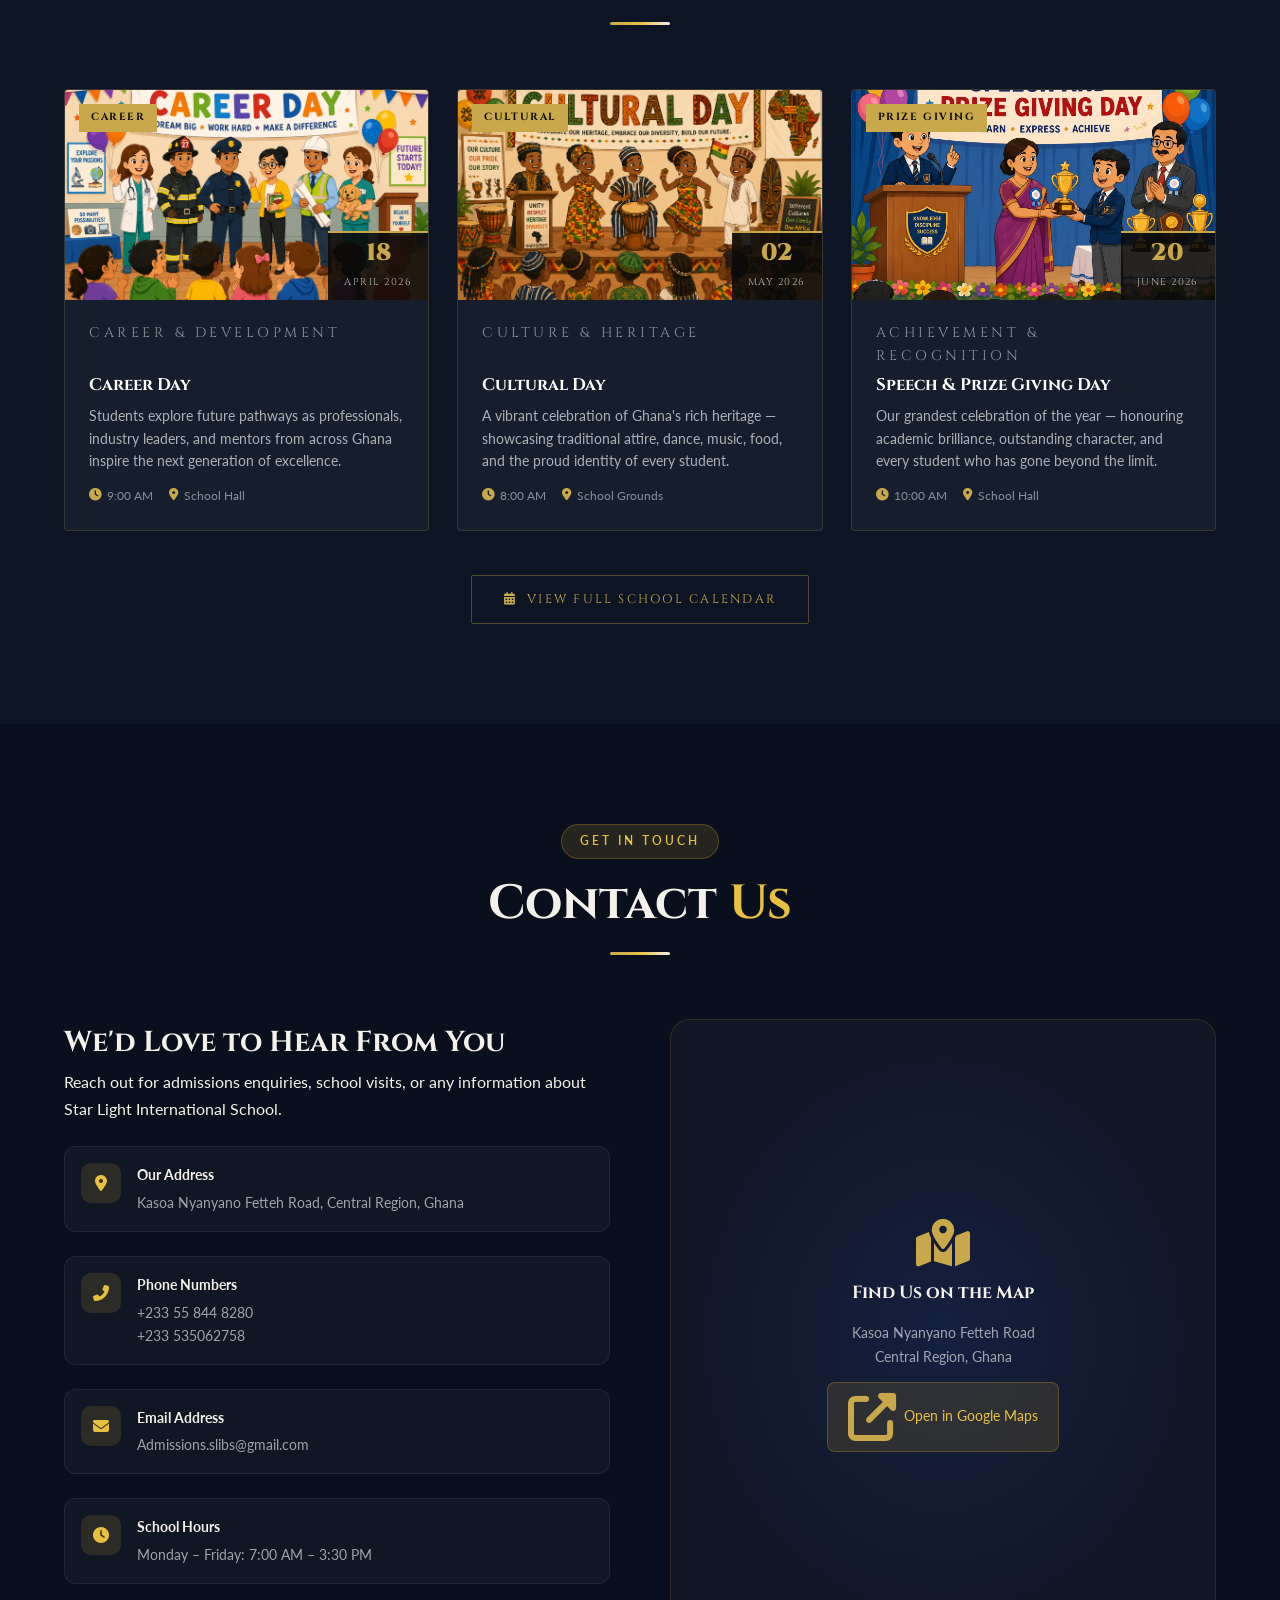
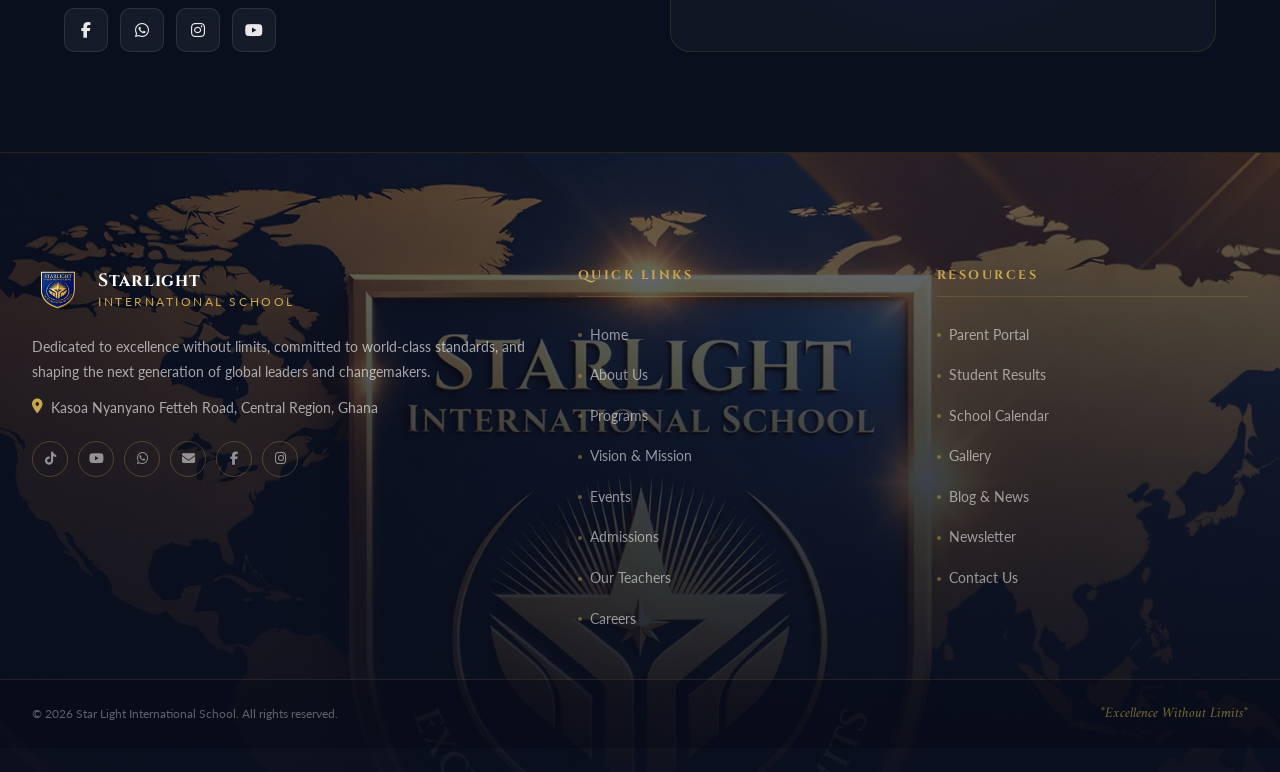
==== commit fa58aa8e: "Update school branding and revise website content" ====
--- a/index.html
+++ b/index.html
@@ -29,7 +29,74 @@
     }
 
     /* ── Logo Images ── */
-    .nav-logo-img       { width:52px; height:52px; object-fit:contain; }
+    .nav-logo-badge {
+      width: 85px;
+      height: 85px;
+      object-fit: contain;
+      filter: drop-shadow(0 2px 8px rgba(0,0,0,0.2));
+      transition: transform 0.3s ease;
+    }
+
+    .nav-logo:hover .nav-logo-badge {
+      transform: scale(1.05);
+    }
+
+    .nav-logo-text {
+      display: flex;
+      flex-direction: column;
+      gap: 2px;
+    }
+
+    .nav-logo-name {
+      font-family: 'Cinzel', serif;
+      font-size: 0.95rem;
+      font-weight: 700;
+      letter-spacing: 0.08em;
+      color: #ffffff;
+      line-height: 1.2;
+      text-transform: uppercase;
+    }
+
+    .nav-logo-slogan {
+      font-family: 'Amiri', serif;
+      font-style: italic;
+      font-size: 0.68rem;
+      letter-spacing: 0.15em;
+      color: var(--gold);
+      text-transform: uppercase;
+      opacity: 0.9;
+    }
+
+    /* Responsive badge sizing */
+    @media (max-width: 960px) {
+      .nav-logo-badge {
+        width: 68px;
+        height: 68px;
+      }
+      .nav-logo-name {
+        font-size: 0.85rem;
+      }
+      .nav-logo-slogan {
+        font-size: 0.62rem;
+      }
+    }
+
+    @media (max-width: 640px) {
+      .nav-logo-badge {
+        width: 58px;
+        height: 58px;
+      }
+      .nav-logo-text {
+        gap: 1px;
+      }
+      .nav-logo-name {
+        font-size: 0.75rem;
+        letter-spacing: 0.05em;
+      }
+      .nav-logo-slogan {
+        font-size: 0.58rem;
+      }
+    }
     .preloader-logo-img { width:120px; height:120px; object-fit:contain; }
     .hero-logo-img      { width:150px; height:150px; object-fit:contain;
                           filter:drop-shadow(0 0 20px rgba(201,168,76,0.4)); }
@@ -231,7 +298,7 @@
       position: absolute; bottom: 40px; left: 40px;
       z-index: 3;
       background: rgba(10,15,30,0.88);
-      border: 1px solid rgba(201,168,76,0.35);
+      border: 1px solid rgba(201,168,76,0.35); 
       border-left: 3px solid var(--gold);
       padding: 18px 24px;
       backdrop-filter: blur(8px);
@@ -511,13 +578,13 @@
 </head>
 <body>
 
-  <canvas id="starsCanvas"></canvas>
+  <canvas id="starsCanvas"></canvas> 
 
   <!-- PRELOADER -->
   <div id="preloader">
     <div class="preloader-inner">
-      <img src="logo.png" alt="Star Light Logo" class="preloader-logo-img" />
-      <div class="preloader-bar"><div class="preloader-fill"></div></div>
+      <img src="starlight-badge.png" alt="Starlight International School Badge" class="preloader-logo-img" />
+       <div class="preloader-bar"><div class="preloader-fill"></div></div>
       <p class="preloader-text">Loading Star Light...</p>
     </div>
   </div>
@@ -525,13 +592,14 @@
   <!-- ═══ NAVBAR — UNCHANGED ═══ -->
   <nav id="navbar">
     <div class="nav-container">
-      <a href="index.html" class="nav-logo">
-        <img src="logo.png" alt="Star Light International School" class="nav-logo-img" />
-        <div>
-          <span class="nav-logo-name">Star Light</span>
-          <span class="nav-logo-sub">International School</span>
-        </div>
-      </a>
+      <!-- ✅ NEW CODE - USE THIS -->
+<a href="index.html" class="nav-logo">
+  <img src="starlight-badge.png" alt="Starlight International School Badge" class="nav-logo-badge" />
+  <div class="nav-logo-text">
+    <span class="nav-logo-name">STARLIGHT INTERNATIONAL SCHOOL</span>
+    <span class="nav-logo-slogan">Excellence Without Limits</span>
+  </div>
+</a>
       <ul class="nav-links">
         <li><a href="#home">Home</a></li>
         <li><a href="#about">About</a></li>
@@ -588,7 +656,7 @@
     <div class="hero-slider" id="heroSlider">
 
       <div class="hero-slide active">
-        <img src="logo.png" alt="Star Light International School" class="hero-logo-img" style="margin-bottom:16px;" />
+        <img src="starlight-badge.png" alt="Starlight International School Badge" class="hero-logo-img" style="margin-bottom:16px;" />
         <p class="slide-eyebrow"><i class="fas fa-star"></i> &nbsp;Excellence Without Limits&nbsp; <i class="fas fa-star"></i></p>
         <div class="slide-rule"></div>
         <h1 class="slide-headline">Star Light<br>International School</h1>
@@ -600,7 +668,7 @@
         <p class="slide-eyebrow"><i class="fas fa-graduation-cap"></i> &nbsp;Academic Excellence&nbsp;</p>
         <div class="slide-rule"></div>
         <h2 class="slide-headline">We Don't Chase<br>Standards — We Set Them.</h2> 
-        <p class="slide-sub">From Kindergarten to Junior High, our world-class curriculum, master educators, and relentless pursuit of greatness deliver results that speak for themselves.</p>
+        <p class="slide-sub">From Pre-school to Junior High, our world-class curriculum, master educators, and relentless pursuit of greatness deliver results that speak for themselves.</p>
         <a href="#academics" class="slide-cta"><i class="fas fa-book-open"></i> Explore Our Programs</a>
       </div>
 
@@ -925,7 +993,7 @@
     /* Primary photo */
     .prog-photo-card.prog-primary .prog-photo-bg {
       /* ADD PHOTO: images/primary.jpg */
-      background-image: url('images/primary.jpg');
+      background-image: url('images/primary.jpg'); 
       background-color: #0f2a6a;
     }
     /* JHS photo */
@@ -1057,7 +1125,7 @@
         0deg,
         rgba(5,8,20,0.88) 0%,
         rgba(5,8,20,0.35) 50%,
-        rgba(5,8,20,0.15) 100%
+        rgba(5,8,20,0.15) 100% 
       );
       z-index: 1;
     }
@@ -1068,13 +1136,12 @@
       z-index: 2; padding: 32px 40px;
       display: flex; align-items: flex-end; justify-content: space-between; gap: 20px;
     }
-    .gallery-caption-text {}
     .gallery-caption-tag {
       display: inline-flex; align-items: center; gap: 6px;
       font-family: 'Cinzel', serif; font-size: 0.62rem;
       letter-spacing: 0.2em; text-transform: uppercase;
       color: var(--gold-l, #e6c76a);
-      background: rgba(26,61,143,0.7);
+      background: rgba(89, 96, 110, 0.7);
       border: 1px solid rgba(201,168,76,0.25);
       padding: 4px 12px; border-radius: 2px;
       margin-bottom: 10px;
@@ -1083,7 +1150,7 @@
       font-family: 'Cinzel', serif;
       font-size: clamp(1rem, 2.5vw, 1.5rem);
       font-weight: 700; color: #fff;
-      text-shadow: 0 2px 12px rgba(0,0,0,0.5);
+      text-shadow: 0 2px 12px rgba(0,0,0,0.5); 
       margin: 0 0 4px;
     }
     .gallery-caption-sub {
@@ -1244,12 +1311,12 @@
 
     <div class="prog-photo-grid">
 
-      <!-- Creche -->
+      <!-- Pre-School -->
       <div class="prog-photo-card prog-Pre-School reveal"> 
         <div class="prog-photo-bg"></div>
         <div class="prog-photo-content">
           <span class="prog-photo-badge"><i class="fas fa-star"></i> Early Years</span>
-          <h3>Creche</h3>
+          <h3>Pre-school</h3>
           <p class="prog-photo-age">Ages 0 – 3 &nbsp;&middot;&nbsp; Infant &amp; Toddler</p>
           <div class="prog-photo-divider"></div>
           <p>A warm, safe and loving environment for our youngest learners — providing attentive care, sensory play and early stimulation that lays the foundation for lifelong growth.</p>
@@ -1564,9 +1631,9 @@
 
       <div class="footer-brand-col">
         <div class="footer-logo-row">
-          <img src="logo.png" alt="Star Light International School" />
+          <img src="starlight-badge.png" alt="Starlight International School Badge" /> 
           <div>
-            <span class="fl-name">Star Light</span>
+            <span class="fl-name">Starlight</span>
             <span class="fl-sub">International School</span>
           </div>
         </div>
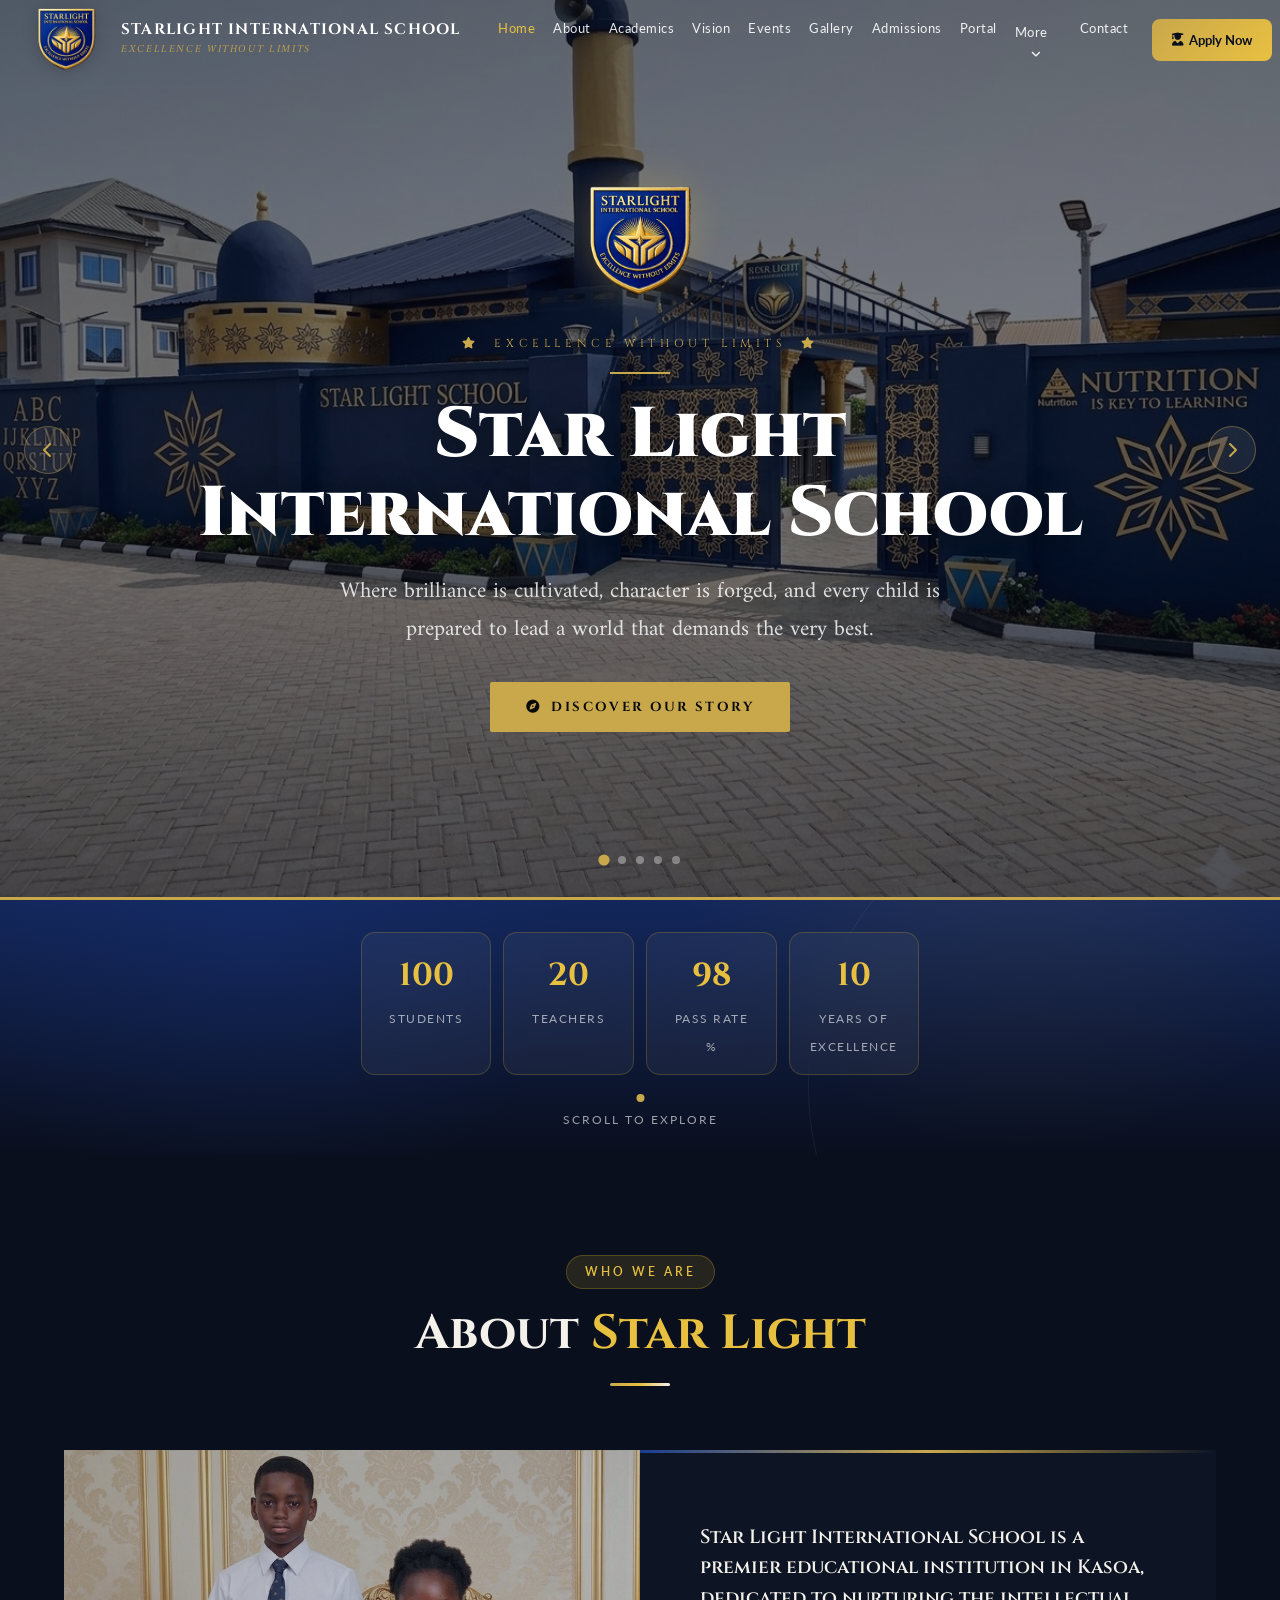
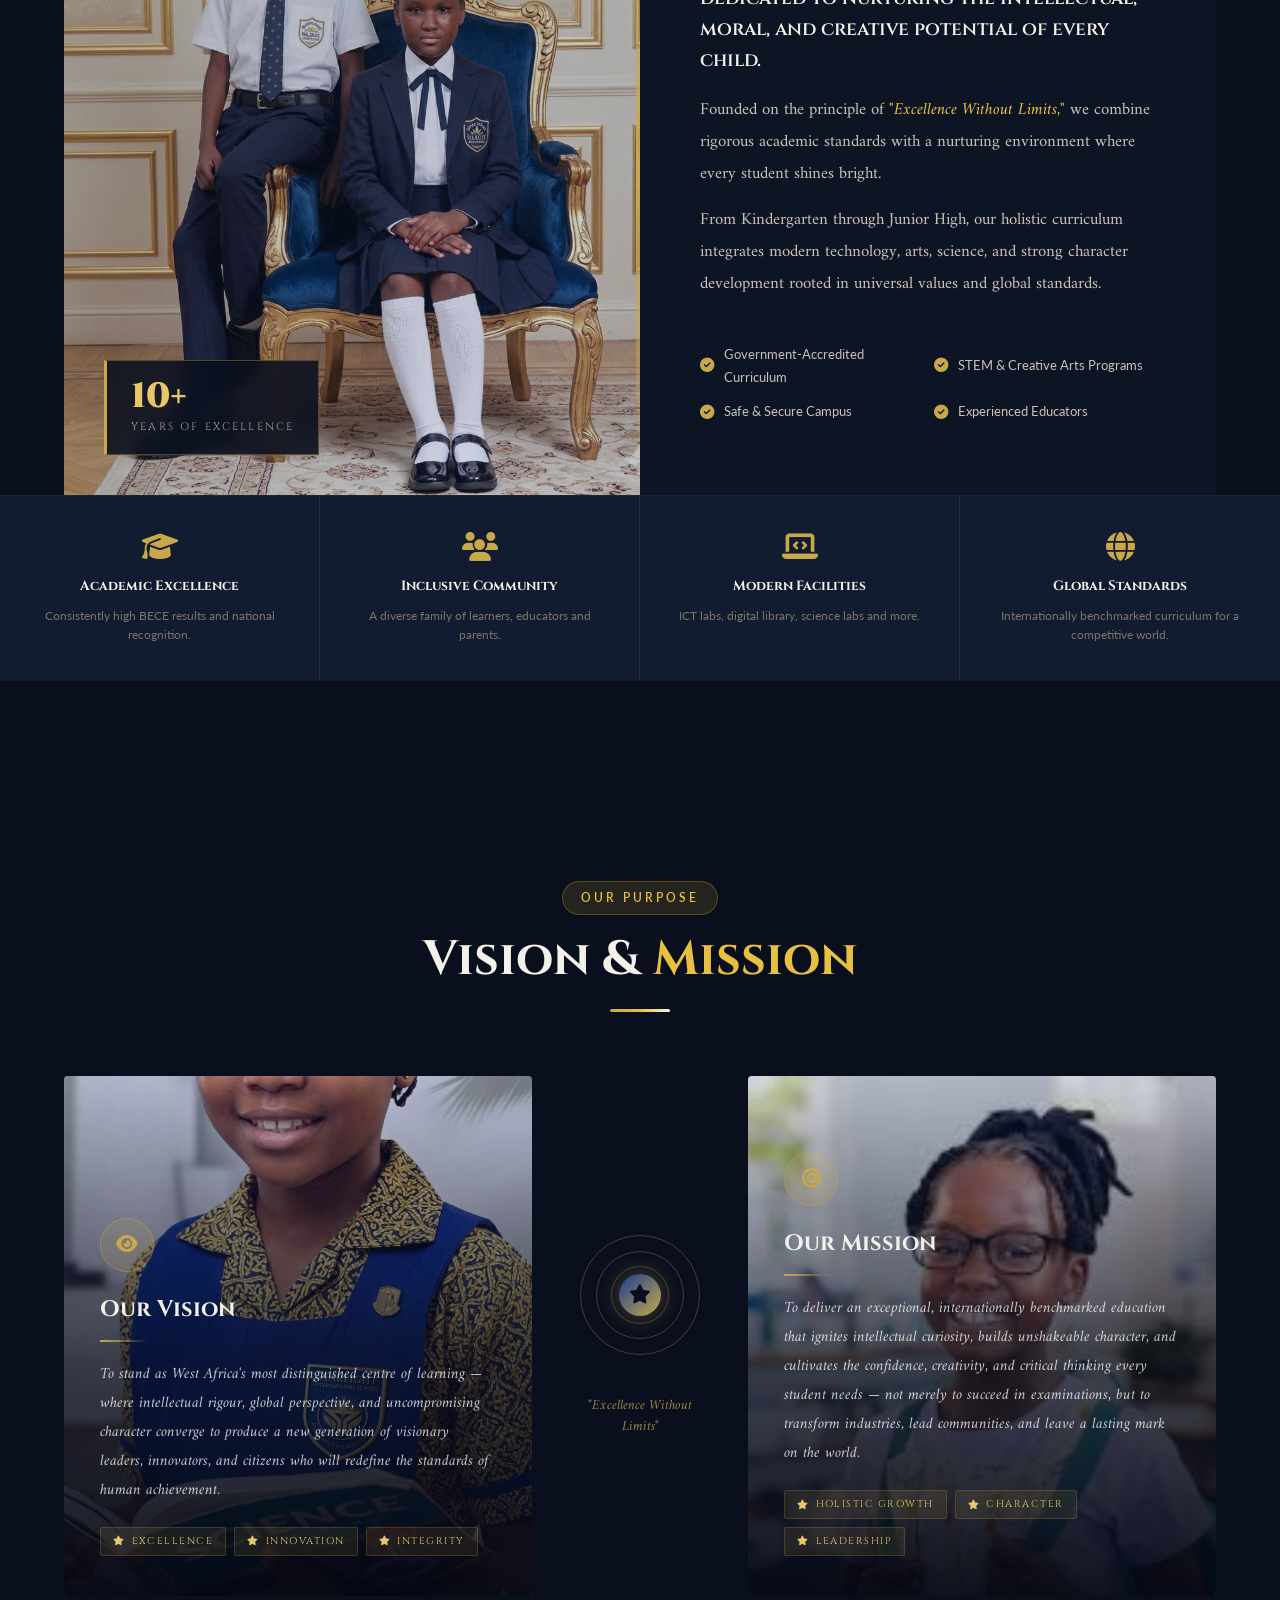
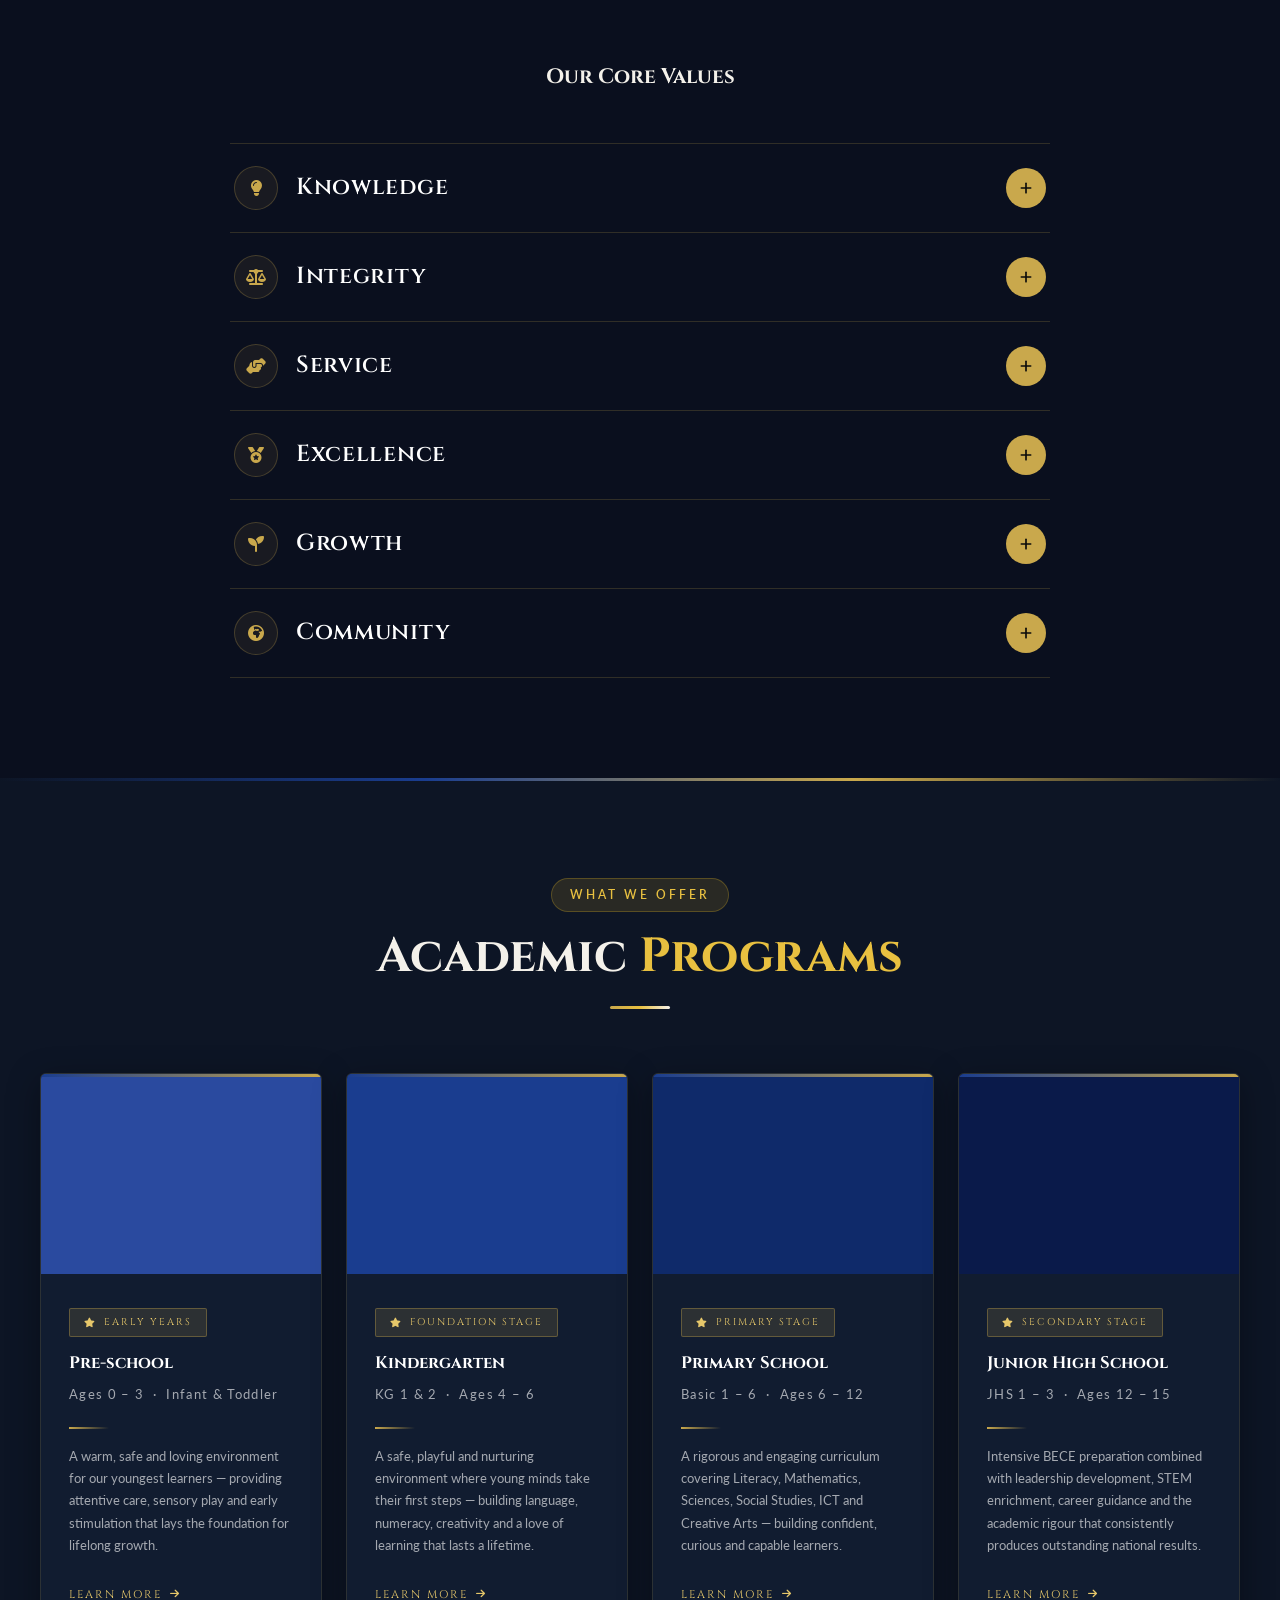
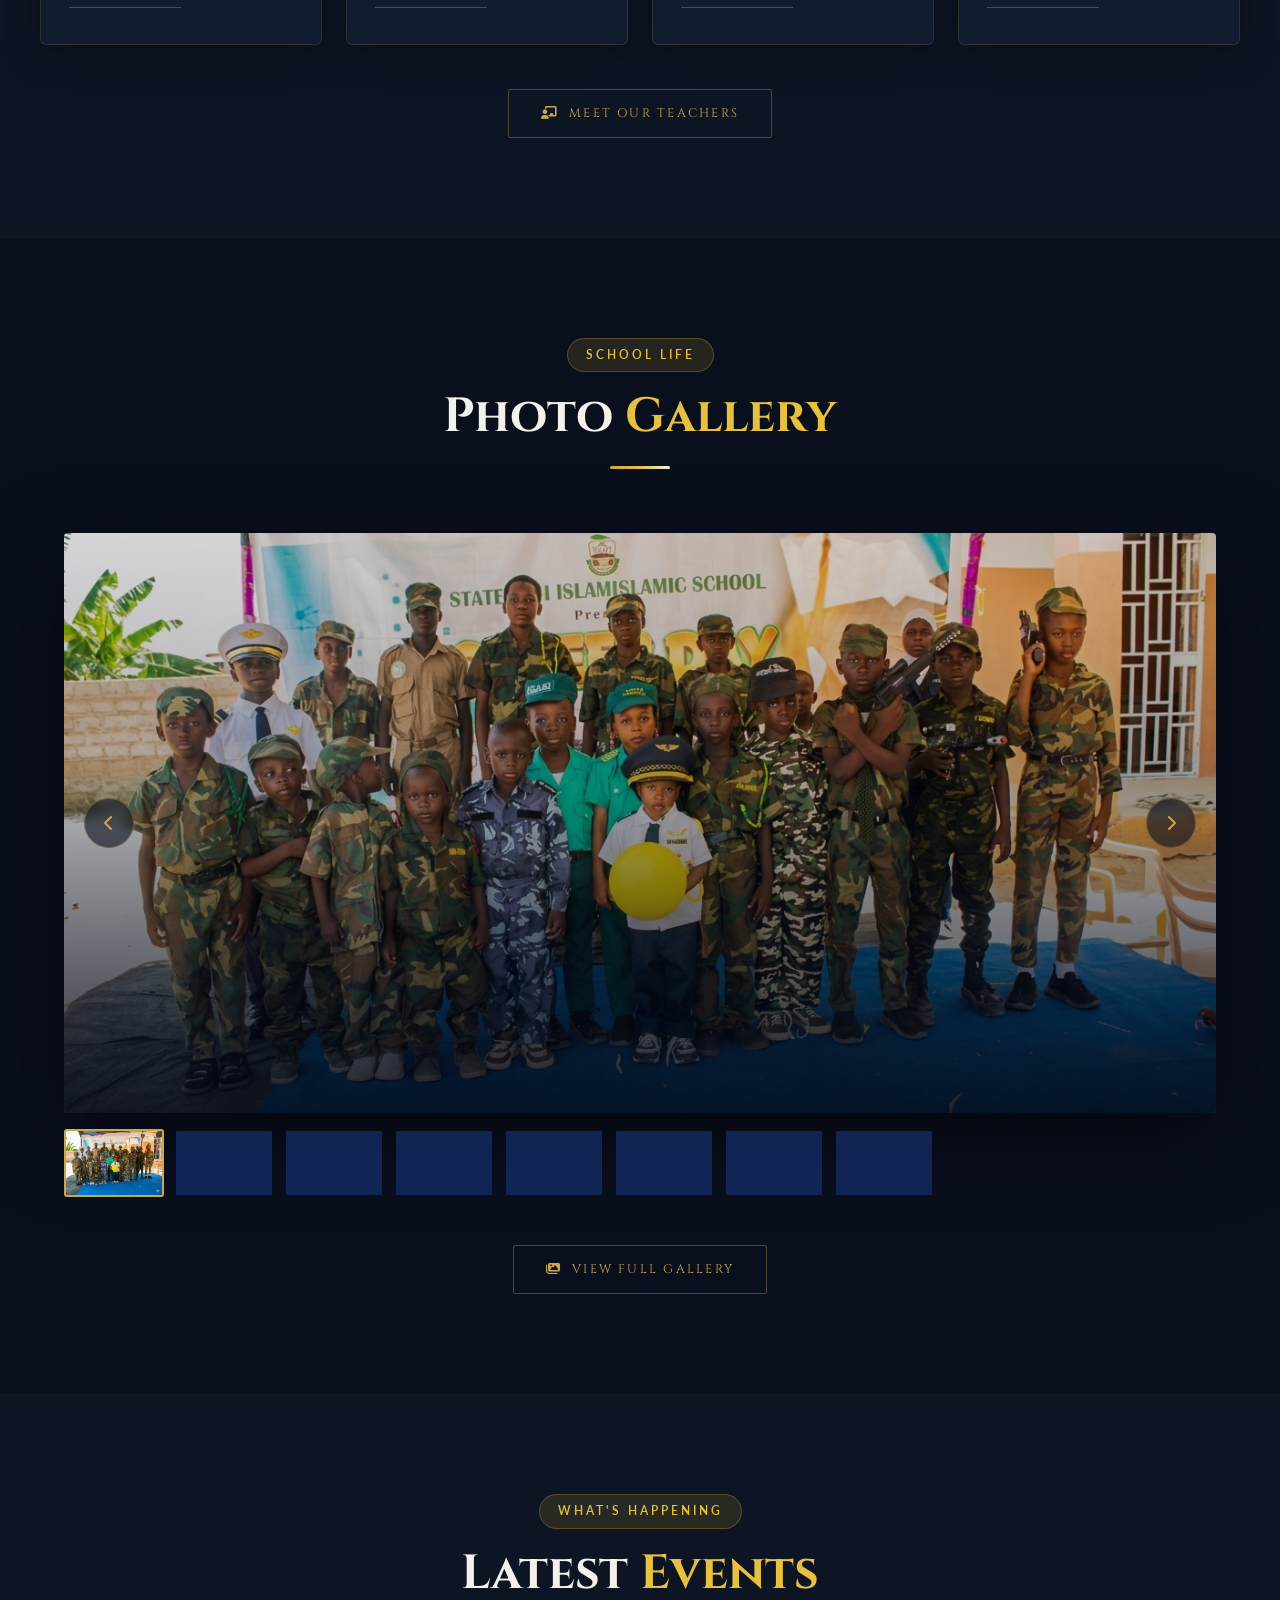
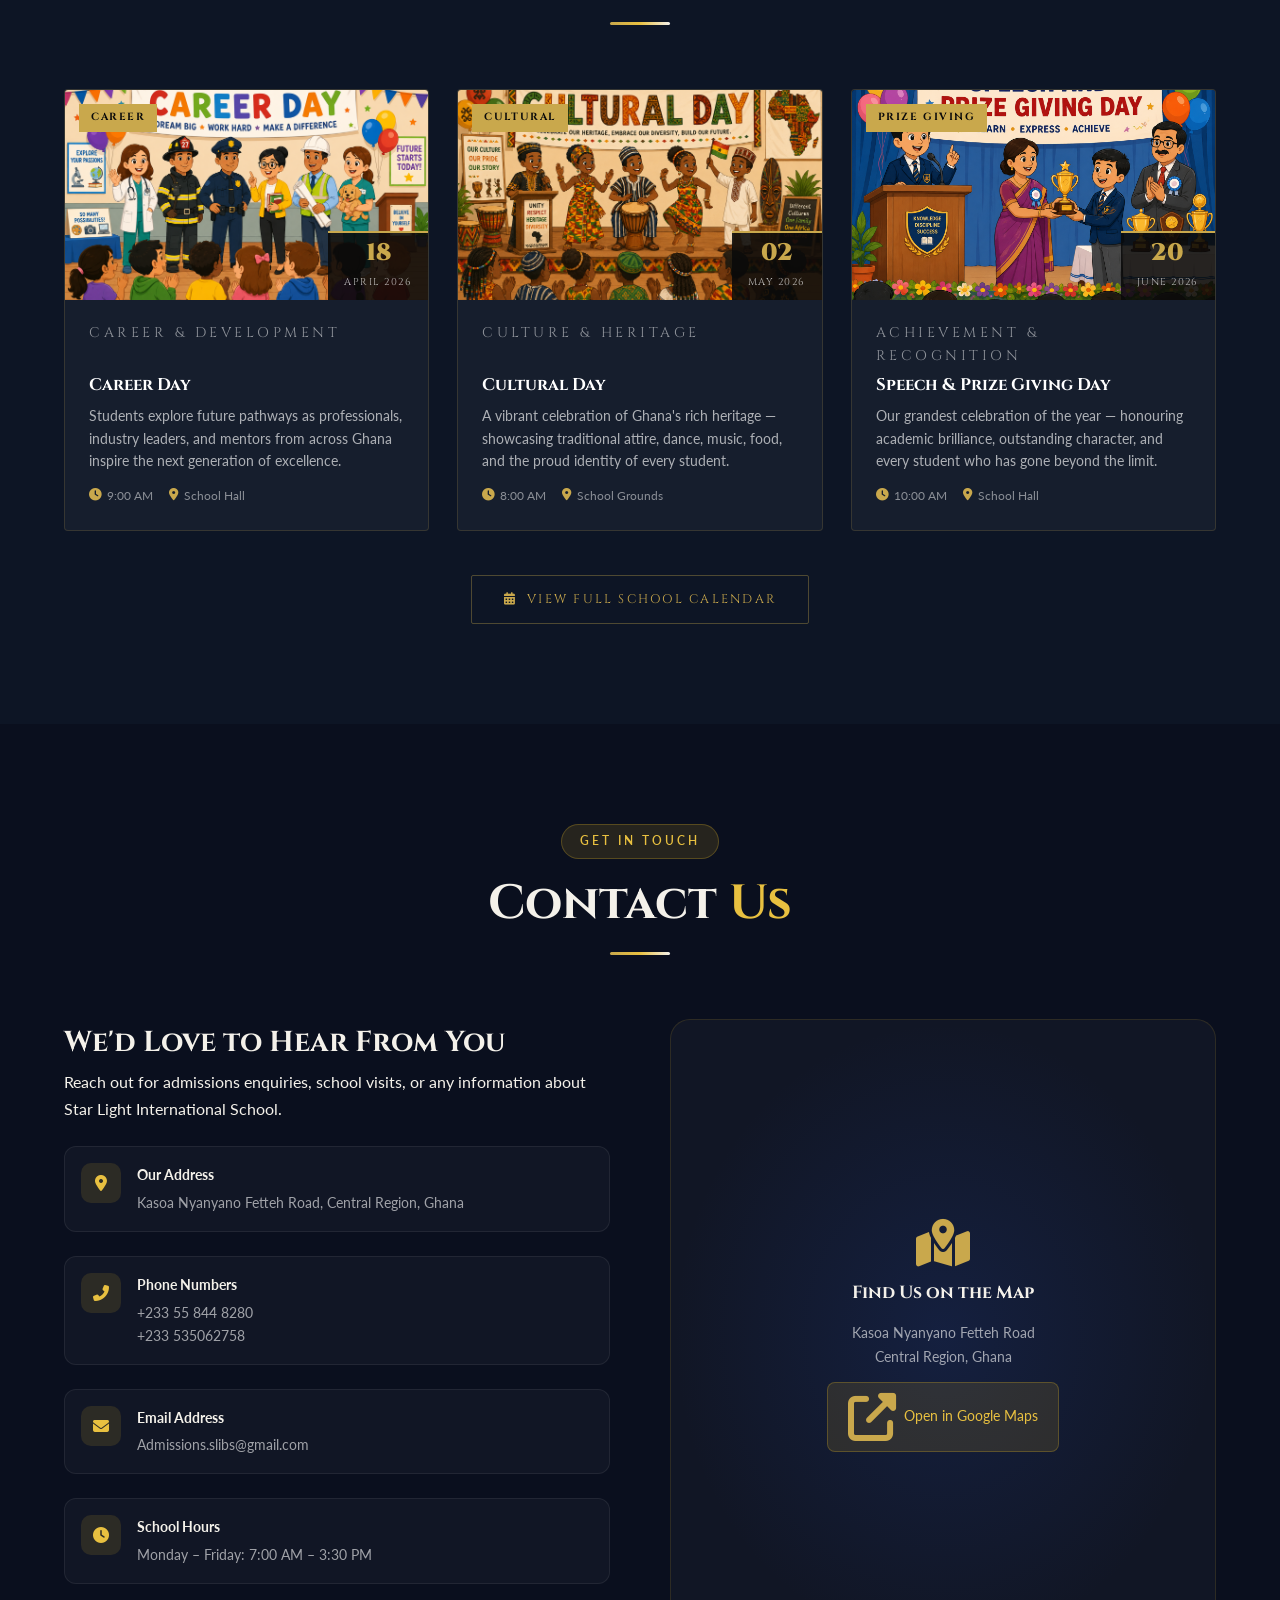
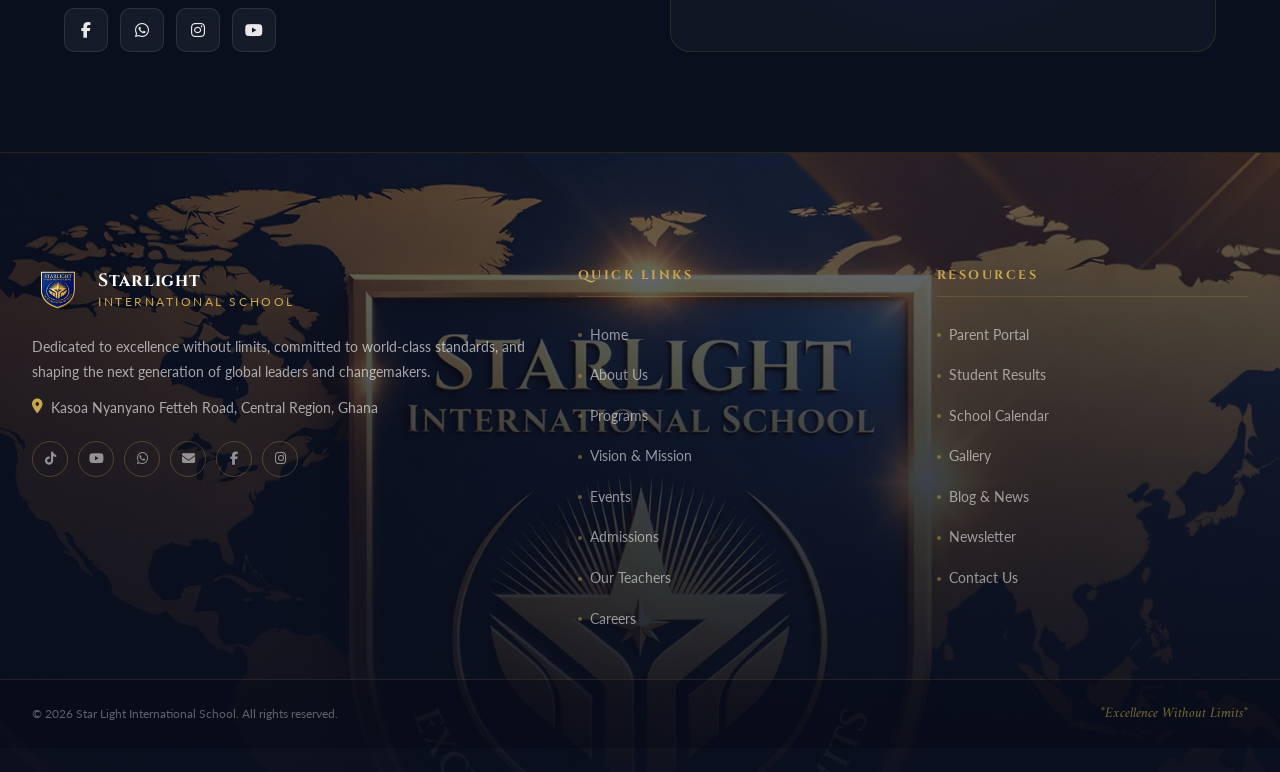
==== commit 8cd28265: "fix: navbar logo and mobile navigation improvements - Stacked navbar logo (badge + full name) for mo" ====
--- a/index.html
+++ b/index.html
@@ -97,6 +97,62 @@
         font-size: 0.58rem;
       }
     }
+
+    /* ══════════════════════════════════════
+       NAVBAR LOGO — OPTION C: STACKED
+    ══════════════════════════════════════ */
+    @media (max-width: 768px) {
+
+      /* Navbar — taller to fit stacked logo */
+      #navbar .nav-container {
+        min-height: 72px !important;
+        padding: 8px 16px !important;
+        align-items: center !important;
+      }
+
+      /* Logo — badge on top, name centred below */
+      .nav-logo {
+        flex-direction: column !important;
+        align-items: center !important;
+        gap: 4px !important;
+        text-decoration: none !important;
+      }
+
+      /* Badge — compact */
+      .nav-logo-badge {
+        width: 38px !important;
+        height: 38px !important;
+      }
+
+      /* Text block — centred column */
+      .nav-logo-text {
+        display: flex !important;
+        flex-direction: column !important;
+        align-items: center !important;
+        gap: 0 !important;
+        text-align: center !important;
+      }
+
+      /* Full name — wraps naturally into two lines */
+      .nav-logo-name {
+        font-size: 0.56rem !important;
+        letter-spacing: 0.06em !important;
+        line-height: 1.3 !important;
+        white-space: normal !important;
+        text-align: center !important;
+        max-width: 150px !important;
+      }
+
+      /* Slogan — hide, too cramped */
+      .nav-logo-slogan {
+        display: none !important;
+      }
+
+      /* Hide top "Apply Now" — bottom nav already has it */
+      .btn-portal {
+        display: none !important;
+      }
+    }
     .preloader-logo-img { width:120px; height:120px; object-fit:contain; }
     .hero-logo-img      { width:150px; height:150px; object-fit:contain;
                           filter:drop-shadow(0 0 20px rgba(201,168,76,0.4)); }
@@ -237,6 +293,395 @@
     @media(max-width:600px){ .slider-arrow { display:none; } }
 
     /* ══════════════════════════════════════
+       HERO — MOBILE POLISH
+    ══════════════════════════════════════ */
+    @media (max-width: 768px) {
+
+      /* Hero section sits behind bottom nav */
+      .hero-section { min-height: 100svh; }
+
+      /* Tighten slide padding on phones */
+      .hero-slide { padding: 0 18px; justify-content: center; }
+
+      /* Logo badge — smaller on phone */
+      .hero-logo-img { width: 90px !important; height: 90px !important; margin-bottom: 10px !important; }
+
+      /* Eyebrow — tighten letter spacing */
+      .hero-slide .slide-eyebrow {
+        font-size: 0.62rem;
+        letter-spacing: 0.22em;
+        margin-bottom: 10px;
+      }
+
+      /* Rule — shorter */
+      .hero-slide .slide-rule { width: 40px; margin-bottom: 14px; }
+
+      /* Headline — controlled scaling */
+      .hero-slide .slide-headline {
+        font-size: clamp(1.7rem, 8vw, 2.6rem);
+        margin-bottom: 14px;
+        line-height: 1.18;
+      }
+
+      /* Sub text — tighter */
+      .hero-slide .slide-sub {
+        font-size: clamp(0.88rem, 3.8vw, 1.05rem);
+        margin-bottom: 22px;
+        line-height: 1.65;
+      }
+
+      /* CTA button — full width feel, easier to tap */
+      .hero-slide .slide-cta {
+        padding: 13px 28px;
+        font-size: 0.72rem;
+        letter-spacing: 0.14em;
+      }
+
+      /* ── Stats bar — 2×2 grid ── */
+      .hero-stats {
+        display: grid !important;
+        grid-template-columns: 1fr 1fr !important;
+        gap: 0 !important;
+        position: relative !important;
+        bottom: auto !important;
+        left: auto !important; right: auto !important;
+        transform: none !important;
+        width: 100% !important;
+        border-radius: 0 !important;
+        margin-top: 0 !important;
+      }
+
+      .stat-card {
+        padding: 16px 12px !important;
+        border-right: 1px solid rgba(201,168,76,0.15) !important;
+        border-bottom: 1px solid rgba(201,168,76,0.15) !important;
+        text-align: center;
+      }
+
+      /* Remove double right border on even cards */
+      .stat-card:nth-child(2),
+      .stat-card:nth-child(4) { border-right: none !important; }
+
+      /* Remove bottom border on last row */
+      .stat-card:nth-child(3),
+      .stat-card:nth-child(4) { border-bottom: none !important; }
+
+      .stat-number {
+        font-size: clamp(1.5rem, 6vw, 2rem) !important;
+        line-height: 1.1 !important;
+      }
+
+      .stat-label {
+        font-size: 0.62rem !important;
+        letter-spacing: 0.12em !important;
+      }
+
+      /* Scroll indicator — tuck above bottom nav */
+      .scroll-indicator {
+        bottom: 80px !important;
+        font-size: 0.65rem !important;
+      }
+
+      /* Dot nav — smaller dots, more padding above bottom nav */
+      .slider-nav { bottom: 80px !important; }
+      .slider-dot { width: 6px; height: 6px; }
+
+      /* Progress bar stays at very bottom of slider */
+      .slider-progress { bottom: 0; }
+    }
+
+    @media (max-width: 420px) {
+      .hero-slide .slide-headline { font-size: clamp(1.5rem, 7.5vw, 2rem); }
+      .hero-logo-img { width: 72px !important; height: 72px !important; }
+    }
+
+    /* ══════════════════════════════════════
+       ABOUT SECTION — MOBILE
+    ══════════════════════════════════════ */
+    @media (max-width: 768px) {
+
+      .about-section { padding-left: 0 !important; padding-right: 0 !important; }
+
+      .about-photo-split {
+        grid-template-columns: 1fr !important;
+        gap: 0 !important;
+      }
+
+      /* Photo panel — shorter on phone, badge repositioned */
+      .about-photo-panel {
+        min-height: 260px !important;
+        border-radius: 0 !important;
+      }
+      .about-photo-badge {
+        bottom: 20px !important;
+        left: 20px !important;
+        padding: 14px 18px !important;
+      }
+      .about-photo-badge .badge-num { font-size: 1.7rem !important; }
+
+      /* Text panel — comfortable padding */
+      .about-text-panel {
+        padding: 36px 22px !important;
+        border-radius: 0 !important;
+      }
+      .about-lead { font-size: 1rem !important; margin-bottom: 14px !important; }
+      .about-body { font-size: 0.96rem !important; line-height: 1.8 !important; }
+
+      /* Highlights — single column */
+      .about-highlights {
+        grid-template-columns: 1fr !important;
+        gap: 10px !important;
+        margin-top: 20px !important;
+      }
+      .highlight-item { font-size: 0.82rem !important; }
+
+      /* Feature cards — 2 columns */
+      .about-feature-row {
+        grid-template-columns: 1fr 1fr !important;
+      }
+      .about-feature-card {
+        padding: 24px 16px !important;
+        border-bottom: 1px solid rgba(201,168,76,0.1) !important;
+      }
+      .about-feature-card:nth-child(2) { border-right: none !important; }
+      .about-feature-card:nth-child(3),
+      .about-feature-card:nth-child(4) { border-bottom: none !important; }
+      .about-feature-card i { font-size: 1.4rem !important; margin-bottom: 10px !important; }
+      .about-feature-card h4 { font-size: 0.78rem !important; }
+      .about-feature-card p  { font-size: 0.74rem !important; }
+    }
+
+    /* ══════════════════════════════════════
+       VISION & MISSION — MOBILE
+    ══════════════════════════════════════ */
+    @media (max-width: 768px) {
+
+      .vm-photo-grid {
+        grid-template-columns: 1fr !important;
+        gap: 20px !important;
+        margin-bottom: 36px !important;
+        padding: 0 16px !important;
+      }
+
+      /* Cards — shorter, content visible without scroll */
+      .vm-photo-card {
+        min-height: 380px !important;
+        border-radius: 6px !important;
+        overflow: hidden !important;
+      }
+
+      .vm-photo-content { padding: 24px 22px 28px !important; }
+      .vm-photo-content h3 { font-size: 1.15rem !important; }
+      .vm-photo-content p  { font-size: 0.9rem !important; line-height: 1.75 !important; margin-bottom: 16px !important; }
+
+      .vm-photo-icon {
+        width: 44px !important; height: 44px !important;
+        font-size: 1rem !important; margin-bottom: 12px !important;
+      }
+
+      .vm-photo-tags { gap: 6px !important; }
+      .vm-photo-tag  { font-size: 0.58rem !important; padding: 4px 10px !important; }
+
+      /* Centre globe row — horizontal on mobile */
+      .vm-center {
+        flex-direction: row !important;
+        justify-content: center !important;
+        gap: 24px !important;
+        padding: 8px 16px !important;
+      }
+      .motto-globe { width: 80px !important; height: 80px !important; flex-shrink: 0; }
+      .globe-ring.r1 { width: 80px !important;  height: 80px !important; }
+      .globe-ring.r2 { width: 58px !important;  height: 58px !important; }
+      .globe-ring.r3 { width: 38px !important;  height: 38px !important; }
+      .globe-core    { width: 30px !important;  height: 30px !important; font-size: 0.8rem !important; }
+      .center-motto  { font-size: 0.92rem !important; max-width: 200px !important; text-align: left !important; }
+
+      /* Core values accordion */
+      .cv-accordion { margin: 28px 16px 0 !important; }
+      .cv-acc-title  { font-size: 0.98rem !important; }
+      .cv-accordion-content p { font-size: 0.92rem !important; }
+    }
+
+    /* ══════════════════════════════════════
+       ACADEMIC PROGRAMS — MOBILE
+    ══════════════════════════════════════ */
+    @media (max-width: 768px) {
+
+      .prog-photo-grid {
+        grid-template-columns: 1fr !important;
+        gap: 18px !important;
+        padding: 0 16px !important;
+        max-width: 100% !important;
+      }
+
+      .prog-photo-card {
+        min-height: unset !important;
+        border-radius: 6px !important;
+      }
+
+      /* Landscape image on top — taller on phone */
+      .prog-photo-bg { height: 180px !important; }
+
+      .prog-photo-content { padding: 22px 20px 26px !important; }
+      .prog-photo-content h3 { font-size: 1rem !important; }
+      .prog-photo-age { font-size: 0.8rem !important; margin-bottom: 12px !important; }
+      .prog-photo-content p { font-size: 0.84rem !important; line-height: 1.6 !important; margin-bottom: 16px !important; }
+      .prog-photo-badge { font-size: 0.6rem !important; padding: 4px 12px !important; margin-bottom: 12px !important; }
+      .prog-photo-link { font-size: 0.68rem !important; }
+    }
+
+    @media (max-width: 480px) {
+      /* 2-col program grid on mid-size phones */
+      .prog-photo-grid { grid-template-columns: 1fr !important; }
+    }
+
+    /* ══════════════════════════════════════
+       CONTACT & FOOTER — MOBILE
+    ══════════════════════════════════════ */
+    @media (max-width: 768px) {
+      .contact-grid {
+        grid-template-columns: 1fr !important;
+        gap: 28px !important;
+        padding: 0 16px !important;
+      }
+      .contact-info { gap: 18px !important; }
+      .contact-item { gap: 12px !important; }
+      .ci-icon {
+        width: 40px !important; height: 40px !important;
+        font-size: 0.9rem !important; flex-shrink: 0 !important;
+      }
+      .ci-text h5 { font-size: 0.82rem !important; }
+      .ci-text p  { font-size: 0.84rem !important; }
+      .map-embed  { min-height: 220px !important; border-radius: 6px !important; }
+
+      /* Footer */
+      .footer-slide-inner {
+        grid-template-columns: 1fr !important;
+        padding: 40px 20px 0 !important;
+        gap: 32px !important;
+      }
+      .footer-bottom-bar {
+        flex-direction: column !important;
+        text-align: center !important;
+        padding: 18px 20px !important;
+        margin-bottom: 72px !important; /* lift above bottom nav */
+      }
+      .footer-logo-row img { width: 42px !important; height: 42px !important; }
+      .footer-logo-row .fl-name { font-size: 0.95rem !important; }
+    }
+
+    /* ══════════════════════════════════════
+       SCROLL TO TOP BUTTON
+    ══════════════════════════════════════ */
+    .scroll-top-btn {
+      display: none;
+      position: fixed;
+      right: 18px;
+      bottom: 82px; /* sits just above bottom nav on mobile */
+      width: 42px; height: 42px;
+      border-radius: 50%;
+      background: linear-gradient(135deg, var(--royal, #1a3d8f), var(--gold, #c9a84c));
+      border: none; color: #fff;
+      font-size: 0.9rem;
+      align-items: center; justify-content: center;
+      cursor: pointer; z-index: 1500;
+      box-shadow: 0 4px 18px rgba(0,0,0,0.45);
+      opacity: 0; transform: translateY(12px) scale(0.9);
+      transition: opacity 0.3s ease, transform 0.3s ease;
+      -webkit-tap-highlight-color: transparent;
+    }
+    .scroll-top-btn.visible {
+      opacity: 1; transform: translateY(0) scale(1);
+    }
+    .scroll-top-btn:active {
+      transform: scale(0.88);
+    }
+    @media (min-width: 769px) {
+      /* On desktop — sits lower right, no bottom nav offset */
+      .scroll-top-btn {
+        bottom: 28px; right: 24px;
+        width: 46px; height: 46px;
+      }
+    }
+
+    /* ══════════════════════════════════════
+       GLOBAL TOUCH TARGET POLISH
+    ══════════════════════════════════════ */
+    @media (max-width: 768px) {
+
+      /* Ensure all interactive elements meet 44px minimum tap target */
+      .slider-dot { width: 32px; height: 32px; border-radius: 50%; background: transparent; display: flex; align-items: center; justify-content: center; }
+      .slider-dot::after { content: ''; display: block; width: 8px; height: 8px; border-radius: 50%; background: rgba(255,255,255,0.35); transition: background 0.3s, transform 0.3s; }
+      .slider-dot.active::after { background: var(--gold, #c9a84c); transform: scale(1.4); }
+
+      /* Social links — bigger tap area */
+      .social-link, .footer-socials a {
+        width: 44px !important; height: 44px !important;
+      }
+
+      /* Section CTA — full width on very small phones */
+      .section-cta-wrap { padding: 0 16px !important; }
+
+      /* Navbar hamburger — larger tap zone */
+      .hamburger {
+        width: 44px !important; height: 44px !important;
+        display: flex !important; align-items: center !important; justify-content: center !important;
+      }
+
+      /* Apply Now button in navbar */
+      .btn-portal {
+        font-size: 0.68rem !important;
+        padding: 10px 14px !important;
+        letter-spacing: 0.1em !important;
+      }
+
+      /* Smooth scroll behaviour */
+      html { scroll-behavior: smooth; scroll-padding-bottom: 72px; }
+
+      /* Remove tap flash on all links */
+      a, button { -webkit-tap-highlight-color: transparent; }
+
+      /* Pull sections away from edges */
+      .section-padding { padding-left: 0 !important; padding-right: 0 !important; }
+
+      /* Core values container */
+      .core-values.container { padding: 0 !important; }
+
+      /* Prevent horizontal scroll */
+      body { overflow-x: hidden; }
+    }
+
+    /* ══════════════════════════════════════
+       GALLERY & EVENTS — MOBILE
+    ══════════════════════════════════════ */
+    @media (max-width: 768px) {
+
+      /* Gallery slideshow height */
+      .gallery-slideshow { height: 320px !important; border-radius: 0 !important; }
+      .gallery-caption-title { font-size: 0.95rem !important; }
+      .gallery-caption-sub   { font-size: 0.74rem !important; }
+      .gallery-slide-caption { padding: 18px 16px !important; }
+
+      /* Events — single column */
+      .events-grid {
+        grid-template-columns: 1fr !important;
+        gap: 18px !important;
+        padding: 0 16px !important;
+      }
+      .event-img-wrap { height: 180px !important; }
+      .event-body { padding: 18px 18px 20px !important; }
+      .event-body h4 { font-size: 0.98rem !important; }
+      .event-body > p { font-size: 0.84rem !important; }
+
+      /* Section headers */
+      .section-header { padding: 0 16px !important; }
+      .section-title  { font-size: clamp(1.4rem, 6vw, 2rem) !important; }
+
+      /* Section CTA buttons */
+      .section-cta { font-size: 0.7rem !important; padding: 12px 24px !important; } 
+    }
+
+    /* ══════════════════════════════════════
        SHARED SECTION STYLES
     ══════════════════════════════════════ */
     .section-cta-wrap { text-align:center; margin-top:44px; }
@@ -571,6 +1016,215 @@
     @media(max-width:600px) {
       .cv-accordion-content { padding-left: 4px; }
       .cv-acc-title { font-size: 1rem; }
+    }
+
+    /* ══════════════════════════════════════
+       MOBILE DRAWER MENU IMPROVEMENTS
+    ══════════════════════════════════════ */
+    @media (max-width: 768px) {
+
+      /* Backdrop overlay */
+      .nav-backdrop {
+        display: none;
+        position: fixed; inset: 0;
+        background: rgba(5,8,20,0.72);
+        backdrop-filter: blur(4px);
+        -webkit-backdrop-filter: blur(4px);
+        z-index: 1099;
+        opacity: 0;
+        transition: opacity 0.3s ease;
+      }
+      .nav-backdrop.visible {
+        display: block;
+        opacity: 1;
+      }
+
+      /* Override existing mobile-menu with slide-in drawer */
+      #mobileMenu {
+        position: fixed !important;
+        top: 0 !important; right: 0 !important;
+        bottom: 0 !important;
+        width: min(80vw, 300px) !important;
+        height: 100vh !important;
+        background: rgba(5,8,20,0.98) !important;
+        border-left: 1px solid rgba(201,168,76,0.25) !important;
+        transform: translateX(110%) !important;
+        transition: transform 0.38s cubic-bezier(0.4,0,0.2,1) !important;
+        z-index: 1100 !important;
+        overflow-y: auto !important;
+        padding: 0 !important;
+        display: flex !important;
+        flex-direction: column !important;
+        visibility: visible !important;
+        left: auto !important;
+        box-shadow: -8px 0 40px rgba(0,0,0,0.55) !important;
+      }
+      #mobileMenu.open {
+        transform: translateX(0%) !important;
+      }
+
+      /* Drawer header */
+      .mob-drawer-header {
+        display: flex;
+        align-items: center; justify-content: space-between;
+        padding: 20px 24px;
+        border-bottom: 1px solid rgba(201,168,76,0.15);
+        flex-shrink: 0;
+      }
+      .mob-drawer-logo {
+        display: flex; align-items: center; gap: 10px;
+      }
+      .mob-drawer-logo img {
+        width: 38px; height: 38px; object-fit: contain;
+      }
+      .mob-drawer-logo span {
+        font-family: 'Cinzel', serif;
+        font-size: 0.72rem; font-weight: 700;
+        letter-spacing: 0.06em; color: #fff;
+        line-height: 1.3;
+      }
+      .mob-drawer-logo small {
+        display: block;
+        font-family: 'Cinzel', serif;
+        font-size: 0.56rem; letter-spacing: 0.18em;
+        color: var(--gold, #c9a84c);
+        text-transform: uppercase;
+      }
+      .mob-drawer-close {
+        width: 36px; height: 36px; border-radius: 50%;
+        background: rgba(201,168,76,0.1);
+        border: 1px solid rgba(201,168,76,0.3);
+        color: var(--gold, #c9a84c); font-size: 1rem;
+        display: flex; align-items: center; justify-content: center;
+        cursor: pointer; transition: background 0.25s;
+        flex-shrink: 0;
+        -webkit-tap-highlight-color: transparent;
+      }
+      .mob-drawer-close:active { background: rgba(201,168,76,0.25); }
+
+      /* Nav links inside drawer */
+      #mobileMenu ul {
+        list-style: none; margin: 0; padding: 12px 0;
+        flex: 1;
+      }
+      #mobileMenu ul li a {
+        display: flex; align-items: center; gap: 14px;
+        padding: 14px 24px;
+        font-family: 'Cinzel', serif; font-size: 0.82rem;
+        letter-spacing: 0.06em; color: rgba(255,255,255,0.7);
+        text-decoration: none;
+        border-left: 3px solid transparent;
+        transition: color 0.25s, background 0.25s, border-color 0.25s;
+        -webkit-tap-highlight-color: transparent;
+      }
+      #mobileMenu ul li a:active,
+      #mobileMenu ul li a:hover {
+        color: var(--gold, #c9a84c);
+        background: rgba(201,168,76,0.06);
+        border-left-color: var(--gold, #c9a84c);
+      }
+
+      /* Drawer footer — Apply Now button */
+      .mob-drawer-footer {
+        padding: 20px 24px;
+        border-top: 1px solid rgba(201,168,76,0.15);
+        flex-shrink: 0;
+      }
+      .mob-drawer-apply {
+        display: flex; align-items: center; justify-content: center; gap: 10px;
+        width: 100%; padding: 14px;
+        background: linear-gradient(135deg, var(--royal, #1a3d8f), var(--gold, #c9a84c));
+        color: #fff; font-family: 'Cinzel', serif;
+        font-size: 0.78rem; letter-spacing: 0.15em;
+        text-transform: uppercase; text-decoration: none;
+        border-radius: 3px; font-weight: 700;
+        transition: opacity 0.25s;
+        -webkit-tap-highlight-color: transparent;
+      }
+      .mob-drawer-apply:active { opacity: 0.85; }
+    }
+
+    /* ══════════════════════════════════════
+       MOBILE BOTTOM NAV BAR
+    ══════════════════════════════════════ */
+    .mob-bottom-nav { display: none; }
+
+    @media (max-width: 768px) {
+      body { padding-bottom: 72px; }
+
+      .mob-bottom-nav {
+        display: flex;
+        position: fixed;
+        bottom: 0; left: 0; right: 0;
+        height: 64px;
+        background: rgba(5,8,20,0.97);
+        border-top: 1px solid rgba(201,168,76,0.25);
+        backdrop-filter: blur(16px);
+        -webkit-backdrop-filter: blur(16px);
+        z-index: 2000;
+        align-items: stretch;
+        box-shadow: 0 -4px 24px rgba(0,0,0,0.45);
+      }
+
+      .mob-nav-item {
+        flex: 1;
+        display: flex; flex-direction: column;
+        align-items: center; justify-content: center;
+        gap: 4px; text-decoration: none;
+        color: rgba(255,255,255,0.42);
+        font-family: 'Cinzel', serif;
+        font-size: 0.52rem; letter-spacing: 0.08em;
+        text-transform: uppercase;
+        transition: color 0.25s;
+        position: relative;
+        border: none; background: none;
+        cursor: pointer; padding: 0;
+        -webkit-tap-highlight-color: transparent;
+      }
+
+      .mob-nav-item i {
+        font-size: 1.18rem;
+        transition: color 0.25s, transform 0.25s;
+        line-height: 1;
+      }
+
+      .mob-nav-item span { line-height: 1; }
+
+      /* Gold top-line indicator on active tab */
+      .mob-nav-item::before {
+        content: '';
+        position: absolute;
+        top: 0; left: 18%; right: 18%;
+        height: 2px;
+        background: var(--gold, #c9a84c);
+        border-radius: 0 0 3px 3px;
+        transform: scaleX(0);
+        transition: transform 0.3s ease;
+      }
+
+      .mob-nav-item.active { color: var(--gold, #c9a84c); }
+      .mob-nav-item.active i { transform: translateY(-2px); }
+      .mob-nav-item.active::before { transform: scaleX(1); }
+      .mob-nav-item:active i { transform: scale(0.88); }
+
+      /* Centre Apply button — raised gold circle */
+      .mob-nav-item.mob-nav-cta { color: var(--gold, #c9a84c); }
+      .mob-nav-item.mob-nav-cta::before { display: none; }
+
+      .mob-nav-dot {
+        width: 44px; height: 44px; border-radius: 50%;
+        background: linear-gradient(135deg, var(--royal, #1a3d8f), var(--gold, #c9a84c));
+        display: flex; align-items: center; justify-content: center;
+        box-shadow: 0 4px 18px rgba(201,168,76,0.38);
+        margin-bottom: 2px;
+        transition: transform 0.25s, box-shadow 0.25s;
+      }
+      .mob-nav-item.mob-nav-cta:active .mob-nav-dot {
+        transform: scale(0.91);
+        box-shadow: 0 2px 8px rgba(201,168,76,0.18);
+      }
+      .mob-nav-item.mob-nav-cta i { color: #fff; font-size: 1rem; }
+      .mob-nav-item.mob-nav-cta span { font-size: 0.5rem; }
     }
 
   </style>
@@ -1686,6 +2340,34 @@
       <p class="footer-motto-text">"Excellence Without Limits"</p>
     </div>
   </footer>
+  <!-- ═══ SCROLL TO TOP BUTTON ═══ -->
+  <button class="scroll-top-btn" id="scrollTopBtn" aria-label="Scroll to top">
+    <i class="fas fa-chevron-up"></i>
+  </button>
+
+  <!-- ═══ MOBILE DRAWER BACKDROP ═══ -->
+  <div class="nav-backdrop" id="navBackdrop"></div>
+
+  <!-- ═══ MOBILE BOTTOM NAV BAR ═══ -->
+  <nav class="mob-bottom-nav" id="mobBottomNav" aria-label="Mobile navigation">
+    <a href="#home"      class="mob-nav-item active" data-section="home">
+      <i class="fas fa-home"></i><span>Home</span>
+    </a>
+    <button class="mob-nav-item" id="mobMenuTab" aria-label="Open menu">
+      <i class="fas fa-bars"></i><span>Menu</span>
+    </button>
+    <a href="admissions.html" class="mob-nav-item mob-nav-cta">
+      <div class="mob-nav-dot"><i class="fas fa-user-graduate"></i></div>
+      <span>Apply</span>
+    </a>
+    <a href="#academics" class="mob-nav-item" data-section="academics">
+      <i class="fas fa-book-open"></i><span>Academics</span>
+    </a>
+    <a href="#contact"   class="mob-nav-item" data-section="contact">
+      <i class="fas fa-phone-alt"></i><span>Contact</span>
+    </a>
+  </nav>
+
   <script src="script.js"></script>
   <script>
   
@@ -1952,5 +2634,156 @@
   })();
 
   </script>
+  <script>
+  /* ════ MOBILE BOTTOM NAV — ACTIVE STATE ON SCROLL ════ */
+  (function () {
+    if (window.innerWidth > 768) return;
+    var navItems = document.querySelectorAll('.mob-nav-item[data-section]');
+    var sections = ['home','about','academics','vision-mission','events','contact'];
+
+    function onScroll() {
+      var scrollY = window.scrollY + window.innerHeight * 0.38;
+      var current = sections[0];
+      sections.forEach(function (id) {
+        var el = document.getElementById(id);
+        if (el && el.offsetTop <= scrollY) current = id;
+      });
+      navItems.forEach(function (item) {
+        item.classList.toggle('active', item.dataset.section === current);
+      });
+    }
+
+    window.addEventListener('scroll', onScroll, { passive: true });
+    onScroll();
+  })();
+  </script>
+<script>
+  /* ════ MOBILE DRAWER MENU ENHANCEMENTS ════ */
+  (function () {
+    var hamburger = document.getElementById('hamburger');
+    var menu      = document.getElementById('mobileMenu');
+    var backdrop  = document.getElementById('navBackdrop');
+    if (!menu || !hamburger) return;
+
+    /* Build drawer header */
+    var header = document.createElement('div');
+    header.className = 'mob-drawer-header';
+    header.innerHTML =
+      '<div class="mob-drawer-logo">' +
+        '<img src="starlight-badge.png" alt="Starlight Badge" />' +
+        '<div><span>Starlight</span><small>International School</small></div>' +
+      '</div>' +
+      '<button class="mob-drawer-close" id="mobDrawerClose" aria-label="Close menu">' +
+        '<i class="fas fa-times"></i>' +
+      '</button>';
+    menu.insertBefore(header, menu.firstChild);
+
+    /* Build drawer footer */
+    var footer = document.createElement('div');
+    footer.className = 'mob-drawer-footer';
+    footer.innerHTML =
+      '<a href="admissions.html" class="mob-drawer-apply">' +
+        '<i class="fas fa-user-graduate"></i> Apply Now' +
+      '</a>';
+    menu.appendChild(footer);
+
+    /* Open / close helpers */
+    function openMenu() {
+      menu.classList.add('open');
+      backdrop.classList.add('visible');
+      document.body.style.overflow = 'hidden';
+      hamburger.setAttribute('aria-expanded', 'true');
+    }
+    function closeMenu() {
+      menu.classList.remove('open');
+      backdrop.classList.remove('visible');
+      document.body.style.overflow = '';
+      hamburger.setAttribute('aria-expanded', 'false');
+    }
+
+    /* Hamburger toggles drawer */
+    hamburger.addEventListener('click', function () {
+      menu.classList.contains('open') ? closeMenu() : openMenu();
+    });
+
+    /* Bottom nav Menu tab — also opens drawer */
+    var menuTab = document.getElementById('mobMenuTab');
+    if (menuTab) {
+      menuTab.addEventListener('click', function () {
+        menu.classList.contains('open') ? closeMenu() : openMenu();
+      });
+    }
+
+    /* Bottom nav Menu tab — also opens drawer */
+    var menuTab = document.getElementById('mobMenuTab');
+    if (menuTab) {
+      menuTab.addEventListener('click', function () {
+        menu.classList.contains('open') ? closeMenu() : openMenu();
+      });
+    }
+
+    /* Close button inside drawer */
+    document.getElementById('mobDrawerClose').addEventListener('click', closeMenu);
+
+    /* Tap backdrop to close */
+    backdrop.addEventListener('click', closeMenu);
+
+    /* Tap any link inside drawer — close after brief delay */
+    menu.querySelectorAll('a').forEach(function (link) {
+      link.addEventListener('click', function () {
+        setTimeout(closeMenu, 200);
+      });
+    });
+
+    /* Swipe left to close */
+    var swipeStartX = 0;
+    menu.addEventListener('touchstart', function (e) {
+      swipeStartX = e.touches[0].clientX;
+    }, { passive: true });
+    menu.addEventListener('touchend', function (e) {
+      if (swipeStartX - e.changedTouches[0].clientX > 60) closeMenu();
+    });
+
+    /* Close on Escape key */
+    document.addEventListener('keydown', function (e) {
+      if (e.key === 'Escape') closeMenu();
+    });
+  })();
+  </script>  
+  <script>
+  /* ════ SCROLL TO TOP BUTTON ════ */
+  (function () {
+    var btn = document.getElementById('scrollTopBtn');
+    if (!btn) return;
+
+    /* Show after scrolling 400px */
+    window.addEventListener('scroll', function () {
+      if (window.scrollY > 400) {
+        btn.style.display = 'flex';
+        setTimeout(function () { btn.classList.add('visible'); }, 10);
+      } else {
+        btn.classList.remove('visible');
+        setTimeout(function () { btn.style.display = 'none'; }, 320);
+      }
+    }, { passive: true });
+
+    /* Smooth scroll to top */
+    btn.addEventListener('click', function () {
+      window.scrollTo({ top: 0, behavior: 'smooth' });
+    });
+  })();
+
+  /* ════ PULL-TO-REFRESH PREVENTION (prevents accidental refresh) ════ */
+  (function () {
+    var lastY = 0;
+    document.addEventListener('touchmove', function (e) {
+      var y = e.touches[0].clientY;
+      if (document.scrollingElement.scrollTop === 0 && y > lastY) {
+        e.preventDefault();
+      }
+      lastY = y;
+    }, { passive: false });
+  })();
+  </script>
 </body>
-</html> + </html> 
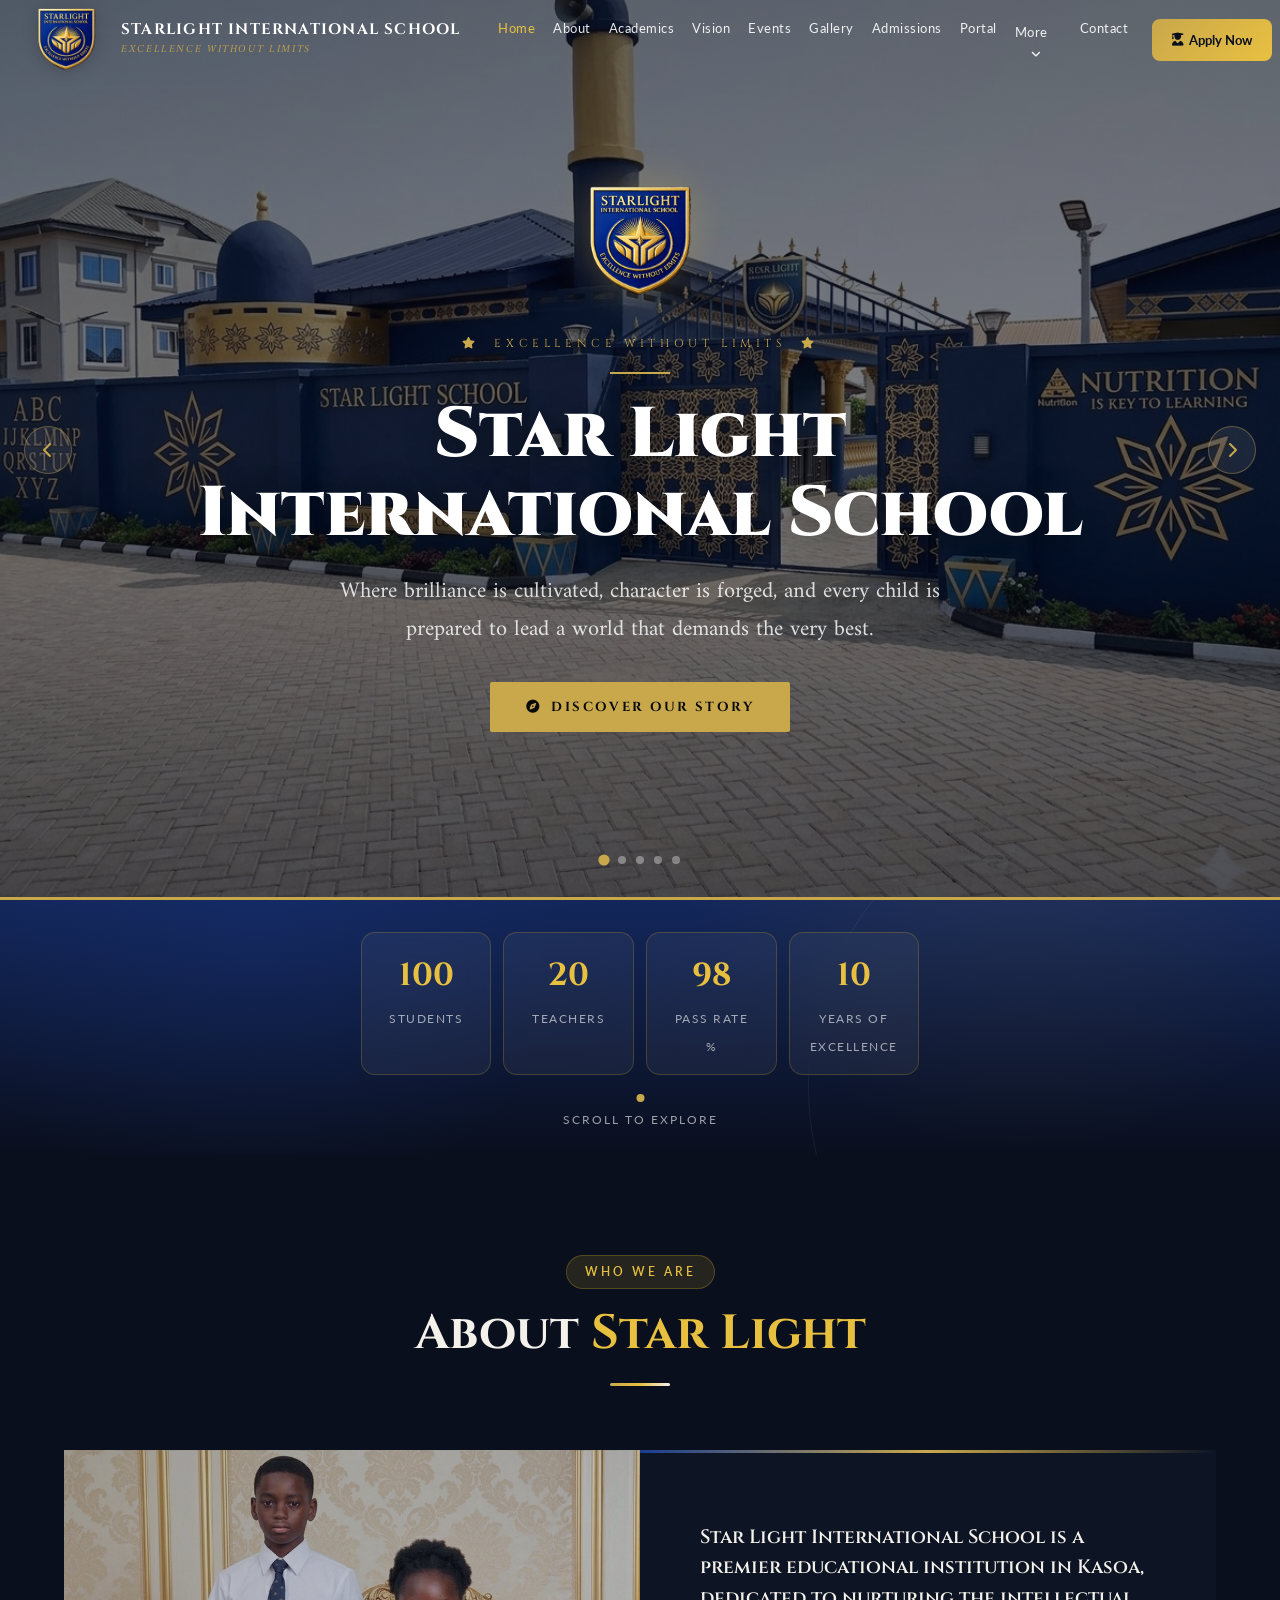
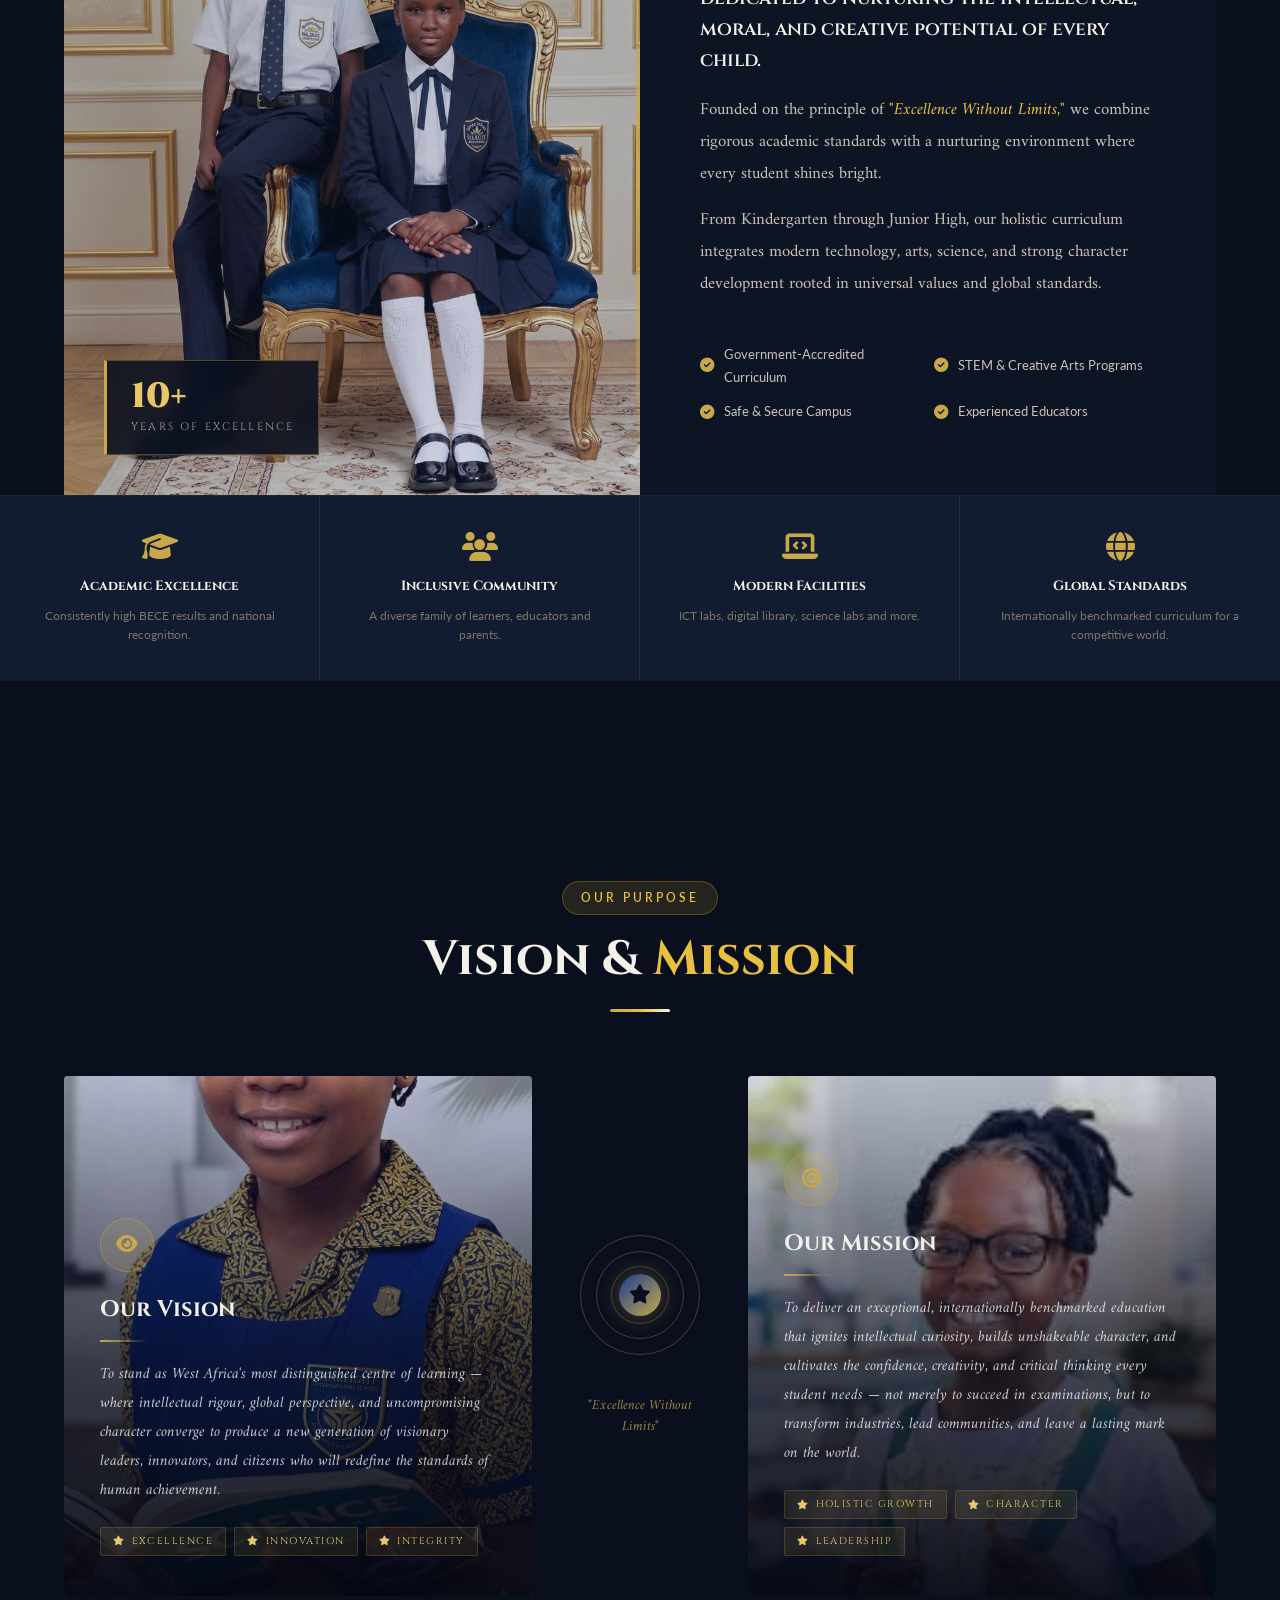
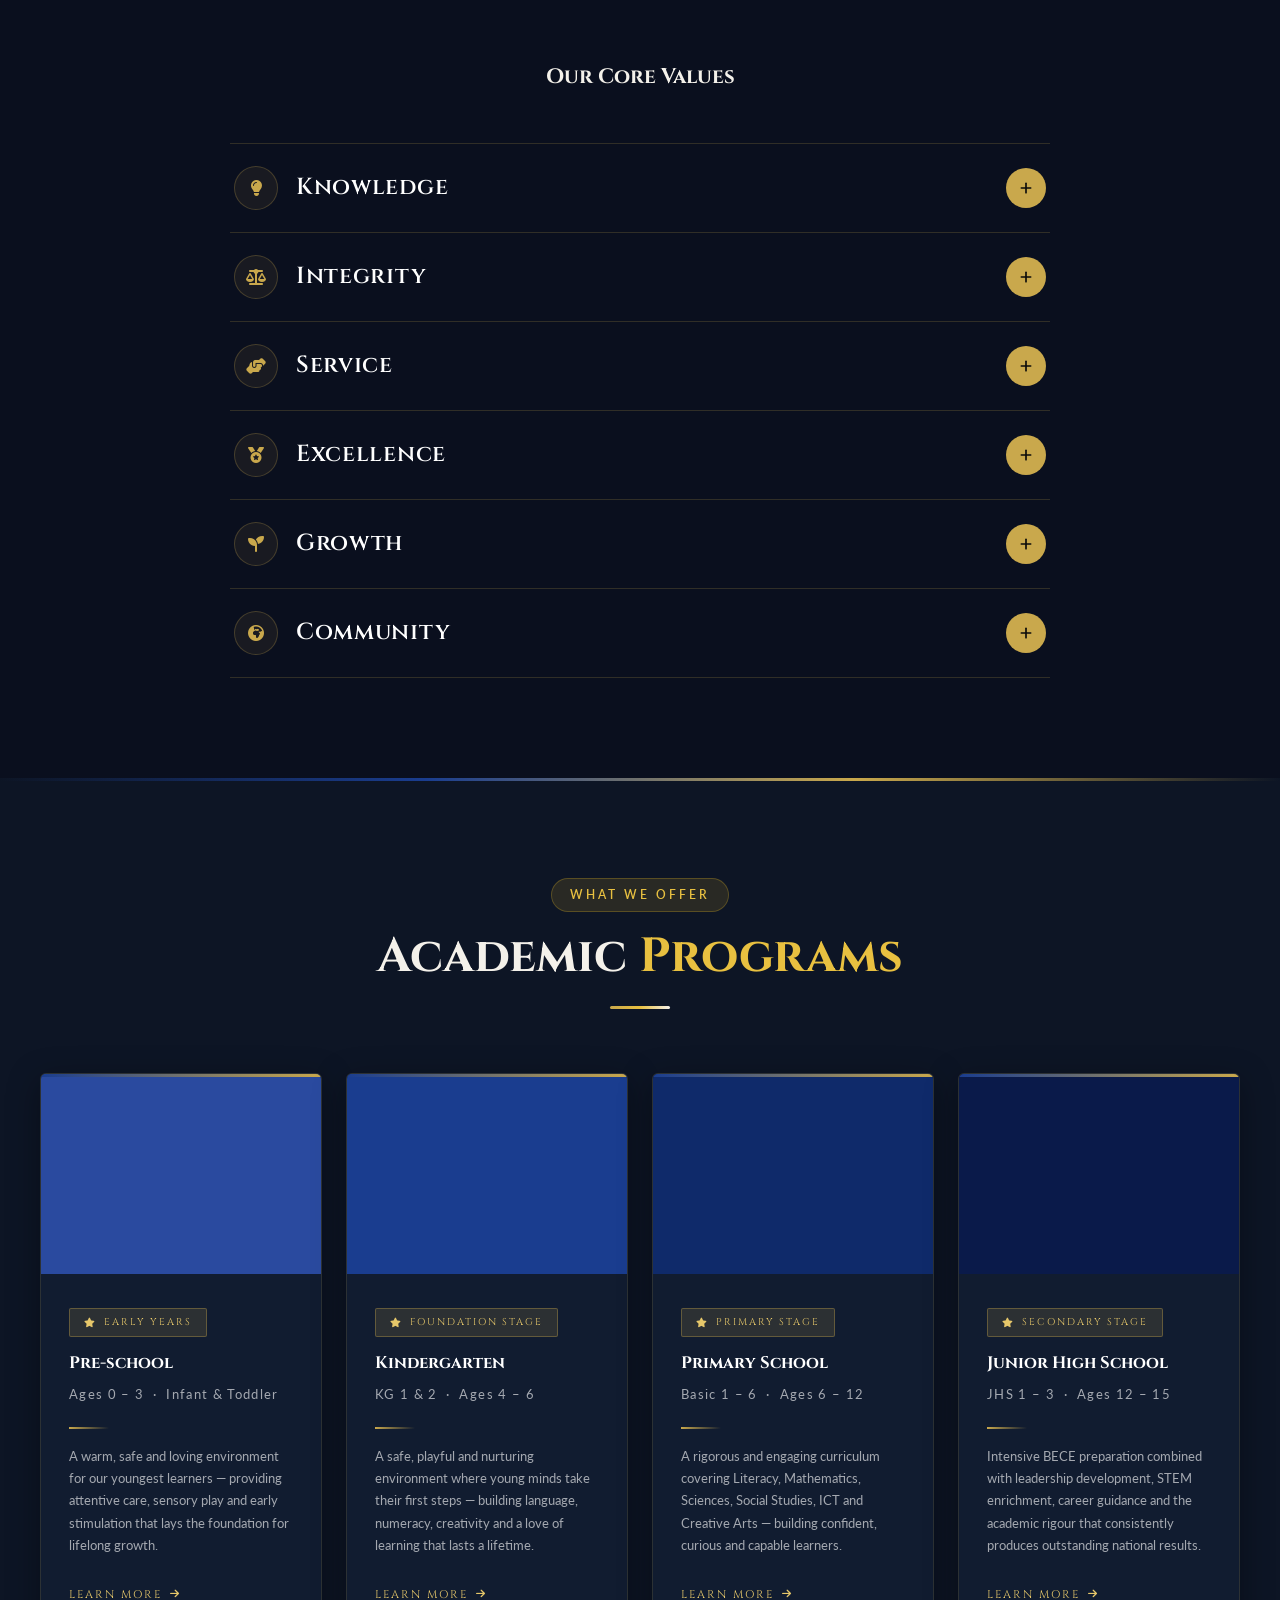
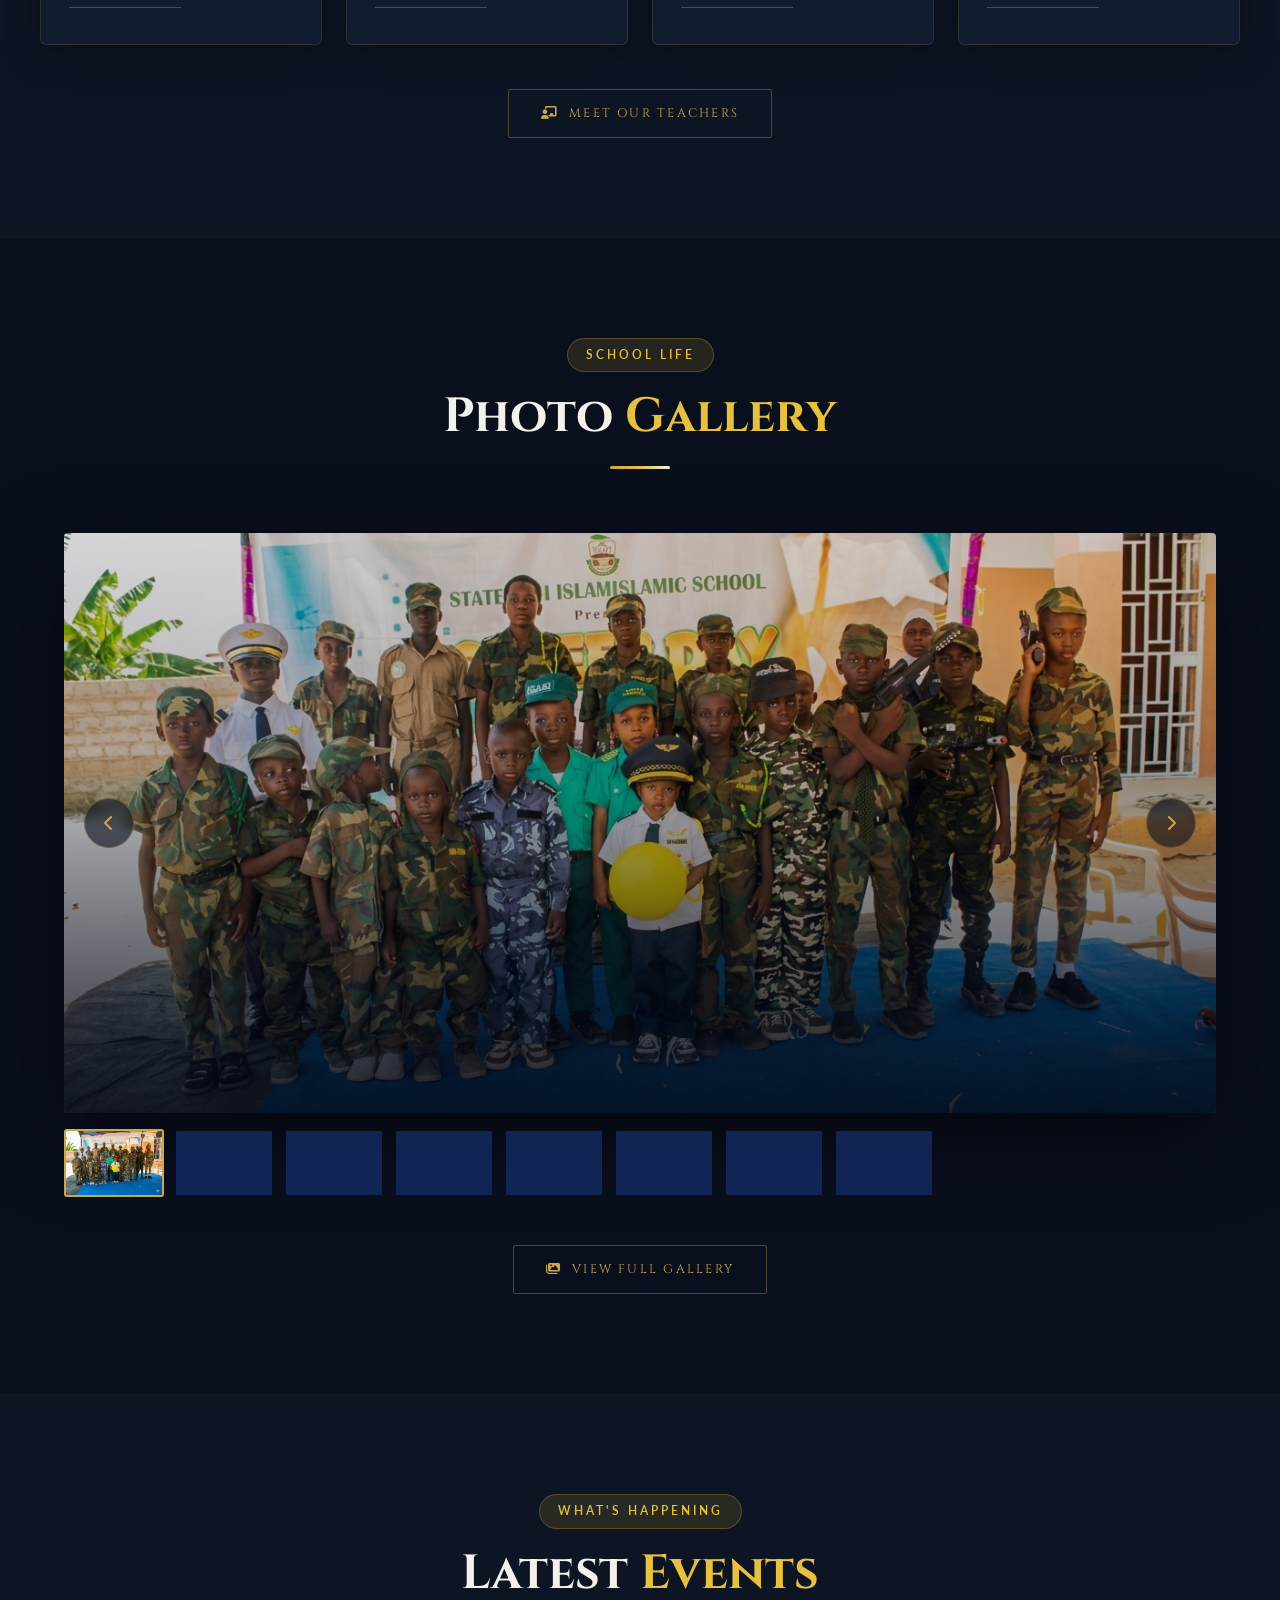
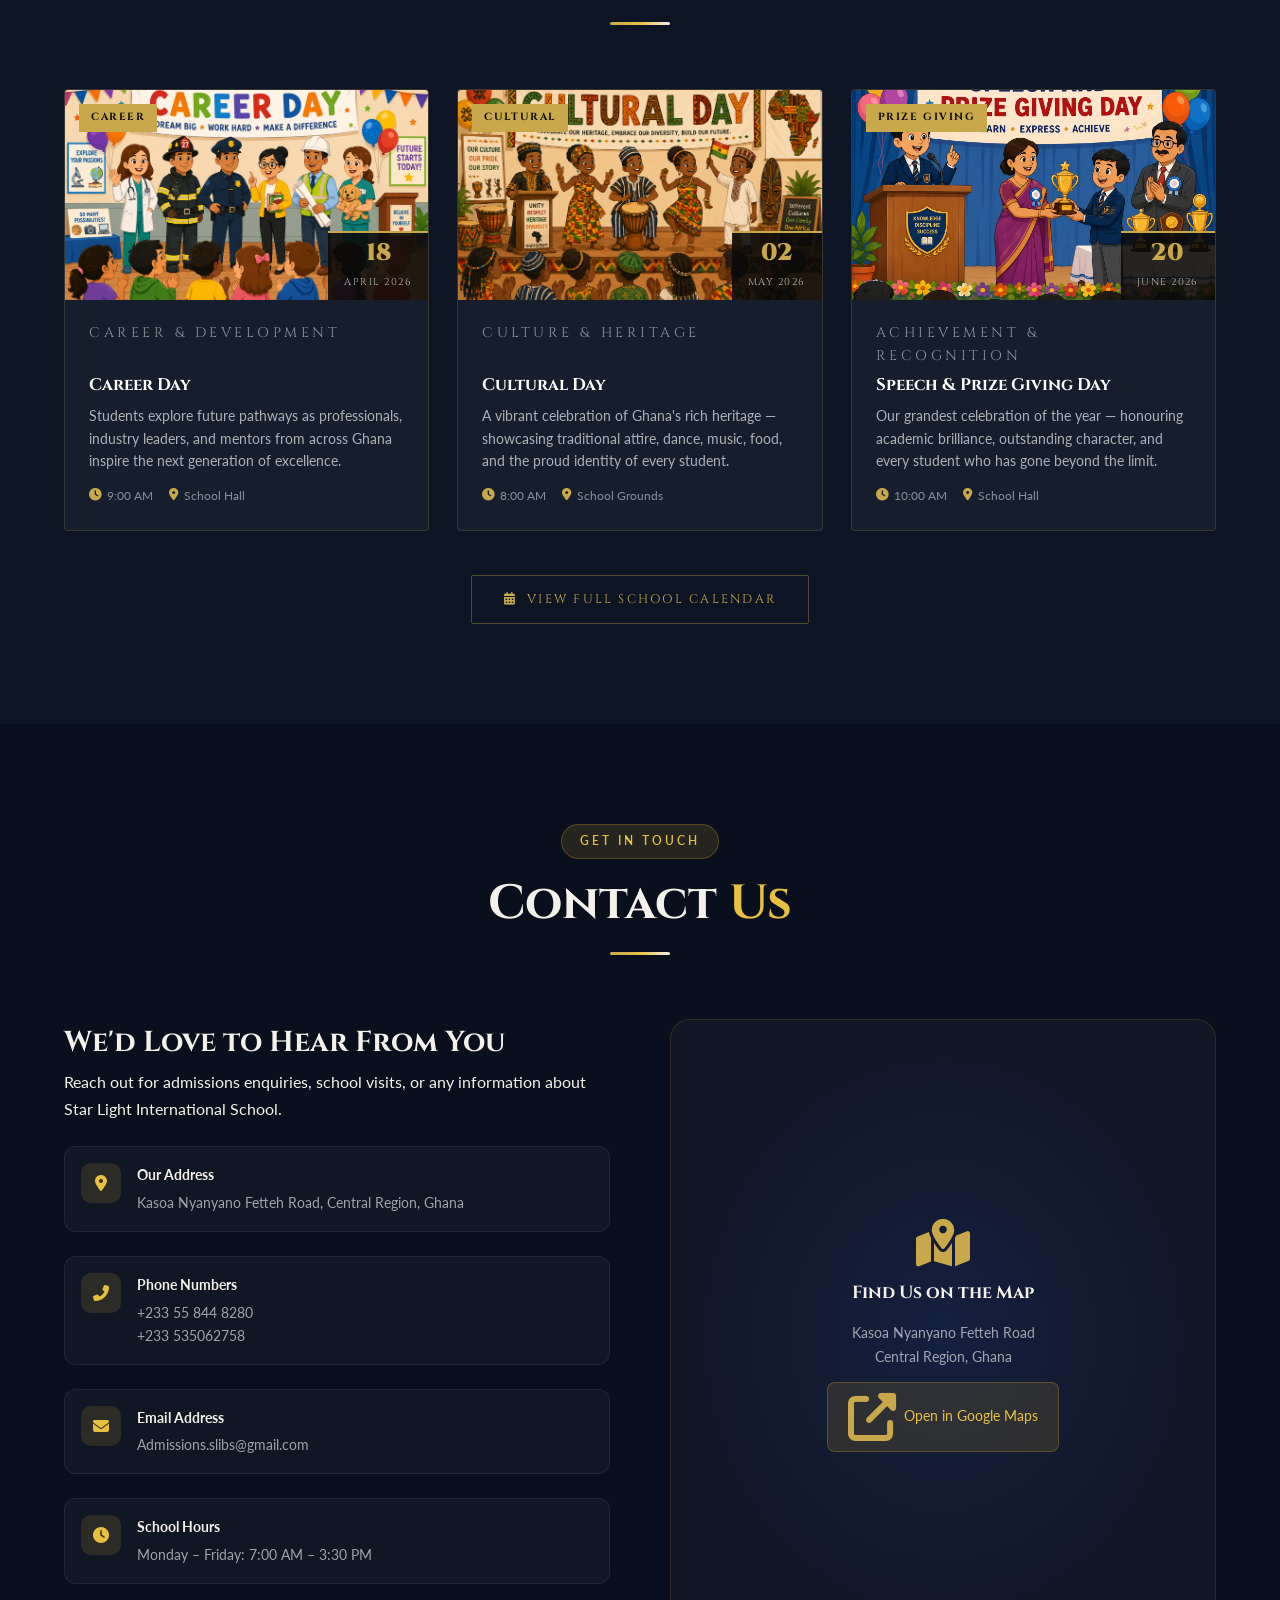
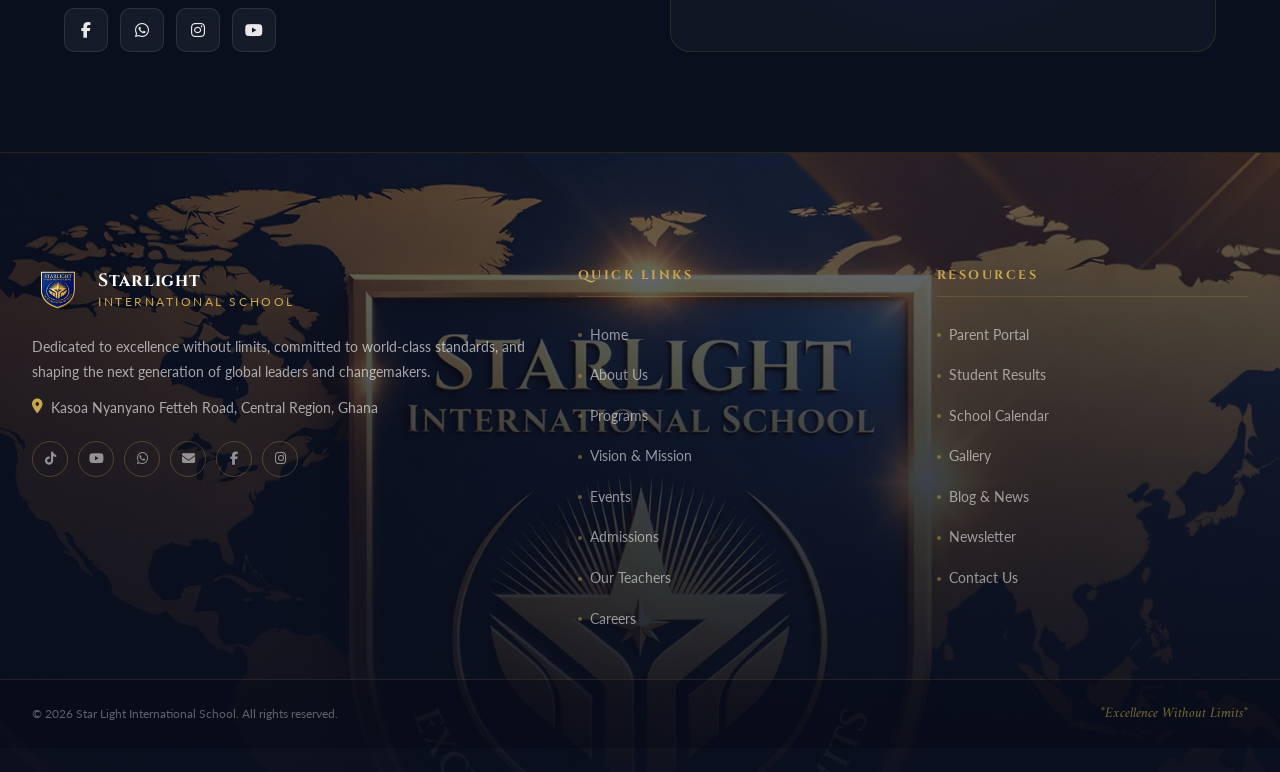
==== commit 61f790cc: "fix: navbar logo overflow and add Menu tab to mobile bottom nav - Option A navbar fix: badge shrinks" ====
--- a/index.html
+++ b/index.html
@@ -82,77 +82,27 @@
     }
 
     @media (max-width: 640px) {
-      .nav-logo-badge {
-        width: 58px;
-        height: 58px;
-      }
-      .nav-logo-text {
-        gap: 1px;
-      }
+      .nav-logo-badge { width: 48px; height: 48px; }
+      .nav-logo-name { font-size: 0.7rem; letter-spacing: 0.04em; }
+      .nav-logo-slogan { font-size: 0.56rem; }
+    }
+
+    @media (max-width: 430px) {
+      .nav-logo-badge { width: 40px; height: 40px; }
+      .nav-logo-text { gap: 0; }
       .nav-logo-name {
-        font-size: 0.75rem;
-        letter-spacing: 0.05em;
-      }
-      .nav-logo-slogan {
-        font-size: 0.58rem;
-      }
-    }
-
-    /* ══════════════════════════════════════
-       NAVBAR LOGO — OPTION C: STACKED
-    ══════════════════════════════════════ */
-    @media (max-width: 768px) {
-
-      /* Navbar — taller to fit stacked logo */
-      #navbar .nav-container {
-        min-height: 72px !important;
-        padding: 8px 16px !important;
-        align-items: center !important;
-      }
-
-      /* Logo — badge on top, name centred below */
-      .nav-logo {
-        flex-direction: column !important;
-        align-items: center !important;
-        gap: 4px !important;
-        text-decoration: none !important;
-      }
-
-      /* Badge — compact */
-      .nav-logo-badge {
-        width: 38px !important;
-        height: 38px !important;
-      }
-
-      /* Text block — centred column */
-      .nav-logo-text {
-        display: flex !important;
-        flex-direction: column !important;
-        align-items: center !important;
-        gap: 0 !important;
-        text-align: center !important;
-      }
-
-      /* Full name — wraps naturally into two lines */
-      .nav-logo-name {
-        font-size: 0.56rem !important;
-        letter-spacing: 0.06em !important;
-        line-height: 1.3 !important;
-        white-space: normal !important;
-        text-align: center !important;
-        max-width: 150px !important;
-      }
-
-      /* Slogan — hide, too cramped */
-      .nav-logo-slogan {
-        display: none !important;
-      }
-
-      /* Hide top "Apply Now" — bottom nav already has it */
-      .btn-portal {
-        display: none !important;
-      }
-    }
+        font-size: 0.62rem;
+        letter-spacing: 0.02em;
+        white-space: normal;
+        line-height: 1.25;
+        max-width: 155px;
+      }
+      /* Hide slogan — too cramped */
+      .nav-logo-slogan { display: none; }
+      /* Hide navbar Apply Now — bottom nav already has it */
+      .btn-portal { display: none !important; }
+    }
+
     .preloader-logo-img { width:120px; height:120px; object-fit:contain; }
     .hero-logo-img      { width:150px; height:150px; object-fit:contain;
                           filter:drop-shadow(0 0 20px rgba(201,168,76,0.4)); }
@@ -2353,7 +2303,7 @@
     <a href="#home"      class="mob-nav-item active" data-section="home">
       <i class="fas fa-home"></i><span>Home</span>
     </a>
-    <button class="mob-nav-item" id="mobMenuTab" aria-label="Open menu">
+    <button class="mob-nav-item" id="mobNavMenuBtn" aria-label="Open menu">
       <i class="fas fa-bars"></i><span>Menu</span>
     </button>
     <a href="admissions.html" class="mob-nav-item mob-nav-cta">
@@ -2706,22 +2656,6 @@
       menu.classList.contains('open') ? closeMenu() : openMenu();
     });
 
-    /* Bottom nav Menu tab — also opens drawer */
-    var menuTab = document.getElementById('mobMenuTab');
-    if (menuTab) {
-      menuTab.addEventListener('click', function () {
-        menu.classList.contains('open') ? closeMenu() : openMenu();
-      });
-    }
-
-    /* Bottom nav Menu tab — also opens drawer */
-    var menuTab = document.getElementById('mobMenuTab');
-    if (menuTab) {
-      menuTab.addEventListener('click', function () {
-        menu.classList.contains('open') ? closeMenu() : openMenu();
-      });
-    }
-
     /* Close button inside drawer */
     document.getElementById('mobDrawerClose').addEventListener('click', closeMenu);
 
@@ -2785,5 +2719,17 @@
     }, { passive: false });
   })();
   </script>
+  <script>
+  /* ════ BOTTOM NAV MENU BUTTON → OPENS DRAWER ════ */
+  (function () {
+    var btn       = document.getElementById('mobNavMenuBtn');
+    var hamburger = document.getElementById('hamburger');
+    if (!btn || !hamburger) return;
+    /* Reuse existing hamburger open/close logic */
+    btn.addEventListener('click', function () {
+      hamburger.click();
+    });
+  })();
+  </script>
 </body>
  </html> 
